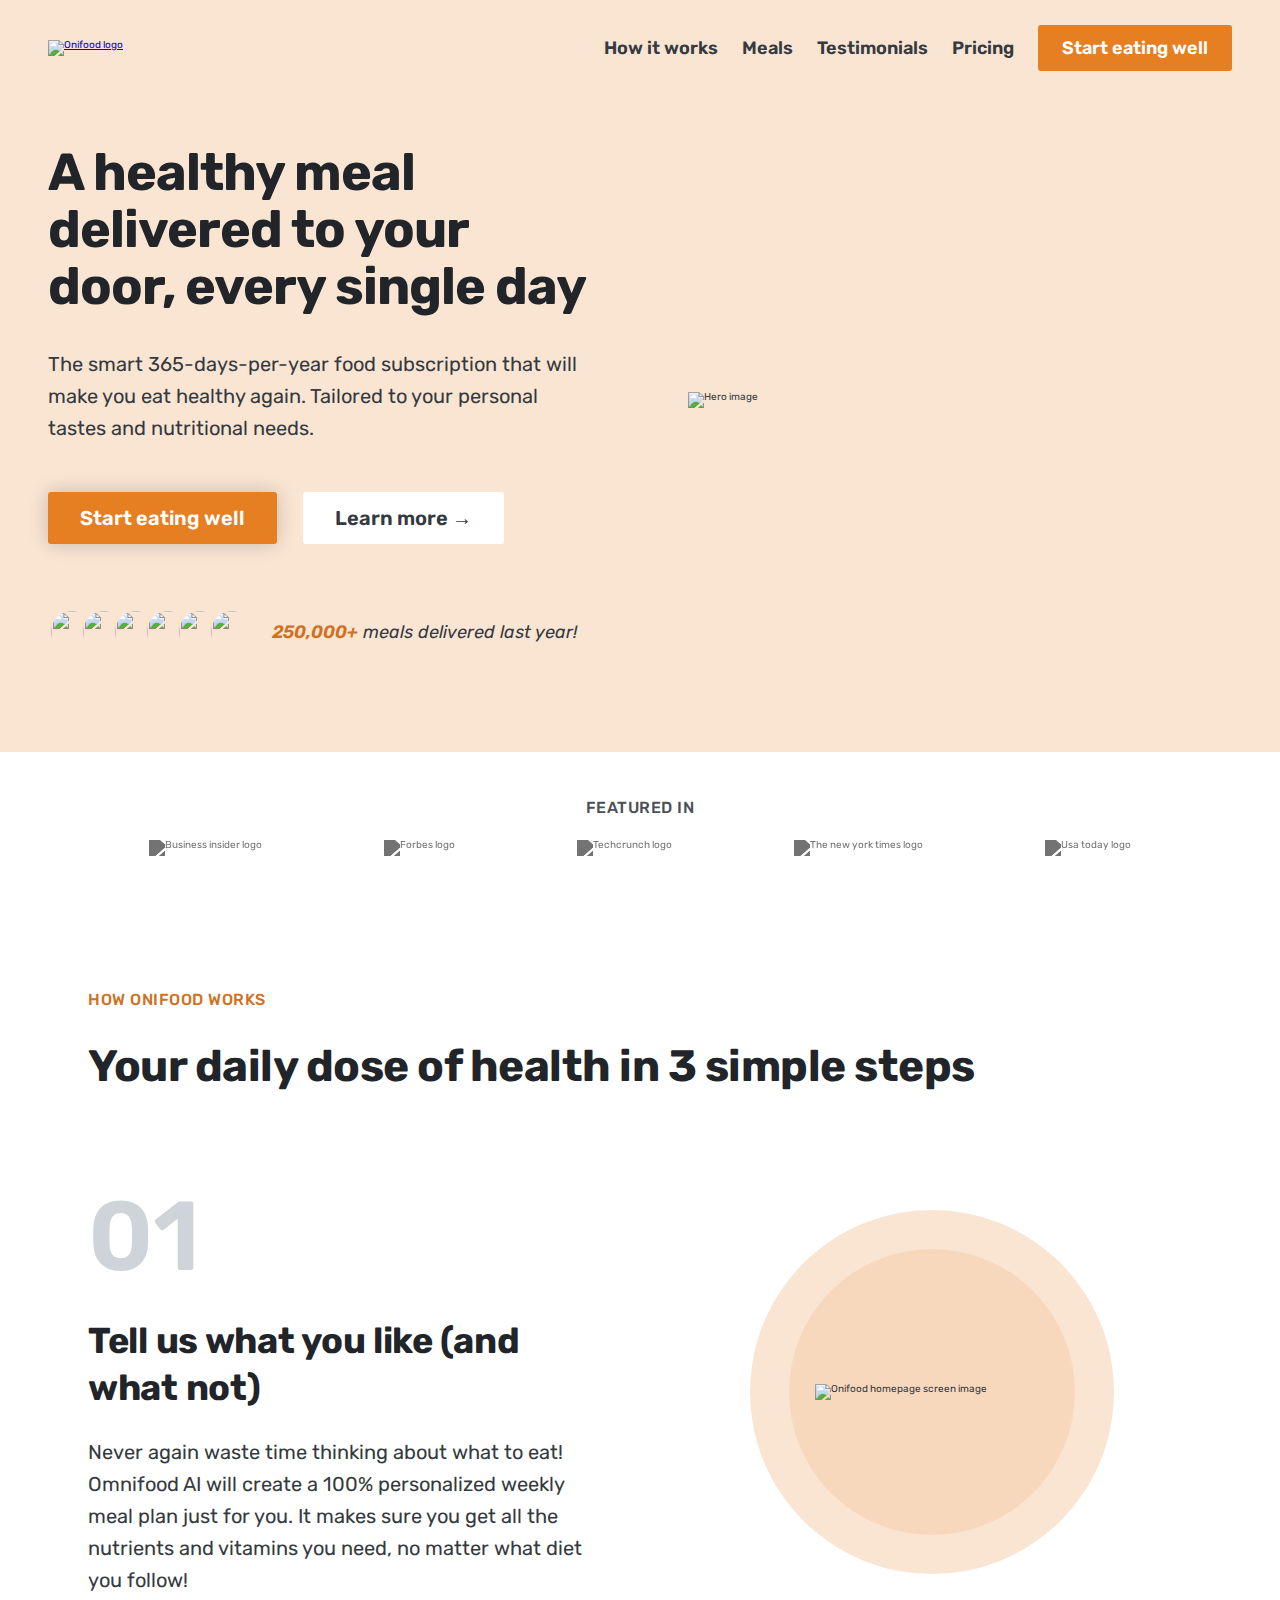
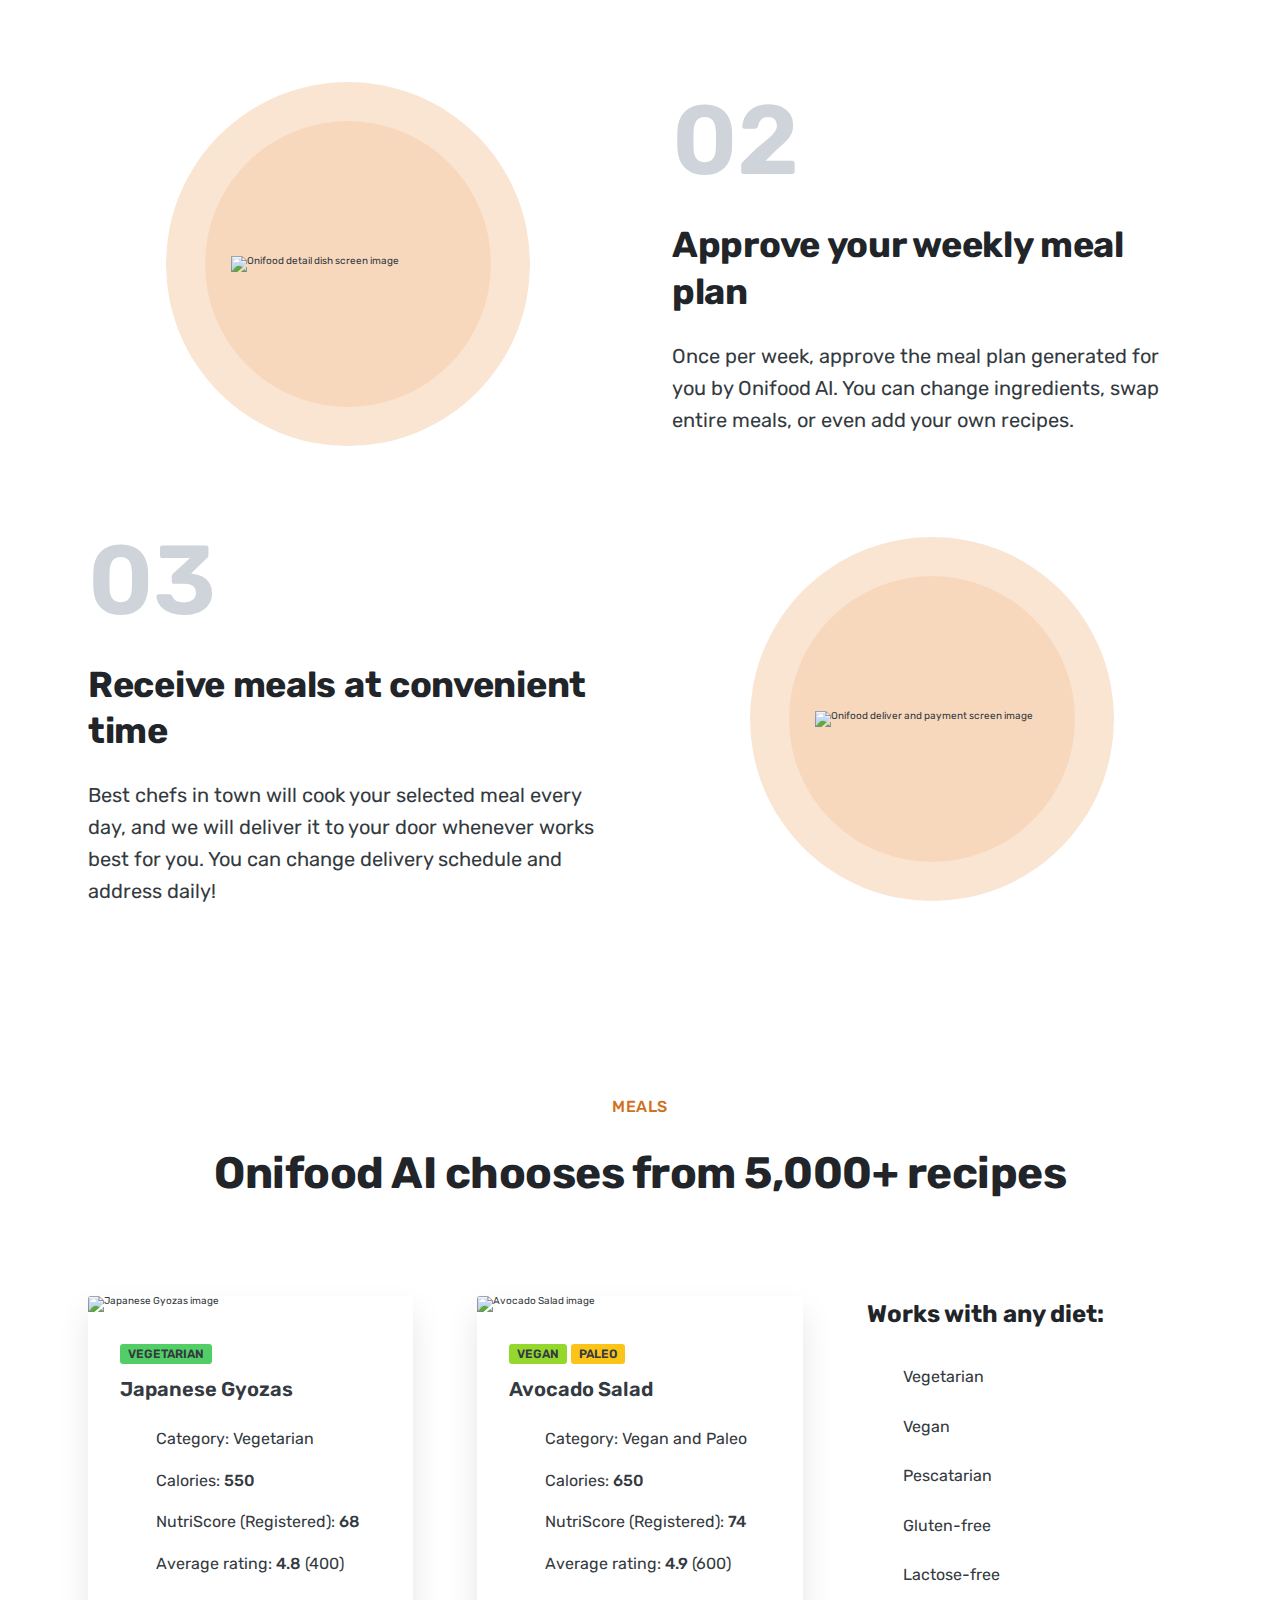
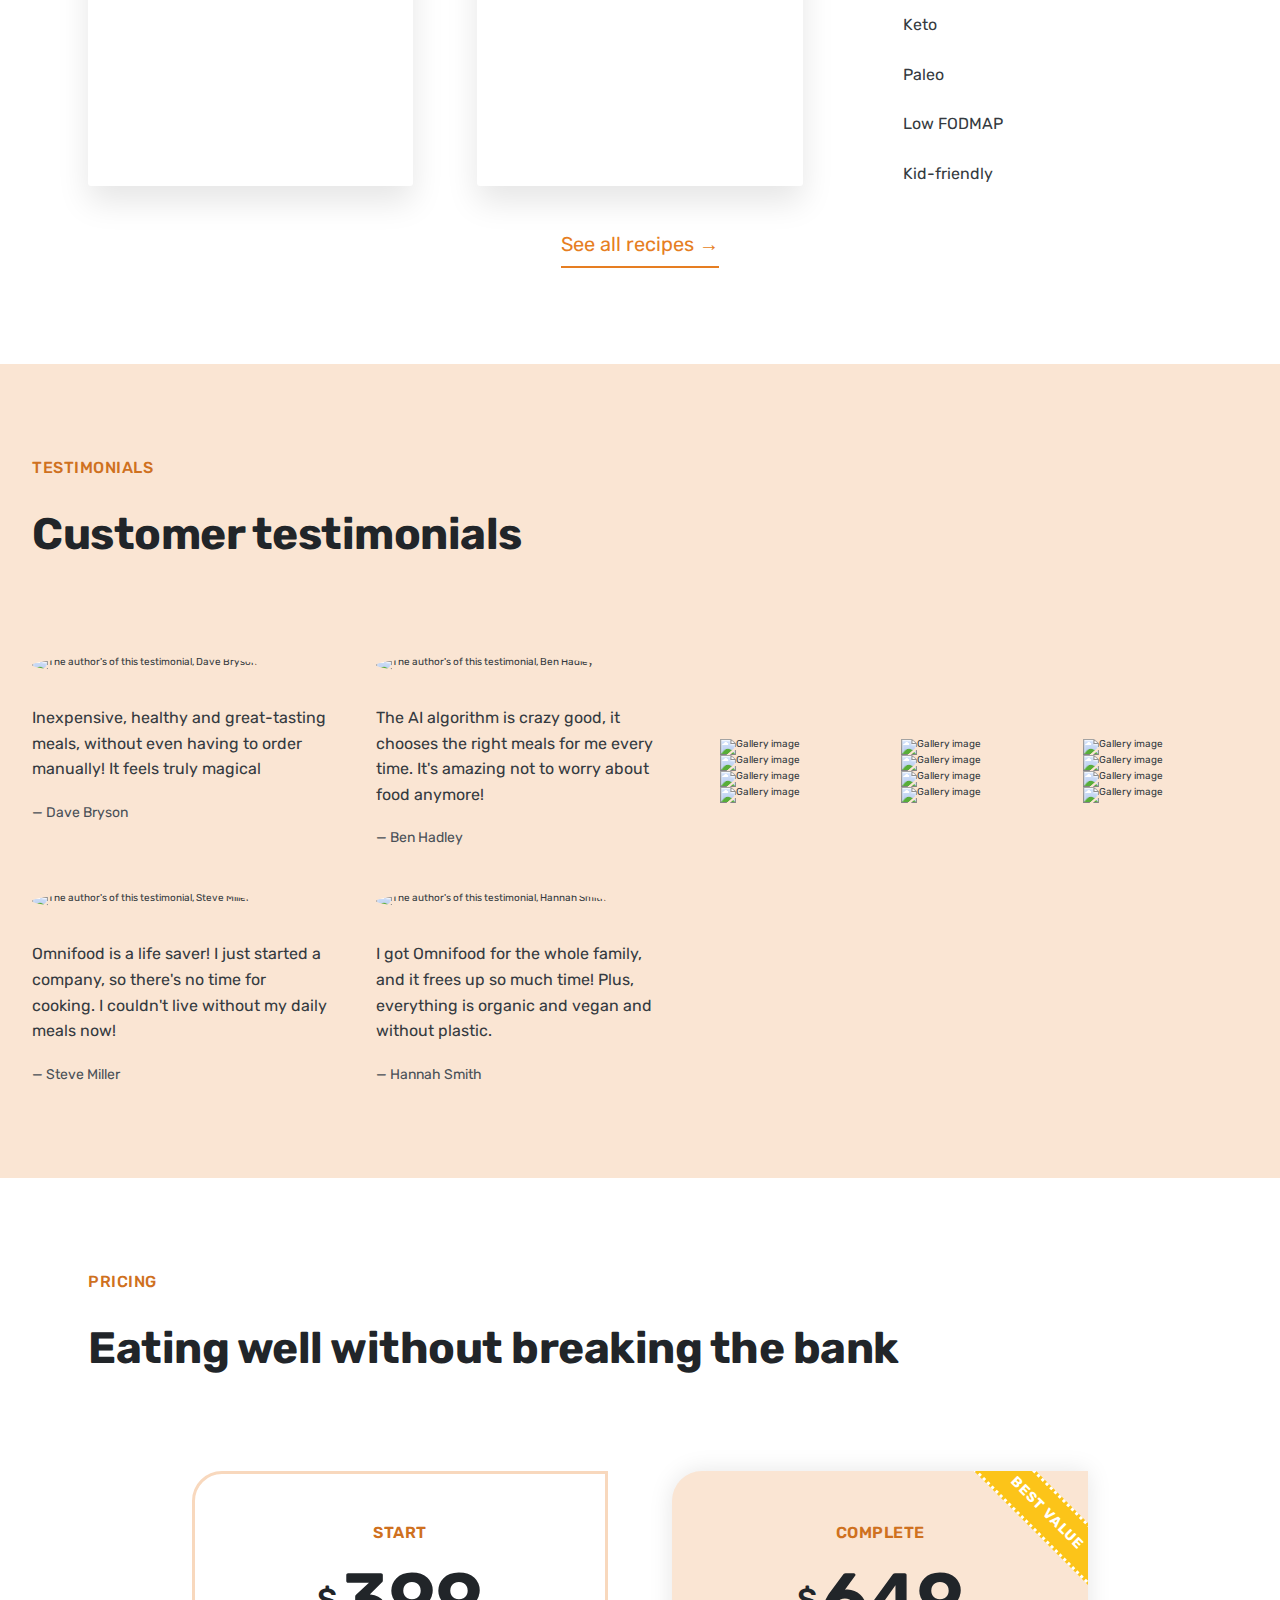
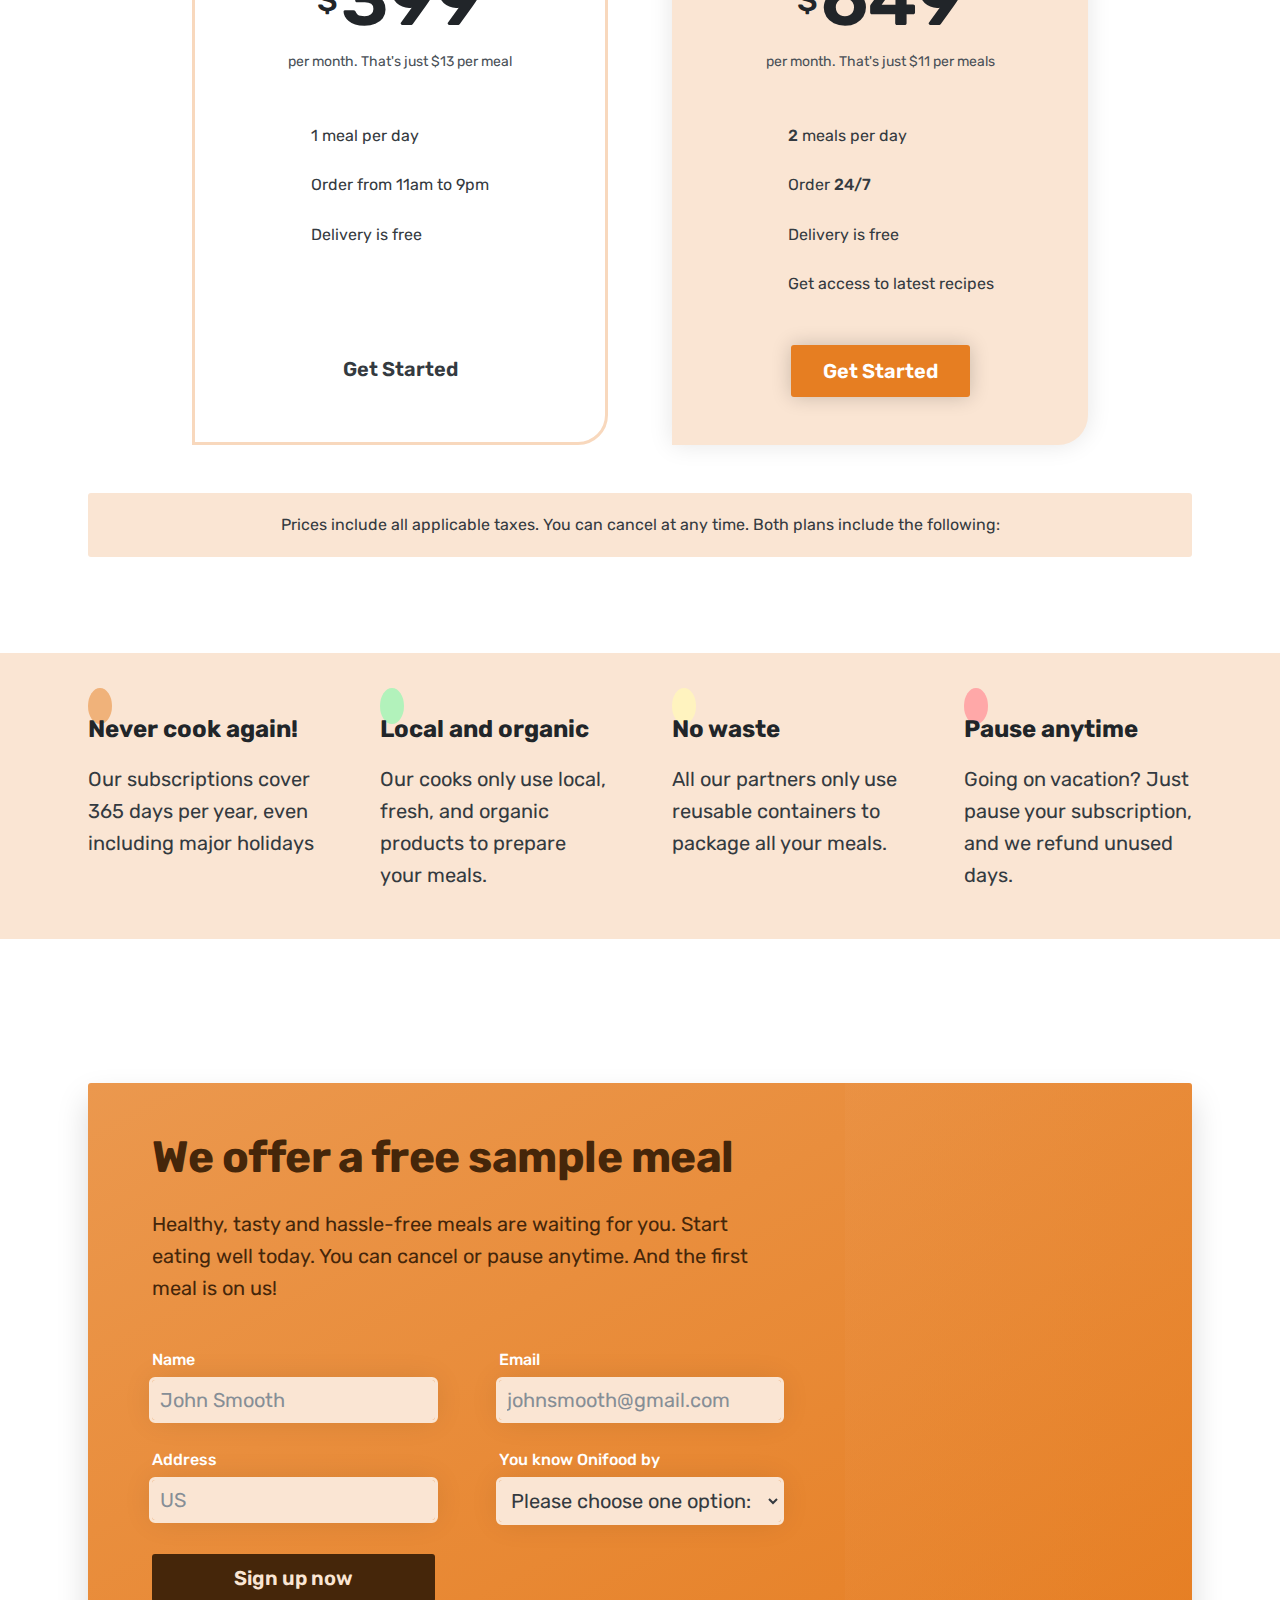
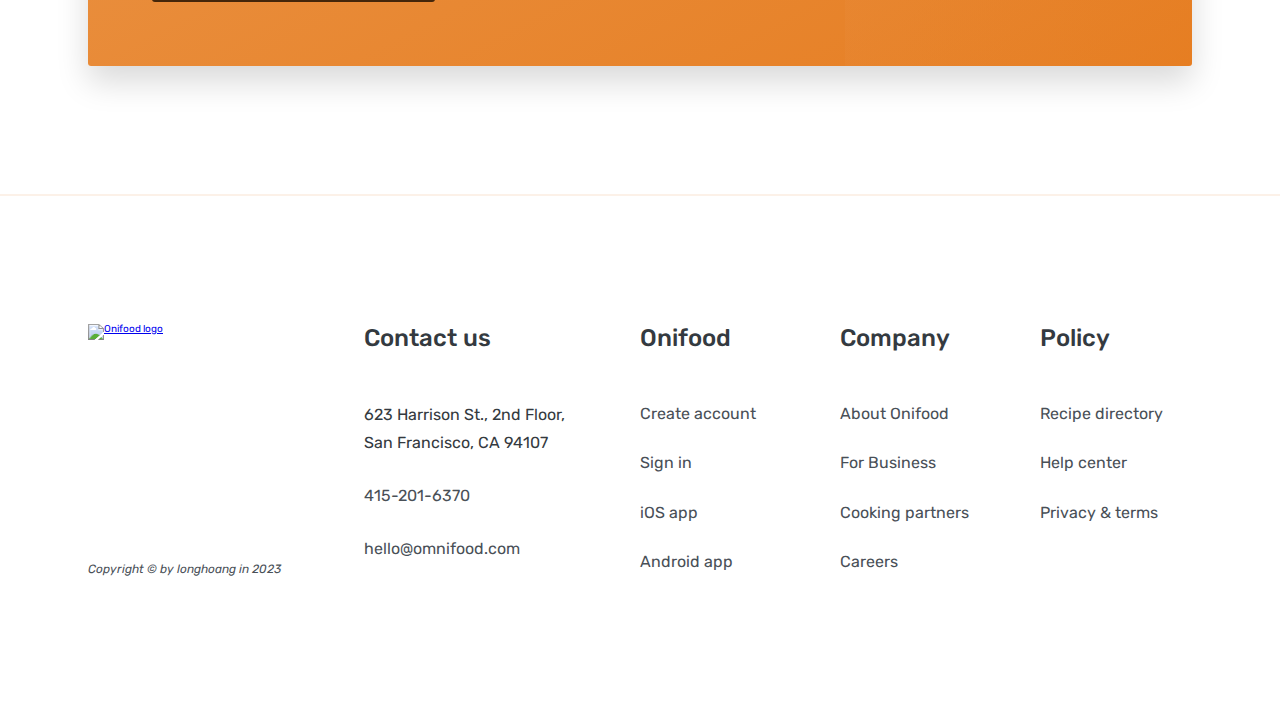
==== html-css-projects/08/index.html @ b8daf2ab "Init 08 responsive learn" ====
<!DOCTYPE html>
<html lang="en">
  <head>
    <meta charset="UTF-8" />
    <meta name="viewport" content="width=device-width, initial-scale=1.0" />
    <link rel="preconnect" href="https://fonts.googleapis.com" />
    <link rel="preconnect" href="https://fonts.gstatic.com" crossorigin />
    <link
      href="https://fonts.googleapis.com/css2?family=Rubik:wght@400;500;600;700&display=swap"
      rel="stylesheet"
    />
    <link rel="stylesheet" href="css/general.css" />
    <link rel="stylesheet" href="css/style.css" />
    <title>Hero Section</title>
  </head>
  <body>
    <!-- *Header 
    ! we should always named classes selector for all elements but except in case this element don't have any child element so we can use descendant selector cuz named classes in this case not make sense
    ! <header> element can be use for start the page, or for header of certain components, sections-->
    <header class="header">
      <!-- <div class="logo"> -->
      <a href="#">
        <img
          class="logo"
          src="content/img/omnifood-logo.png"
          alt="Onifood logo"
        />
      </a>
      <!-- </div> -->
      <!-- !<nav> element is used for major navigation blocks that we have on our page so not all collections of links need to wrapped elements
        * we should named for it: main-nav class cuz in some part of website like footer is also have nav element to navigation related parts right-->
      <!-- <nav class="navigation"> -->
      <nav class="main-nav">
        <!-- * Usually we add a bunch of anchor element inside <nav> element but it's not best semantic way because navigation should be a list of links grouped together
          * what we do here is create unordered list and inside that list we will add all the links: main-nav-list and it's many developers used -->
        <ul class="main-nav-list">
          <li><a class="main-nav-link" href="#">How it works</a></li>
          <li><a class="main-nav-link" href="#">Meals</a></li>
          <li><a class="main-nav-link" href="#">Testimonials</a></li>
          <li><a class="main-nav-link" href="#">Pricing</a></li>
          <!-- ! usually in navigation like this we usually have  a call to action as the very last item in the navigation
          * something like call to action on hero section start eating well button remember that
          * and two this call to action buttons will lead in the same places -->
          <li>
            <a class="main-nav-link nav-cta" href="#">Start eating well</a>
          </li>
        </ul>
      </nav>
    </header>
    <!-- * So let wrap these content inside <main> element: is HTML5 element which means basically that it contains the main content or main area of certain webpage so of a certain web document
      * now what it does not include is content that is repeated across multiple pages like <header>, <footer>, sidebar, <aside> related info...
      * so if we have multiple page we can use in the same header, footer, sidebar, aside... or other content which not change so these parts are not a part of the <main> element 
      ! and we even might not styling <main> element, just for readers and search engine know that well this is exactly this is the main part of our page -->
    <main>
      <!-- ! We should named section class is: section-name because we have many section with the part of the page right, not like <article> which have more semantic usually block so we can do not specify name for it   
      ! div: is no semantic box so we should always named classes if we want select them-->
      <!-- <section class="hero"> 
      * now we can choose this section-hero is container but if we do it we cant create fixed sized container like we want to
       * Therefore we will create new container element -->
      <section class="section-hero">
        <!-- <div class="hero-description"> -->
        <div class="hero">
          <div class="hero-text-box">
            <!-- <h1 class="hero-headline">
          ! we should name this heading is heading-primary cuz it's <h1> element and then we can have classes secondary-heading<h2>, tertiary-heading<h3>
          ! we should use classes selector not use id and element selector cuz it'll create the consistence for our CSS code -->
            <h1 class="heading-primary">
              A healthy meal delivered to your door, every single day
            </h1>
            <!-- <p class="hero-content"> -->
            <p class="hero-description">
              The smart 365-days-per-year food subscription that will make you
              eat healthy again. Tailored to your personal tastes and
              nutritional needs.
            </p>
            <!-- <button class="hero-btn">Start</button>
        <button class="hero-btn hero-btn--highlight">Start</button> 
      ! we should use anchor(link) element here cuz link element to link somewhere in current page, other page, outside website page
      !while button is only use for actions, usually something happen not related to  navigation
     * and the content in this a element is small text usually called MICRO COPY and we need to think about this small content when we design
    * now this button here is main call to action button of this page, and it's basically the action which we want the user do  when go to website
    * so in this case we want user subscribe to Onifood subscription right therefore we should write something related to that like: Subscribe now
     ! but since the goal of company is also want the user eat the heathy food so we can write: Start eating well, because it's little bit rude if we call signup, subscribe now in the first time right-->
            <!-- <a href="" class="hero-link"></a> 
        ! we should named this link is btn it's basically a link but also fake button right, class btn because we have some button in website so we can reuse and if the button have special or some thing different we only add the second class(modified class) btn--highlight, btn--full(cuz it's full color, btn--cta(call to action))
      * another button we can create the modified class and called btn-outline-->
            <a class="btn btn--full margin-right-sm" href="#"
              >Start eating well</a
            >
            <!-- * the second button is basically the secondary button and usually it's related to our info website like about us, read more, learn more... 
          -->
            <a class="btn btn--outline" href="#">Learn more &rarr;</a>
            <div class="delivered-meals">
              <div class="delivered-imgs">
                <img
                  class="customer-img"
                  src="content/img/customers/customer-1.jpg"
                  alt=""
                />
                <img
                  class="customer-img"
                  src="content/img/customers/customer-2.jpg"
                  alt=""
                />
                <img
                  class="customer-img"
                  src="content/img/customers/customer-3.jpg"
                  alt=""
                />
                <img
                  class="customer-img"
                  src="content/img/customers/customer-4.jpg"
                  alt=""
                />
                <img
                  class="customer-img"
                  src="content/img/customers/customer-5.jpg"
                  alt=""
                />
                <img
                  class="customer-img"
                  src="content/img/customers/customer-6.jpg"
                  alt=""
                />
              </div>
              <p class="delivered-text">
                <span>250,000+</span> meals delivered last year!
              </p>
              <!-- <div class="customer-logos">
              <img
                class="customer-logo"
                src="content/img/logos/business-insider.png"
                alt=""
              />
              <img
                class="customer-logo"
                src="content/img/logos/forbes.png"
                alt=""
              />
              <img
                class="customer-logo"
                src="content/img/logos/techcrunch.png"
                alt=""
              />
              <img
                class="customer-logo"
                src="content/img/logos/usa-today.png"
                alt=""
              />
              <img
                class="customer-logo"
                src="content/img/logos/the-new-york-times.png"
                alt=""
              />
            </div> -->
            </div>
          </div>
          <div class="hero-img-box">
            <img class="hero-img" src="content/img/hero.png" alt="Hero image" />
          </div>
        </div>
      </section>

      <section class="section-featured-in">
        <div class="container">
          <!-- ! notice that in here we start section and this heading is main heading of this section so we can use <h2> for it
          ! but in here we don't use heading-secondary class for it why? because we need the smaller text not too highlight
          * the important here that's semantic not how it display on our page -->
          <h2 class="featured-in-heading margin-bottom-sm">Featured In</h2>
          <div class="featured-in-box flex flex--center-v">
            <!-- <div class="featured-img-box"> -->
            <img
              class="featured-logo"
              src="content/img/logos/business-insider.png"
              alt="Business insider logo"
            />
            <!-- </div>
            <div class="featured-img-box"> -->
            <img
              class="featured-logo"
              src="content/img/logos/forbes.png"
              alt="Forbes logo"
            />
            <!-- </div>
            <div class="featured-img-box"> -->
            <img
              class="featured-logo"
              src="content/img/logos/techcrunch.png"
              alt="Techcrunch logo"
            />
            <!-- </div>
            <div class="featured-img-box"> -->
            <img
              class="featured-logo"
              src="content/img/logos/the-new-york-times.png"
              alt="The new york times logo"
            />
            <!-- </div>
            <div class="featured-img-box"> -->
            <img
              class="featured-logo"
              src="content/img/logos/usa-today.png"
              alt="Usa today logo"
            />
            <!-- </div> -->
          </div>
        </div>
      </section>

      <section class="section-how">
        <div class="step-heading container">
          <!-- !Notice that don't use h3 for heading of new section only use it for new part of section not for section 
            * use h2 for heading of new section-->
          <!-- <h2>How Onifood works</h2> -->
          <span class="subheading">How Onifood works</span>
          <h2 class="heading-secondary">
            Your daily dose of health in 3 simple steps
          </h2>
        </div>

        <div class="container grid grid--2-cols grid--center-v">
          <!-- <div class="how-text-box"> -->
          <div class="step-text-box">
            <p class="step-number">01</p>
            <!-- * now we can use h3 element to create heading start new part of section -->
            <h3 class="heading-tertiary margin-bottom-sm">
              Tell us what you like (and what not)
            </h3>
            <p class="step-description">
              Never again waste time thinking about what to eat! Omnifood AI
              will create a 100% personalized weekly meal plan just for you. It
              makes sure you get all the nutrients and vitamins you need, no
              matter what diet you follow!
            </p>
          </div>
          <div class="step-img-box">
            <img
              class="step-img"
              src="content/img/app/app-screen-1.png"
              alt="Onifood homepage screen image"
            />
          </div>

          <div class="step-img-box">
            <img
              class="step-img"
              src="content/img/app/app-screen-2.png"
              alt="Onifood detail dish screen image"
            />
          </div>
          <div class="step-text-box">
            <p class="step-number">02</p>
            <h3 class="heading-tertiary margin-bottom-sm">
              Approve your weekly meal plan
            </h3>
            <p class="step-description">
              Once per week, approve the meal plan generated for you by Onifood
              AI. You can change ingredients, swap entire meals, or even add
              your own recipes.
            </p>
          </div>

          <div class="step-text-box">
            <p class="step-number">03</p>
            <h3 class="heading-tertiary margin-bottom-sm">
              Receive meals at convenient time
            </h3>
            <p class="step-description">
              Best chefs in town will cook your selected meal every day, and we
              will deliver it to your door whenever works best for you. You can
              change delivery schedule and address daily!
            </p>
          </div>
          <div class="step-img-box">
            <img
              class="step-img"
              src="content/img/app/app-screen-3.png"
              alt="Onifood deliver and payment screen image"
            />
          </div>
        </div>
      </section>

      <section class="section-meals">
        <div class="container margin-bottom-hg center-text">
          <span class="subheading">Meals</span>
          <h2 class="heading-secondary">
            Onifood AI chooses from 5,000+ recipes
          </h2>
        </div>
        <div class="container grid grid--3-cols margin-bottom-md">
          <!-- * so we should use margin-bottom-md reuse class in this case because we don't want create new class cuz it'll populate our classes -->
          <div class="meal-card">
            <img
              class="meal-img"
              src="content/img/meals/meal-1.jpg"
              alt="Japanese Gyozas image"
            />
            <div class="meal-details">
              <div class="meal-details-tags">
                <span class="tag tag-vegetarian">Vegetarian</span>
              </div>
              <!-- ! so in here we don't need to use h3 element cuz this is only paragraph and use p element is better -->
              <!-- <h3 class="meal-details-heading">Meal 1: Japanese Gyozas</h3> -->
              <p class="meal-details-title">Japanese Gyozas</p>
              <ul class="meal-details-list flex flex--direct-col">
                <li class="meal-details-item">
                  <ion-icon
                    class="meal-details-icon"
                    name="pricetag-outline"
                  ></ion-icon>
                  <span>Category: Vegetarian</span>
                </li>
                <li class="meal-details-item">
                  <ion-icon
                    class="meal-details-icon"
                    name="flame-outline"
                  ></ion-icon>
                  <span>Calories: <strong>550</strong></span>
                </li>
                <li class="meal-details-item flex">
                  <ion-icon
                    class="meal-details-icon"
                    name="nutrition-outline"
                  ></ion-icon>
                  <span>NutriScore (Registered): <strong>68</strong></span>
                </li>
                <li class="meal-details-item">
                  <ion-icon
                    class="meal-details-icon"
                    name="star-outline"
                  ></ion-icon>
                  <span>Average rating: <strong>4.8</strong> (400)</span>
                </li>
              </ul>
            </div>
          </div>

          <div class="meal-card">
            <img
              class="meal-img"
              src="content/img/meals/meal-2.jpg"
              alt="Avocado Salad image"
            />
            <div class="meal-details">
              <div class="meal-details-tags flex">
                <span class="tag tag--vegan">Vegan</span>
                <span class="tag tag--paleo"> Paleo</span>
              </div>
              <p class="meal-details-title">Avocado Salad</p>
              <ul class="meal-details-list flex flex--direct-col">
                <li class="meal-details-item">
                  <ion-icon
                    class="meal-details-icon"
                    name="pricetag-outline"
                  ></ion-icon>
                  <span>Category: Vegan and Paleo</span>
                </li>
                <li class="meal-details-item">
                  <ion-icon
                    class="meal-details-icon"
                    name="flame-outline"
                  ></ion-icon>
                  <!-- ! we can use <strong> element to highlight the value like 650, 74 ... value of field and it's important and we want the user pay attention for it -->
                  <span>Calories: <strong>650</strong></span>
                </li>
                <li class="meal-details-item">
                  <ion-icon
                    class="meal-details-icon"
                    name="nutrition-outline"
                  ></ion-icon>
                  <span>NutriScore (Registered): <strong>74</strong></span>
                </li>
                <li class="meal-details-item">
                  <ion-icon
                    class="meal-details-icon"
                    name="star-outline"
                  ></ion-icon>
                  <span>Average rating: <strong>4.9</strong> (600)</span>
                </li>
              </ul>
            </div>
          </div>
          <div class="diets-box">
            <h3 class="diets-title">Works with any diet:</h3>
            <ul class="list flex flex--direct-col">
              <li class="list-item">
                <ion-icon class="list-icon" name="checkmark-outline"></ion-icon>
                <span>Vegetarian</span>
              </li>
              <li class="list-item">
                <ion-icon class="list-icon" name="checkmark-outline"></ion-icon
                ><span>Vegan</span>
              </li>
              <li class="list-item">
                <ion-icon class="list-icon" name="checkmark-outline"></ion-icon
                ><span>Pescatarian</span>
              </li>
              <li class="list-item">
                <ion-icon class="list-icon" name="checkmark-outline"></ion-icon
                ><span>Gluten-free</span>
              </li>
              <li class="list-item">
                <ion-icon class="list-icon" name="checkmark-outline"></ion-icon
                ><span>Lactose-free</span>
              </li>
              <li class="list-item">
                <ion-icon class="list-icon" name="checkmark-outline"></ion-icon
                ><span>Keto</span>
              </li>
              <li class="list-item">
                <ion-icon class="list-icon" name="checkmark-outline"></ion-icon
                ><span>Paleo</span>
              </li>
              <li class="list-item">
                <ion-icon class="list-icon" name="checkmark-outline"></ion-icon
                ><span>Low FODMAP</span>
              </li>
              <li class="list-item">
                <ion-icon class="list-icon" name="checkmark-outline"></ion-icon
                ><span>Kid-friendly</span>
              </li>
            </ul>
          </div>
        </div>
        <!-- * so bellow this section we can add the link to lead to other section like shop, card....
            * because in this case the user watch the meal and diets list then they might want to see the link which link to subscribe, buy, watch other meals.... -->
        <div class="container all-recipes">
          <a class="link" href="#">See all recipes &rarr; </a>
        </div>
      </section>
      <!-- ! in this case we shouldn't use reuse grid why? because we need not the same column
      * so there we need to custom this grid for this section -->
      <!-- <section class="section-testimonials grid grid--2-cols grid--gap-0"> -->
      <section class="section-testimonials">
        <div class="testimonials-container">
          <div class="testimonials-heading">
            <span class="subheading">Testimonials</span>
            <h2 class="heading-secondary">Customer testimonials</h2>
          </div>
          <div class="testimonials grid grid--2-cols grid--gap-md">
            <!-- ! so we can use the <figure> element for these testimonial cuz figure is use for represent some self-contained content and which sometime have caption and it perfect for things like diagrams, photos or code listings or really anything that can have a caption and that is self-contained
            * and the testimonial we write here is also good to use <figure> element -->
            <figure class="testimonial">
              <img
                class="testimonial-img"
                src="content/img/customers/dave.jpg"
                alt="The author's of this testimonial, Dave Bryson"
              />
              <!-- ! so now here about testimonial text we can use <blockquote> element, and blockquote represent for quote text like things that someone else said
              ! and testimonial is exactly that, and it's also true with product reviews, quote of someone, context of an article or block post 
              * and blockquote element is very perfect for this case right-->
              <blockquote class="testimonial-text">
                Inexpensive, healthy and great-tasting meals, without even
                having to order manually! It feels truly magical
              </blockquote>
              <span class="testimonial-author">&mdash; Dave Bryson</span>
            </figure>
            <figure class="testimonial">
              <img
                class="testimonial-img"
                src="content/img/customers/ben.jpg"
                alt="The author's of this testimonial, Ben Hadley"
              />
              <blockquote class="testimonial-text">
                The AI algorithm is crazy good, it chooses the right meals for
                me every time. It's amazing not to worry about food anymore!
              </blockquote>
              <span class="testimonial-author">&mdash; Ben Hadley</span>
            </figure>
            <figure class="testimonial">
              <img
                class="testimonial-img"
                src="content/img/customers/steve.jpg"
                alt="The author's of this testimonial, Steve Miller"
              />
              <blockquote class="testimonial-text">
                Omnifood is a life saver! I just started a company, so there's
                no time for cooking. I couldn't live without my daily meals now!
              </blockquote>
              <span class="testimonial-author">&mdash; Steve Miller</span>
            </figure>
            <figure class="testimonial">
              <img
                class="testimonial-img"
                src="content/img/customers/hannah.jpg"
                alt="The author's of this testimonial, Hannah Smith"
              />
              <blockquote class="testimonial-text">
                I got Omnifood for the whole family, and it frees up so much
                time! Plus, everything is organic and vegan and without plastic.
              </blockquote>
              <span class="testimonial-author">&mdash; Hannah Smith</span>
            </figure>
          </div>
        </div>
        <div class="gallery grid grid--3-cols grid--gap-0">
          <!-- ! we also use the figure element for here cuz it's gallery right
            ! usually in blog post we have <figure> and with image and then we have caption we can use <figcaption> element to write caption
            * so it quite common when we always use <figure> element to contain image, and then if have caption we can also write caption
            * but now for this case we only want image and the reason we want container for it that because we will create some animation -->
          <figure class="gallery-item">
            <img
              class="gallery-img"
              src="content/img/gallery/gallery-1.jpg"
              alt="Gallery image"
            />
          </figure>
          <figure class="gallery-item">
            <img
              class="gallery-img"
              src="content/img/gallery/gallery-2.jpg"
              alt="Gallery image"
            />
          </figure>
          <figure class="gallery-item">
            <img
              class="gallery-img"
              src="content/img/gallery/gallery-3.jpg"
              alt="Gallery image"
            />
          </figure>
          <figure class="gallery-item">
            <img
              class="gallery-img"
              src="content/img/gallery/gallery-4.jpg"
              alt="Gallery image"
            />
          </figure>
          <figure class="gallery-item">
            <img
              class="gallery-img"
              src="content/img/gallery/gallery-5.jpg"
              alt="Gallery image"
            />
          </figure>
          <figure class="gallery-item">
            <img
              class="gallery-img"
              src="content/img/gallery/gallery-6.jpg"
              alt="Gallery image"
            />
          </figure>
          <figure class="gallery-item">
            <img
              class="gallery-img"
              src="content/img/gallery/gallery-7.jpg"
              alt="Gallery image"
            />
          </figure>
          <figure class="gallery-item">
            <img
              class="gallery-img"
              src="content/img/gallery/gallery-8.jpg"
              alt="Gallery image"
            />
          </figure>
          <figure class="gallery-item">
            <img
              class="gallery-img"
              src="content/img/gallery/gallery-9.jpg"
              alt="Gallery image"
            />
          </figure>
          <figure class="gallery-item">
            <img
              class="gallery-img"
              src="content/img/gallery/gallery-10.jpg"
              alt="Gallery image"
            />
          </figure>
          <figure class="gallery-item">
            <img
              class="gallery-img"
              src="content/img/gallery/gallery-11.jpg"
              alt="Gallery image"
            />
          </figure>
          <figure class="gallery-item">
            <img
              class="gallery-img"
              src="content/img/gallery/gallery-12.jpg"
              alt="Gallery image"
            />
          </figure>
        </div>
      </section>

      <section class="section-pricing">
        <div class="container margin-bottom-hg">
          <span class="subheading">Pricing</span>
          <h2 class="heading-secondary">
            Eating well without breaking the bank
          </h2>
        </div>
        <div class="container grid grid--2-cols margin-bottom-md">
          <div class="pricing-plan pricing-plan--starter">
            <p class="plan-name">Start</p>
            <!-- ! With plan price we have $ and number so we can style this $ notation and create a good visual style
            * we can put the price and text separate and highlight the price -->
            <p class="plan-price"><span>&dollar;</span>399</p>
            <p class="plan-text">per month. That's just $13 per meal</p>
            <ul
              class="plan-details list flex flex--direct-col margin-bottom-md"
            >
              <li class="list-item">
                <ion-icon class="list-icon" name="checkmark-outline"></ion-icon>
                <span>1 meal per day</span>
              </li>
              <li class="list-item">
                <ion-icon class="list-icon" name="checkmark-outline"></ion-icon>
                <span>Order from 11am to 9pm</span>
              </li>
              <li class="list-item">
                <ion-icon class="list-icon" name="checkmark-outline"></ion-icon>
                <span>Delivery is free</span>
              </li>
              <!-- ! so we have an issue in here that the button of both card is not align cuz start card we have 3 details but with complete card we have 4 details 
              * so to fix it we can simply add more one detail to start card and add the close icon to create good style -->
              <li class="list-item">
                <ion-icon class="list-icon" name="close-outline"></ion-icon>
                <span></span>
              </li>
            </ul>
            <a class="btn btn--outline" href="#">Get Started</a>
          </div>
          <div class="pricing-plan pricing-plan--complete">
            <span class="plan-name">Complete</span>
            <p class="plan-price"><span>&dollar;</span>649</p>
            <p class="plan-text">per month. That's just $11 per meals</p>
            <ul
              class="plan-details list flex flex--direct-col margin-bottom-md"
            >
              <li class="list-item">
                <ion-icon class="list-icon" name="checkmark-outline"></ion-icon>
                <span><strong>2</strong> meals per day</span>
              </li>
              <li class="list-item">
                <ion-icon class="list-icon" name="checkmark-outline"></ion-icon>
                <span>Order <strong>24/7</strong></span>
              </li>
              <li class="list-item">
                <ion-icon class="list-icon" name="checkmark-outline"></ion-icon>
                <span>Delivery is free</span>
              </li>
              <li class="list-item">
                <ion-icon class="list-icon" name="checkmark-outline"></ion-icon>
                <span>Get access to latest recipes</span>
              </li>
            </ul>
            <a class="btn btn--full" href="#">Get Started</a>
          </div>
        </div>

        <div class="container center-text margin-bottom-hg">
          <!-- ! we can use the <aside> in here, why? well usually we use the <aside> element for sidebar cuz the side related to many additional resources 
          * but the <aside> also can use for the additional info even it's only have one content 
          * in this case we want some additional info for the use to help user can truth and buy product -->
          <aside class="plan-sub-info">
            Prices include all applicable taxes. You can cancel at any time.
            Both plans include the following:
          </aside>
        </div>

        <div class="features">
          <div class="container grid grid--4-cols">
            <div class="feature">
              <ion-icon
                class="feature-icon feature-icon--cook"
                name="infinite-outline"
              ></ion-icon>
              <span class="feature-title">Never cook again!</span>
              <p class="feature-description">
                Our subscriptions cover 365 days per year, even including major
                holidays
              </p>
            </div>
            <div class="feature">
              <ion-icon
                class="feature-icon feature-icon--local"
                name="nutrition-outline"
              ></ion-icon>
              <span class="feature-title">Local and organic</span>
              <p class="feature-description">
                Our cooks only use local, fresh, and organic products to prepare
                your meals.
              </p>
            </div>
            <div class="feature">
              <ion-icon
                class="feature-icon feature-icon--time"
                name="leaf-outline"
              ></ion-icon>
              <span class="feature-title">No waste</span>
              <p class="feature-description">
                All our partners only use reusable containers to package all
                your meals.
              </p>
            </div>
            <div class="feature">
              <ion-icon
                class="feature-icon feature-icon--pause"
                name="pause-circle-outline"
              ></ion-icon>
              <span class="feature-title">Pause anytime</span>
              <p class="feature-description">
                Going on vacation? Just pause your subscription, and we refund
                unused days.
              </p>
            </div>
          </div>
        </div>
      </section>

      <section class="section-cta">
        <!-- <div class="container cta-container"> -->
        <div class="container">
          <div class="cta">
            <div class="cta-text-box">
              <div class="cta-header margin-bottom-md">
                <!-- <span class="subheading">Call to action</span> -->
                <h2 class="heading-secondary margin-bottom-sm">
                  We offer a free sample meal
                </h2>
                <p class="cta-text">
                  Healthy, tasty and hassle-free meals are waiting for you.
                  Start eating well today. You can cancel or pause anytime. And
                  the first meal is on us!
                </p>
              </div>
              <!-- *The <form> element simply it's block and contain input element
                * to send data with form we need to define the action property: action="value" value here is the place where we want send data to like link of file -->
              <form class="cta-form" action="#">
                <div class="form-item">
                  <!-- * remember when we use the website from somewhere when we click to the label text it'll give us go to fill the input so how can we do that in our code?
                  * we will use for property to link label and input, to link that we need give input ID(not class) and use this id is value of for property -->
                  <label for="name">Name</label>
                  <!-- * required is not have value property we only need to write required and do not something -->
                  <input
                    id="name"
                    type="text"
                    name="name"
                    placeholder="John Smooth"
                    required
                  />
                </div>
                <!-- * usually we have <div> element to wrap this <label> and <input> to easy to style them and layout -->
                <div class="form-item">
                  <label for="email">Email</label>
                  <input
                    id="email"
                    type="email"
                    name="email"
                    placeholder="johnsmooth@gmail.com"
                    required
                  />
                </div>
                <div class="form-item">
                  <label for="address">Address</label>
                  <input
                    id="address"
                    type="text"
                    name="address"
                    placeholder="US"
                    required
                  />
                </div>
                <!--
                  * We have many type of input can useful in some certain situation
                  <input type="checkbox" />
                <input type="number" /> -->
                <div class="form-item">
                  <label for="select-where">You know Onifood by</label>
                  <select name="select-where" id="select-where" required>
                    <!-- * with <input> element the value we write to input send to backend if we submit but with <select> <option> element we need define the value property if we send value when we submit
                    * the first one usually is empty value and guide users-->
                    <option value="">Please choose one option:</option>
                    <option value="ads">Ads</option>
                    <option value="social">Social network</option>
                    <option value="friends">Friends or family</option>
                    <option value="youtube">Youtube</option>
                    <option value="other" disabled>From other</option>
                  </select>
                </div>

                <!-- ! notice that we don't use type="button" in this case because the button in form is special and if we set type button for it it'll back the normal button and not effect to this form -->
                <button class="btn btn--form">Sign up now</button>
              </form>
            </div>
            <!-- * so now this element here not clear cuz it doesn't have any content, so we want the reader knows this is image element and write some description for reader can understand so how can we do that
          * well we will use the role and aria-label properties
          * role is define the element, aria-label is define the description for this element-->
            <div
              class="cta-img-box"
              role="img"
              aria-label="Woman is enjoy when she's having meal"
            >
              <!-- ! so we don't add the image here instead we will use background image cuz it's easy for us do some things creative like add some color over on background-img -->
              <!-- <img
              class="cta-img"
              src="content/img/eating.jpg"
              alt="The customer is having meal image"
            /> -->
            </div>
          </div>
        </div>
      </section>
    </main>
    <!-- <hr /> -->
    <footer class="footer">
      <div class="container grid grid--footer">
        <div class="logos-col">
          <!-- <h3 class="heading-tertiary margin-bottom-sm">Logo</h3> -->
          <a href="#">
            <img
              class="logo margin-bottom-md"
              src="content/img/omnifood-logo.png"
              alt="Onifood logo"
            />
          </a>
          <ul class="social-links flex flex--gap-sm margin-bottom-sm">
            <li>
              <a href="#" class="footer-link"
                ><ion-icon class="social-icon" name="logo-facebook"></ion-icon
              ></a>
            </li>
            <li>
              <a href="#" class="footer-link"
                ><ion-icon class="social-icon" name="logo-instagram"></ion-icon
              ></a>
            </li>
            <li>
              <a href="#" class="footer-link"
                ><ion-icon class="social-icon" name="logo-twitter"></ion-icon
              ></a>
            </li>
          </ul>
          <p class="copyright">Copyright &copy; by longhoang in 2023</p>
        </div>

        <div class="address-col">
          <p class="footer-heading">Contact us</p>
          <address class="contacts">
            <p class="contact-item">
              623 Harrison St., 2nd Floor, San Francisco, CA 94107
            </p>
            <!-- *We can use special link href for the phone number(tel:phoneNumber), email(mailto:email)
            * it'll open your app when you click to this link with phone it'll open your phone number app
            * with mail it'll open your email app 
            ! so it might good in some situation -->
            <p class="contact-item">
              <a class="footer-link" href="tel:415-201-6370">415-201-6370</a>
            </p>
            <p class="contact-item">
              <a class="footer-link" href="mailto:hello@omnifood.com"
                >hello@omnifood.com</a
              >
            </p>
            <!-- <p class="contact-item">Instagram, facebook, twitter</p> -->
          </address>
        </div>
        <!-- * we need to use <nav> element here cuz all the links in here always link to a part of the website so it's also navigation but in footer right -->
        <nav class="nav-col">
          <p class="footer-heading">Onifood</p>
          <ul class="footer-nav">
            <li>
              <a class="footer-link" href="#">Create account</a>
            </li>
            <li><a class="footer-link" href="#">Sign in</a></li>
            <li><a class="footer-link" href="#">iOS app</a></li>
            <li>
              <a class="footer-link" href="#">Android app</a>
            </li>
          </ul>
        </nav>
        <nav class="nav-col">
          <p class="footer-heading">Company</p>
          <ul class="footer-nav">
            <li><a class="footer-link" href="#">About Onifood</a></li>
            <li><a class="footer-link" href="#">For Business</a></li>
            <li><a class="footer-link" href="#">Cooking partners</a></li>
            <li><a class="footer-link" href="#">Careers</a></li>
          </ul>
        </nav>
        <nav class="nav-col">
          <p class="footer-heading">Policy</p>
          <ul class="footer-nav">
            <li><a class="footer-link" href="#">Recipe directory</a></li>
            <li><a class="footer-link" href="#">Help center</a></li>
            <li><a class="footer-link" href="#">Privacy & terms</a></li>
          </ul>
        </nav>
        <!-- <div class="copyright">
          <p>Copyright &copy; by longhoang</p>
        </div> -->
      </div>
    </footer>

    <!-- *ICON PACKAGE: ION ICONS PACKAGE -->
    <script
      type="module"
      src="https://unpkg.com/ionicons@7.1.0/dist/ionicons/ionicons.esm.js"
    ></script>
    <script
      nomodule
      src="https://unpkg.com/ionicons@7.1.0/dist/ionicons/ionicons.js"
    ></script>
  </body>
</html>
---- html-css-projects/08/css/general.css ----
/* ! we divided the code and structure your css file but when the our css code grow up it's too hard to maintain and read, fix code
* Therefore we need to divide many files with per part: general.css, hero.css, how-it-work.css... */

/* *-------------01 TYPOGRAPHY - FONT-SIZE SYSTEM----------------------------
10 / 12 / 14 / 16 / 18 / 20 / 24 / 30 / 36 / 44 / 52 / 62 / 74 / 86 / 98
paragraph: default 20
*---------------------------------------------------------------------------/
*-------------02 SPACE - WHITESPACE SYSTEM----------------------------
2 / 4 / 8 / 12 / 16 / 24 / 32 / 48 / 64 / 80 / 96 / 128 
*-------------03 FONT-WEIGHT----------------------------
Default: 400
 500(medium) / 600(semi-bold) / 700(bold)
*---------------------------------------------------------------------------/
*-------------04 LINE-HEIGHT----------------------------
Default: 1
1.1 / 1.2 / 1.3 / 1.4 / 1.5 / 1.6 / 1.7 / 1.8 / 1.9
paragraph: default 1.6
*---------------------------------------------------------------------------/
*-------------05 COLORS----------------------------
Primary: #e67e22
Tints: #fae5d3, #ced4da, #f8d8bd, #eb984e
Shades:#cf711f,#495057, #51cf66, #45260a
Accent:
Greys: #343a40, #212529

*-------------07 BORDER RADIUS---------------------------
Default: 3px(0.3rem)
*---------------------------------------------------------------------------/
*-------------08 LETTERS SPACING---------------------------
Default:
-0.03rem, -0.05rem, -0.1rem, 0.05rem
*---------------------------------------------------------------------------/
SHADOW:
0 1.6rem 3.2rem 0 rgba(0, 0, 0, 0.1);
0 3.2rem 6.4rem 0 rgba(0, 0, 0, 0.07);
0 0 2.4rem 0 rgba(0, 0, 0, 0.1);
*/
* {
  padding: 0;
  margin: 0;
  box-sizing: border-box;
}

/* * we can set for all of elements with custom outline because when the users press tab keyword it will display the outline but by default and it look bad
* so we need custom everry element with other outline when we are in focus state
* of course we can also have another outline focus state like in input form... */
*:focus {
  outline: 0.3rem dotted #e67e22;
  /* * to set the outline padding like padding with normal element */
  /* outline-offset: 0.6rem; */
  /* * we also use shadow to style it beautiful */
  /* box-shadow: 0 0 0 0.9rem rgba(230, 125, 34, 0.5); */
}

html {
  /* * Format rem unit: 62.5% = 10px/16px (16px is default and we want 1 rem = 10px to easy to calc) */
  font-size: 62.5%;
}

body {
  line-height: 1;
  font-weight: 400;
  /* * now we need to choose the typeface: inter is perfect for startup but now we also want mix with calm personality so we need the quite round typeface
  * so in this case we do not choose inter 
  ! with the typeface we need experiment many time till end project we also test typeface tp watch the change of layout and choose the best fit typeface*/
  /* font-family: "Inter", sans-serif; */
  font-family: "Rubik", sans-serif;
  color: #343a40;
}
/* !We should divide the structure of our files: GENERAL COMPONENT, HEADER, SECTIONS, FOOTER.... */
/* >>>>>>>>>>>>>>>>>>>>>>>>>>>>>>>>>>>>>>>>>>>>>>>>>>> 
  **************** GENERAL REUSE COMPONENTS****************
  * General reuse: basically is generic selector classes
<<<<<<<<<<<<<<<<<<<<<<<<<<<<<<<<<<<<<<<<<<<<<<<<<<<<<<*/
/* ! we should put grid, container reuse classes on top cuz it might use the most on our page */
/* ? CONTAINER CENTER REUSE CLASS */
.container {
  /* * max-width to do it nice and fluid 
  * 120rem is 1200px which the value we might reuse in this project
  another value can be use: 1140px
  * with this we will put all content to container with 1200px width */
  max-width: 120rem;
  /* * margin: auto value will figure out the same value of left and right side to container(in this case is viewport) and so it's do this container look like center right */
  margin: 0 auto;
  padding: 0 4.8rem;
  /* padding-right: 4.8rem;
  padding-left: 4.8rem; */
  /* * we can set the padding to create space on right and left side cuz we don't want the content don't stick to left and right side, why don't we do padding for top and bottom?
  * because the space between sections can be different right, and so we don't do it */
}

/* ? GRID REUSE CLASS 2x2 */
.grid {
  display: grid;
  column-gap: 6.4rem;
  row-gap: 9.6rem;
  /* grid-template-columns: 1fr 1fr; 
  ! we can use repeat() function as well */
  /* grid-template-columns: repeat(2, 1fr); */
}
/* ! but now this is not really is reuse class, so if we have the section design with 3 columns so it can't be apply 
* we will create the second class is called grid--3-cols
* cols stand for columns
* With technique we can export different styles with different classes to make them can be reusable across our page*/

.grid--gap-0 {
  gap: 0 !important;
}

.grid--gap-sm {
  gap: 2.4rem;
}

.grid--gap-md {
  gap: 4.8rem;
}

.grid--2-cols {
  grid-template-columns: repeat(2, 1fr);
}

.grid--3-cols {
  grid-template-columns: repeat(3, 1fr);
}

.grid--4-cols {
  grid-template-columns: repeat(4, 1fr);
}

.grid--5-cols {
  grid-template-columns: repeat(5, 1fr);
}
/* ! when we have 2 or 3 selectors have in the same style property values we can use list selector to select the common styles
* but if the the numbers is more than 3 selectors like 6, 10.... So that's time we should create reuse class and reuse because that's time use list selectors will do the code become complex  
* in this case we have 3 selector heading-primary, heading-secondary, heading-tertiary and all three have common and we can use list selector
! but if we have 6 8 or more we should create reuse classes*/

.grid--center-v {
  align-items: center;
}

.grid--center-h {
  justify-items: center;
}

/* ! in the case we have many grid containers in one section so how we can manage the space between sections?
* well we will do it like we did with the list <li> element before when we set margin-bottom to all li element then set the last element not have margin-bottom
* so in this case we will set margin bottom to all grid, and if grid last child we can remove this margin-bottom 
* but now we can do it shortcut with :not pseudo class which get the element if it's not element in expression
* in this case it's not last child element*/

/* .grid:not(:last-child) {
  margin-bottom: 9.6rem;
} */

.flex {
  display: flex;
  /* gap: 4.8rem; */
}

.flex--center-v {
  align-items: center;
}

.flex--direct-col {
  flex-direction: column;
}

.flex--gap-sm {
  gap: 1.6rem;
}

.heading-primary,
.heading-secondary,
.heading-tertiary {
  color: #212529;
  font-weight: 700;
}

.heading-primary {
  /* * we should use the rem property everywhere in website */
  font-size: 5.2rem;
  /* * we can also use px unit cuz this value is very small */
  letter-spacing: -0.1rem;
  margin-bottom: 3.2rem;
  line-height: 1.1;
}

.heading-secondary {
  font-size: 4.4rem;
  letter-spacing: -0.05rem;
  line-height: 1.2;
}

.heading-tertiary {
  font-size: 3.6rem;
  letter-spacing: -0.03rem;
  line-height: 1.3;
}

.subheading {
  /* ! notice: if we set this to inline-block now the heading after this element will side by side
  ! in this case we don't see it side by side because the h3 element is block element
  * but to ready we should give it block element instead use inline-block  */
  /* display: inline-block; */
  display: block;
  font-size: 1.6rem;
  color: #cf711f;
  font-weight: 500;
  margin-bottom: 3.2rem;
  text-transform: uppercase;
  letter-spacing: 0.05rem;
}

/* * so now we need style the <button> not have link(href element) so we need fix it in here by add .btn selector */
.btn,
.btn:link,
.btn:visited {
  text-decoration: none;
  border-radius: 0.3rem;
  color: #343a40;
  display: inline-block;
  padding: 1.6rem 3.2rem;
  font-size: 2rem;
  font-weight: 600;

  /* ! for .btn (<button> element) */
  border: none;
  cursor: pointer;
  /* margin-left: 24px; */
  /* box-shadow: 0 0 30px 0 rgba(0, 0, 0, 0.1); */
  /* *transition property: allows us to do just what it says so to transition between two values using animation
  * transition: we can have multiple values but at least we need two things to it works
  *  =we need property which we want to animate
  *  =we need to say how much the animation happen
  * in this case we need background and color are animate: so we can use all keyword(all properties will be animate, and in this case we only background-color property change so we use background-color
  * time have two unit: s, ms(1s = 1000ms)
   ! animation means basically what we mean is to change the value of a certain or multiple properties from one to another one
   * in this case from  background-color: #e67e22; to background-color: #cf711f;
   ! remember we only put this transition property on the original state in this case before we hover
   */
  /* ! because we need the box-shadow in learn more button also animation not only back-ground 
   * so we can use all keyword to do all properties hover will animation
   * usually we always use all keyword cuz it's shortcut and easy to look */
  transition: all 0.5s;
  /* transition: background-color 0.5s; */
}

.btn--form {
  font-family: inherit;
  background-color: #45260a;
  color: #fae5d3;
  align-self: end;
  padding: 1.2rem;
}
.btn--form:hover {
  background-color: #fae5d3;
  color: #45260a;
}

/* .hero-btn--highlight { */
.btn--full:link,
.btn--full:visited {
  background-color: #e67e22;
  color: #fff;
  box-shadow: 0 0 20px 0 rgba(0, 0, 0, 0.2);
  /* ! now one thing to do is space between two these button elements 
    * so we can add margin-right to this button but it's not best way
    * and we also need to reuse this class btn--full right so we don't do that
    ? so we can add another container and use flexbox or CSS grid but which only two elements and it's also not best choose
    * and we will add the modified class and in this case it's helper class: margin-right-sm which we will reuse*/
}

.btn--full:hover,
.btn--full:active {
  background-color: #cf711f;
  /* ! now in real website when we hover to button the button will have animation maybe slow and create beautiful animation but in here we simply change the color from this to other so it's not good
  * we can use just CSS to add some animation, but we need to add the state before we hover  
  */
}

.btn--outline:link,
.btn--outline:visited {
  background-color: #fff;
  color: #343a40;
}

.btn--outline:hover,
.btn--outline:active {
  background-color: #fae5d3;
  /* border: 0.3rem solid #fff; */
  /* ! when we add the border like this when we hover border is created the outside space right therefore it'll change the dimension of the content, container... so it's not what we want
  * we will use nice trick: ADD BORDER INSIDE ELEMENT WITH BOX-SHADOW PROPERTY */
  box-shadow: inset 0 0 0 3px #fff;
  /* * with this value set for box-shadow it'll scale 3px with color #fff */
}

.margin-right-sm {
  /* * so now it works and very easy to achieve 
    when we create helper classes we really want to apply this style
    >>> we can use important keyword to ensure that happen cuz it'll do this style is highest priority right
      ! with experience we will know when we should use helper classes and usually it related to margin which we want reuse in multiple places but we do not want to add to specific elements because then when we want to reuse them somewhere else it might create some conflict
      * and of course we don't use link and visited pseudo element here cuz we want use this to all element not only buttons*/

  margin-right: 2.4rem !important;
}

.margin-bottom-sm {
  margin-bottom: 2.4rem !important;
}

/* * md: medium */
.margin-bottom-md {
  margin-bottom: 4.8rem !important;
}

.margin-bottom-hg {
  margin-bottom: 9.6rem !important;
}

/* * so we should custom <strong> element when we use it, cuz by default it looks not good(too bold) 
*<strong> element which we will use the most time so we also put it in general*/
strong {
  font-weight: 500;
  /* font-size: 1.4rem; */
}

/* * Usually the tag is can be use many time so we should put it in general */
.tag {
  /* !Which smaller text component we always style like this  */
  display: inline-block;
  cursor: pointer;
  font-size: 1.2rem;
  padding: 0.4rem 0.8rem;
  text-transform: uppercase;
  /* *Border radius usually go with tag element */
  border-radius: 0.3rem;
  font-weight: 600;
  /* margin-bottom: 1.2rem; */
}

/* ! in food website like this we have few categories and each of them we can style different color by create many reuse class for per background color*/
.tag-vegetarian {
  background-color: #51cf66;
}
.tag--vegan {
  background-color: #94d82d;
}
.tag--paleo {
  background-color: #fcc419;
}

/* !LINK WITH ANIMATION 1 */
/* * the link is element we will use many time in our website on many pages and so we can create reuse class and reuse over over again */
.link:link,
.link:visited {
  /* * so because this is link not button so we can create style different with button */
  display: inline-block;
  padding-bottom: 1.2rem;
  /* background-color: #e67e22; */
  color: #e67e22;
  text-decoration: none;
  /* * remember when we use border radius to hover we need to set by the border radius for the original otherwise the animation created look not good */
  border-bottom: 0.3rem solid #fff;
  transition: all 0.3s;
}

.link:hover,
.link:active {
  /* *Usually when we hover to a link it will display the underline but we don't use text-decoration to set it to underline
  * so instead we will use border radius to to it */
  border-bottom: 0.3rem solid #cf711f;
  color: #cf711f;
}

/* !LINK WITH ANIMATION 2 */
.link:link,
.link:visited {
  display: inline-block;
  padding-bottom: 1.2rem;
  color: #e67e22;
  text-decoration: none;
  /* * we can use currentColor keyword to get the current text color */
  border-bottom: 0.2rem solid currentColor;
  transition: all 0.3s;
}

.link:hover,
.link:active {
  color: #cf711f;
  /* * notice now when we hover to link if we set border-bottom: none so now the size of border-bottom is lost and all size of layout will change and it's not good right */
  /* border-bottom: 0.2rem solid #fff; 
  * so instead we use the fixed color we can use the transparent keyword to get the background color of the parent container*/
  border-bottom: 0.2rem solid transparent;
}

.center-text {
  text-align: center;
}

/* !List is really good to reuse and in website we usually have the same list with not too much different style
* so therefore it's candidate for reuse classes
! if in our website we have the selector can use many time we should create the reuse class */
.list {
  font-size: 1.6rem;
  gap: 2.4rem;
  list-style: none;
  line-height: 1.6;
}

.list-item {
  display: flex;
  align-items: center;
  gap: 1.2rem;
}

.list-icon {
  width: 2.4rem;
  height: 2.4rem;
  color: #cf711f;
}
---- html-css-projects/08/css/style.css ----
/* >>>>>>>>>>>>>>>>>>>>>>>>>>>>>>>>>
         ******* NOTE ********
  !We should divide the structure of our files: GENERAL REUSE COMPONENT, HEADER, SECTIONS, FOOTER....
  = 01: usually we will set dimension for height cuz it's easy to control
  = 02: with the small value and we don't to change when scale layout we can use px instead use rem unit like border-radius: this value here might not change anymore
  = 03: keep add the new values to system size above because then when our CSS file grown we can easy to know all the values we use and create consistent
  !we should put grid, container reuse classes on top GENERAL STYLE cuz it might use the most on our page
  = 04  padding-bottom: 70%;
    ! remember that's in here 70% is the 70% of width parent element not height(only height property is % of height parent element)
    ! and it's even true despite you manipulate with padding-bottom 
    <<<<<<<<<<<<<<<<<<<<<<<<<<<<<<<<<<<<*/
/* >>>>>>>>>>>>>>>>>>>>>>>>>>>>>>>>>>>>>>>>>>>>>>>>>>> 
  **************** HEADER*****************
<<<<<<<<<<<<<<<<<<<<<<<<<<<<<<<<<<<<<<<<<<<<<<<<<<<<<<*/

.header {
  display: flex;
  justify-content: space-between;
  align-items: center;
  background-color: #fae5d3;
  /* * so we will add the fixed height for this header
     ? why do we do that? usually we allow the content to define the height and then adding some padding right
     * the reason for that we actually want this navigation sticky a bit later, so sticky meaning that as we scroll down page it should stay at the same position and for this to work it's easier when the height is actually fixed
     * of course can use padding but this way is easier and better 
      padding: 2.4rem 4.8rem;*/
  height: 9.6rem;
  padding: 0 4.8rem;
}

.logo {
  /* * usually we will set dimension for height cuz it's easy to control
  * in this case if we use width => width: 12.8rem so it's big right but with height it's 2.4rem */
  height: 2.4rem;
}
/* .header-logo {
} */

/* >>>>>>>>>>>>>>>>>>>>>>>>>>>>>>>>>>>>>>>>>>>>>>>>>>> 
  **************** NAVIGATION*****************
<<<<<<<<<<<<<<<<<<<<<<<<<<<<<<<<<<<<<<<<<<<<<<<<<<<<<<*/
.main-nav {
}

.main-nav-list {
  display: flex;
  gap: 2.4rem;
  list-style: none;
}

.main-nav-link:link,
.main-nav-link:visited {
  text-decoration: none;
  color: #343a40;
  font-weight: 600;
  transition: all 0.5s;
  /* * we don't use 2rem because it's for paragraph, we can down this value to 1.8rem */
  font-size: 1.8rem;
}

.main-nav-link:hover,
.main-nav-link:active {
  color: #cf711f;
  /* text-decoration: underline; */
  /* background-color: #fae5d3; */
}

/* * we want this class always apply for this main-nav-link so we can use the end selector, or even we can use !important keyword but it's the last case we use
! and notice that we don't to add the transition property why? because we had it in .main-nav-link selector right we don't do it */
.main-nav-link.nav-cta:link,
.main-nav-link.nav-cta:visited {
  background-color: #e67e22;
  color: #fff;
  padding: 1.2rem 2.4rem;
  border-radius: 0.3rem;
}

.main-nav-link.nav-cta:hover,
.main-nav-link.nav-cta:active {
  background-color: #cf711f;
}

/* >>>>>>>>>>>>>>>>>>>>>>>>>>>>>>>>>>>>>>>>>>>>>>>>>>> 
  **************** HERO SECTION*****************
  *Usually we have hero section with special because it’s hero section which very close with the top page and contain important content we want user pay attention for it right 
  ! so it might not can be change so we might not use the reuse classes 
<<<<<<<<<<<<<<<<<<<<<<<<<<<<<<<<<<<<<<<<<<<<<<<<<<<<<<*/
/* .hero{} */
.section-hero {
  background-color: #fae5d3;
  /* * we also want some big space between top and bottom cuz remember that the image is fulfill the hero container and this space is also space between section
  * we want space inside so we use padding
  ! if we use margin we will create space outside hero section create whitespace */
  padding: 4.8rem 0 9.6rem 0;
}

.hero {
  /* * Now we can add some padding to do the content have space when the viewport is smaller */
  padding: 0 4.8rem;

  /* * remember in startup we also have some section have grey background color but because this website is combine between startup and calm personality so we can add the very light background color, very light of the primary color */
  /* background-color: #fae5d3;
  ! but we want this background-color entire section hero not only hero, if we do it it look strange because only hero container is color
  * this is also another reason why we should create hero container in hero section  */

  /* display: flex; */
  /* ? now we want the text-box and image is side by side 
  *so we can use flexbox and CSS grid 
  !but we should use CSS grid to easy to edit the columns and we can use the same tool(CSS grid) for layout so it's create consistent */
  display: grid;
  grid-template-columns: 1fr 1fr;
  /* column-gap: 64px; */
  /* * we also need space between element in hero so we also use 9.6em to create consistent */
  gap: 9.6em;
  align-items: center;
  margin-top: 60px;

  /* !SO NOW THE REASON WE CREATE NEW CONTAINER HERO IS CREATE FIXED WIDTH container */
  /* width: 900px; */
  /* * but remember that we should use rem unit instead use pixel unit, and it's also the ingredient in responsive web design right
  * but before that we should custom this rem unit */
  /* width: 120rem; */
  /* ! again remember that if we use width property when the we pull and smaller the tab size and it's smaller than  so the width property will not change right, but what we want here the width of this element must to adapt the viewport smaller
  * so therefore we will use: max-width property  */
  max-width: 130rem;
  margin: 0 auto;
  /* background-color: #e67e22; */
  /* margin-bottom: 4.8rem; */
}
/* .hero-description {
} */

.hero-text-box {
}

/* .hero-headline { */

/* .hero-content { */
.hero-description {
  /* * this description is describe the headline right so two this is related so the space of between them is smaller than space between buttons */
  font-size: 2rem;
  line-height: 1.6;
  margin-bottom: 4.8rem;
}

.hero-img-box {
}
.hero-img {
  /* width: 400px;
  * we want this image is flexible image so we need set for it with max-width property 
  ! but now we don't need the width fixed for this image because it's based on the container element so therefore we will use %
  * and flexible is one of ingredients of web design right and we also working with this technique*/
  /* max-width: 400px; */
  width: 100%;
}

/* .hero-btn {
  cursor: pointer;
  border: 0;
  background-color: #fff;
  padding: 16px 48px;
  margin-left: 32px;
   border-radius: 3px; 
  box-shadow: 0 0 30px 0 rgba(0, 0, 0, 0.1);
  font-weight: bold;
} */

/* .hero-link:link,
.hero-link:visited { */

/* .features-in { */
.delivered-meals {
  margin-top: 6.4rem;
  /* * in this case we use flex because we don't care about the size of the columns, we simply let the content decided the size */
  display: flex;
  /* justify-content: space-between; */
  gap: 1.6rem;
  align-items: center;
  /* gap: 15rem; */
  /* display: grid;
  row-gap: 1.6rem; */
}
.delivered-imgs {
  display: flex;
  /* justify-content: flex-start; */
  /* gap: -0.5rem
  ! set gap property to negative value is not working */
}

.customer-img {
  /* ! with the images overlap like this we can set some border to create visible to distinguish them, and the color here usually in them same with the background color of the container  */
  border: 0.3em solid #fae5d3;
  margin-left: -1.6rem;
  /* * because in the sarafy browser we have some bugs related flex image item, so we need to set both with and height(usually we only need set one of them)
  * in all our users might come from sarafy browser right we need to config for all users can use website  */
  width: 4.8rem;
  height: 4.8rem;
  border-radius: 50%;
}

.customer-img:first-child {
  margin-left: 0;
}

/* .delivered-content { */
.delivered-text {
  font-size: 1.8rem;
  font-style: italic;
}

.delivered-text span {
  /* * we can emphasize the text we want the user see by use color and bold
  ! notice when we use the text color and the background color are in the same with the root color we should test the contrast between two color use coloors tool
  * in here we have color and background-color are from the #e67e22 color right so we need to test the colors contrast  */
  color: #cf711f;
  font-weight: 600;
}

.customer-logos {
  /* display: flex;
  align-items: center;
  gap: 24px; */
  /* width: 60rem; */
  /* display: grid;
  grid-template-columns: 1fr 1fr 1fr;
  column-gap: 3.2rem;
  row-gap: 3.2rem;
  align-items: center; */
}

.customer-logo {
  width: 9rem;
  height: auto;
}

/* >>>>>>>>>>>>>>>>>>>>>>>>>>>>>>>>>>>>>>>>>>>>>>>>>>> 
  **************** FEATURED IN SECTION*****************
<<<<<<<<<<<<<<<<<<<<<<<<<<<<<<<<<<<<<<<<<<<<<<<<<<<<<<*/
.section-featured-in {
  /* background-color: aquamarine; 
  ! so this is small section so we do not need many space between other section right*/
  /* padding: 9.6rem 0; */
  padding: 4.8rem 0 2.4rem 0;
}

.featured-logo {
  /*
  !Remember that the logo is not like image because it needs to set a certain width otherwise it’ll grow when it can so it not good when we use % and logo always have a small size right we can use rem unit and set it
  * notice when we manipulate with the element have the width big we can use height to set value and auto figure out width
  * and this way is more natural */
  height: 3.2rem;
  /* background-image: linear-gradient(
    rgba(52, 58, 64, 0.8),
    rgba(52, 58, 64, 0.1)
  ); */
  /* * so with this logo images we need to do it become gay to decrease the attention because it's has many color and these colors not what we want 
  * so we should do it become gray color to less attention, so how can we do that?
  * well we will use filter property: and filter can do many many things and one of them is grayscale() which we need */
  /* filter: grayscale(100%); */
  /* ! but we need the problem here that because the logo have many color will convert to two colors is black and gray but we need it's only one color
  * so how we solve this issue? we will use another function is called brightness
  * and we can use the property combine with brightness with called contrast to edit the contrast of these logo cuz it's too black*/
  /* filter: brightness(0) contrast(40%); */
  /* * we also have other way to do it become gray that use opacity property
  * values: 1 to 100%: visible, -n percent it'll invisible  */
  /* filter: brightness(0);
  opacity: 100%; */
  filter: brightness(0) contrast(10%);
  /* * So in this case the colors contrast is not good but one time again we break rule because this content is not important 
  * the important here is a logo and it's still look good because it has the quite big size right */
}

.featured-in-box {
  /* padding: 0 4.8rem; */
  justify-content: space-around;
}

.featured-in-heading {
  text-align: center;
  font-size: 1.6rem;
  text-transform: uppercase;
  color: #495057;
  letter-spacing: 0.05rem;
  font-weight: 500;
}

/* >>>>>>>>>>>>>>>>>>>>>>>>>>>>>>>>>>>>>>>>>>>>>>>>>>> 
  **************** HOW IT WORKS SECTION*****************
<<<<<<<<<<<<<<<<<<<<<<<<<<<<<<<<<<<<<<<<<<<<<<<<<<<<<<*/

.section-how {
  padding: 9.6rem 0;
  /* background-color: #fae5d3; */
}

/* .section-how div {
  align-items: center;
} */

/* .how-description {
  grid-column: 1/-1;
} */

.step-heading {
  /* * we should use the big space here because it's different part of the section and we can use the mid of the space between section in this case we have 192px so we can choose the number near 96px */
  margin-bottom: 9.6rem;
}

.step-text-box {
  /* align-self: center; 
* so we can do it to center the grid element itself vertically
! we have many way to do it and we should choose the best way and here we should put it in parent container, because it'll not repeat our code and easy to maintain
* and doing that we will create new reuse class to can reuse over again right*/
}

.step-description {
  font-size: 2rem;
  line-height: 1.6;
}

.step-number {
  font-size: 9.8rem;
  /* * because the font-size is big we need to down the font-weight and in this case 600 is good */
  font-weight: 600;
  /* * we also need the light color for this
  ! but now the issue here that the very light color is not good for the visible possible
  ! however we can break rules in logical situations like in this case the number is not really important so we can do it*/
  color: #ced4da;
  margin-bottom: 3.2rem;
}

.step-img-box {
  /* justify-self: center; */
  align-self: center;
  display: flex;
  justify-content: center;
  align-items: center;
  position: relative;
}

/* * Remember that when we have properties common value we can use list selector if it has 2 3 element right */
.step-img-box::before,
.step-img-box::after {
  content: "";
  display: block;
  border-radius: 50%;
  position: absolute;
  z-index: -1;
}

.step-img-box::before {
  /* position: absolute; */
  /* * keep in mind that's to this after or before element display we need set it the content, if not content we can set it empty string */
  /* display: block; */
  /* content: ""; */
  /* padding: 18rem;
  !remember like image we also need this element is also flexible  */
  width: 70%;
  /* height: 70%; */
  /* ! now we have an issue if we don't use position absolute in this case the height not apply with percent % unit
  * and therefore we can use nice trick for it */
  padding-bottom: 70%;
  /* ! remember that's in here 70% is the 70% of width parent element not height(only height property is % of height parent element) 
  * so it'll be create an element with the height is 0 but since we had padding-bottom: 70% now it'll be create square and we can use 50% set for border-radius to make it circle*/
  /* border-radius: 50%; */
  background-color: #fae5d3;
  /* margin-left: -50%; */
  /* 
  ! because the parent element here is position relative but it's also flexbox container so the align-items, and justify-content will also apply so we do not need to use this technique bellow
  top:50%;
  left:50%;
  transform: translate(-50%, -50%); */
  /* * Now we have an issue that this element here is on top image but we want it behind image right so how can we do that? 
  * well we will use z-index: we can put z-index to set the z direction to -1 to smaller than default of image is 1 and it'll behind
  * or we can set the z-index to .step-img to 2 to > 1 cuz by default image and this element is 1 so we need image higher to on top right*/
  /* z-index: -1; */
}

/* ? We can't use ::before pseudo element many times so we need use ::after if we want add the second pseudo element */
.step-img-box::after {
  /* content: "";
  display: block; */
  width: 55%;
  padding-bottom: 55%;
  background-color: #f8d8bd;
  /* border-radius: 50%;
  position: absolute;
  z-index: -1; */
}

.step-img {
  /* z-index: 2; */
  /* width: 24rem; 
  * width: 24rem it's fixed and then when the viewport change and smaller it'also still keep 24rem and it's not good
  ! the reason why we use div element to contain this img element to set image to value with unit % and become flexible image
  * and the image is the first we style because it's not automatically scale up or down like text and we need to do it become flexible*/
  width: 45%;
}
/* .step-img-box:nth-child(odd) {
  background-color: #e67e22;
}
.step-text-box:nth-child(even) {
  background-color: #e67e22;
} */

/* .how-text-box:nth-child(odd) {
  grid-column: 2/3;
  grid-row: 2/3;
} */

/* >>>>>>>>>>>>>>>>>>>>>>>>>>>>>>>>>>>>>>>>>>>>>>>>>>> 
  **************** THE MEALS SECTION *****************
<<<<<<<<<<<<<<<<<<<<<<<<<<<<<<<<<<<<<<<<<<<<<<<<<<<<<<*/
.section-meals {
  padding: 9.6rem 0;
}
/* 
.meals-heading-box {
  grid-column: 1/-1;
} */
.meals-heading {
}
.meals-description {
}
.meal-card {
  /* background-color: aquamarine; */
  /* padding: 3.2rem; */
  box-shadow: 0 1.6rem 3.2rem 0 rgba(0, 0, 0, 0.1);
  border-radius: 0.3rem;
  /* * use overflow to hidden the part of image outside card */
  overflow: hidden;
  transition: all 0.3s;
}

.meal-card:hover {
  /* width: 101%; */
  /* * so when we hover to meal card we can move up this card little bit create nice animation */
  /* transform: translate(0, -1%); */
  /* * if we only use for Y vertically we can also use translateY() */
  transform: translateY(-1%);
  /* * but now we can also do better with do the shadow little bit dark, like when we move up the card like from the source to the light so it'll decrease shadow because it nears light right and when we end hover it'll back to shadow */
  box-shadow: 0 3.2rem 6.4rem 0 rgba(0, 0, 0, 0.07);
}

.meal-img {
  width: 100%;
  /* margin-bottom: 3.2rem; */
  /* border-radius: 0.3rem;
  border-bottom-left-radius: 0;
  border-bottom-right-radius: 0;
  ! so we use these properties to fix the image round with the container right but we also have another way to do it
  * that we will use overflow property and set to hidden */
}
.meal-details {
  padding: 3.2rem;
}

.meal-details-tags {
  margin-bottom: 1.2rem;
  gap: 0.4rem;
}

.meal-details-tag {
  /* !Which smaller text component we always style like this  */
  font-size: 1.2rem;
  display: inline-block;
  padding: 0.4rem 0.8rem;
  text-transform: uppercase;
  background-color: #51cf66;
  /* *Border radius usually go with tag element */
  border-radius: 0.3rem;
  font-weight: 600;
  /* margin-bottom: 1.2rem; */
}

.meal-details-title {
  font-size: 2rem;
  margin-bottom: 2.4rem;
  color: #343a40;
  font-weight: 600;
  line-height: 1.3;
  /* letter-spacing: 1rem; */
}
.meal-details-list {
  /* display: flex;
  flex-direction: column;
  gap: 1.6rem; */
  gap: 1.6rem;
  list-style: none;
  font-size: 1.6rem;
  line-height: 1.6;
}
.meal-details-item {
  display: flex;
  align-items: center;
  gap: 1.2rem;
}
.meal-details-icon {
  width: 2.4rem;
  height: 2.4rem;
  color: #cf711f;
}

.diets-box {
  /* justify-self: center; */
  /* align-self: center; */
  /* padding: 3.2rem; */
  /* background-color: #fae5d3; */
  border-radius: 0.3rem;
}
.diets-title {
  font-size: 2.4rem;
  font-weight: 700;
  line-height: 1.5;
  margin-bottom: 3.2rem;
  color: #212529;
}

.all-recipes {
  text-align: center;
  /* * we don't put font-size in link selector because when we reuse it we also have many different size not only one
  * and the link inside this container will inherit this font-size right  */
  font-size: 2rem;
}

/* >>>>>>>>>>>>>>>>>>>>>>>>>>>>>>>>>>>>>>>>>>>>>>>>>>> 
  **************** THE TESTIMONIALS SECTION *****************
<<<<<<<<<<<<<<<<<<<<<<<<<<<<<<<<<<<<<<<<<<<<<<<<<<<<<<*/

.section-testimonials {
  display: grid;
  /* *We can use 100fr to edit size of per part in grid, then we can divide 55fr 45fr(sum 100fr) right and it's easy to edit
  ! it's not rule, so do with 100fr is easy to edit we can also do it like 1 1.5.... So then choose the best*/
  grid-template-columns: 55fr 45fr;
  background-color: #fae5d3;
  /* align-items: center; */
}

.testimonials-heading {
  margin-bottom: 9.6rem;
}

.testimonials-container {
  /* padding: 0 0 0 4.8rem; */
  /* padding: 9.6rem 0; */
  padding: 9.6rem 3.2rem;
}

.testimonials {
}

.testimonial {
}

.testimonial-img {
  /* width: 40%; */
  width: 6.4rem;
  /* height: 30%; */
  border-radius: 50%;
  margin-bottom: 3.2rem;
}
.testimonial-text {
  font-size: 1.6rem;
  line-height: 1.6;
  margin-bottom: 2.4rem;
}
.testimonial-author {
  font-size: 1.4rem;
  /* font-weight: 500; */
  color: #495057;
}

.gallery {
  /* padding: 1.6rem;
  background-color: #fae5d3;
  gap: 1.6rem; */
  padding: 1.6rem;
  gap: 1.6rem;
  align-self: center;
}

.gallery-item {
  /* * we can use overflow hidden to hide the part of image scale and by that it will create the beautiful animation */
  overflow: hidden;
}

/* ! notice that with small image like photo of customer like this we don't want it become flexible because it's too big and flexible is only fix with the big images
* therefore we will do it fixed images */
.gallery-img {
  display: block;
  /* !by default the image is inline element so it has some space by default we can see it right 
  * So to remove this space we can use set it to block element*/
  width: 100%;
  transition: all 0.5s;
}

.gallery-img:hover {
  /* transform: scale(1.2, 1.2); 
  * if the values in the same we can use shortcut*/
  transform: scale(1.2);
  /* * rotate function will change the element with 50deg, it'll turn to 50deg, and it might good if we want create more creative animation
  ! deg is unit in CSS which stand for degree */
  /* transform: rotate(50deg); */
}

/* >>>>>>>>>>>>>>>>>>>>>>>>>>>>>>>>>>>>>>>>>>>>>>>>>>> 
  **************** THE PRICING SECTION *****************
<<<<<<<<<<<<<<<<<<<<<<<<<<<<<<<<<<<<<<<<<<<<<<<<<<<<<<*/

.section-pricing {
  padding: 9.6rem 0;
}
.pricing-plan {
  /* justify-self: center; */
  display: flex;
  flex-direction: column;
  align-items: center;
  background-color: #fff;
  border-radius: 3rem;
  border-top-right-radius: 0;
  border-bottom-left-radius: 0;
  /* ! We can set the width of these cards by use width and set value, cuz the default value is too big */
  width: 80%;
}

.pricing-plan--starter {
  border: 0.3rem solid #f8d8bd;
  justify-self: end;
  padding: 4.5rem 0;
}

.plan-name {
  /* text-align: center; */
  font-size: 1.6rem;
  margin-bottom: 1.6rem;
  line-height: 1.8;
  text-transform: uppercase;
  font-weight: 600;
  letter-spacing: 0.05rem;
  color: #cf711f;
}
/* ! WE SHOULD CAREFUL WITH THE LINE HEIGHT CUZ THEN WHEN WE USE MEDIA TO CREATE RESPONSE WEBSITE WE WILL DECREASE THE FONT-SIZE AND IT'S ALSO EFFECT TO SPACE BETWEEN TEXT 
* THEREFORE WE NEED USE LINE HEIGHT WITH CONSISTENT WAY WITH CERTAIN FONT-SIZE */
.plan-price {
  display: flex;
  align-items: center;
  gap: 0.3rem;
  font-size: 7.4rem;
  margin-bottom: 1.2rem;
  /* text-align: center; */
  font-weight: 600;
  color: #212529;
}
.plan-text {
  font-size: 1.4rem;
  line-height: 1.8;
  color: #495057;
  margin-bottom: 4.8rem;
  /* font-weight: 500; */
}
.plan-price span {
  font-size: 3.2rem;
  font-weight: 500;
  /* color: #495057; */
}
.plan-details {
  align-self: flex-start;
  padding: 0 8rem;
}

.pricing-plan--complete {
  padding: 4.8rem 0;
  background-color: #fae5d3;
  position: relative;
  box-shadow: 0 0 2.4rem 0 rgba(0, 0, 0, 0.1);
  overflow: hidden;
}

.pricing-plan--complete::before {
  content: "Best Value";
  position: absolute;
  top: 3.5%;
  right: -10%;
  font-size: 1.4rem;
  padding: 1.2rem 3.2rem;
  background-color: #fcc419;
  border: 0.3rem dotted currentColor;
  text-transform: uppercase;
  color: #fff;
  letter-spacing: 0.1rem;
  font-weight: 700;
  transform: rotate(45deg);
}

/* .plan-details-list {
  display: flex;
  flex-direction: column;
  gap: 2.4rem;
  list-style: none;
  font-size: 2rem;
  line-height: 1.6;
  margin-bottom: 3.2rem;
}
.pricing-item {
  display: flex;
  align-items: center;
  gap: 1.2rem;
}
! so we don't use this code cuz we will use the list and the flex reuse classes
*/
.pricing-icon {
  width: 2.4rem;
  height: 2.4rem;
  color: #e67e22;
}

.plan-sub-info {
  font-size: 1.6rem;
  background-color: #fae5d3;
  color: #343a40;
  padding: 2.4rem 0;
  border-radius: 0.3rem;
}

.features {
  padding: 4.8rem 0;
  background-color: #fae5d3;
}

.feature {
}

.feature-icon {
  width: 2.4rem;
  height: 2.4rem;
  padding: 1.2rem;
  border-radius: 50%;
  margin-bottom: 3.2rem;
}
.feature-icon--cook {
  background-color: #f0b27a;
  color: #cf711f;
}
.feature-icon--local {
  background-color: #b2f2bb;
  color: #2f9e44;
}
.feature-icon--time {
  background-color: #fff3bf;
  color: #fcc419;
}
.feature-icon--pause {
  background-color: #ffa8a8;
  color: #f03e3e;
}

.feature-title {
  display: block;
  font-size: 2.4rem;
  line-height: 1.5;
  font-weight: 700;
  margin-bottom: 1.6rem;
  color: #212529;
}
.feature-description {
  font-size: 2rem;
  line-height: 1.6;
}

/* >>>>>>>>>>>>>>>>>>>>>>>>>>>>>>>>>>>>>>>>>>>>>>>>>>> 
  **************** THE CTA SECTION *****************
<<<<<<<<<<<<<<<<<<<<<<<<<<<<<<<<<<<<<<<<<<<<<<<<<<<<<<*/

.section-cta {
  padding: 4.8rem 0 12.8rem;
}
.cta {
  display: grid;
  grid-template-columns: 2fr 1fr;
  gap: 6.4rem;
  /* align-items: end; */
  /* background-color: #e67e22; */
  /* ! notice when we manipulate with the dark color background and we want add the box-shadow to this background 
  * so the color is darker => the box-shadow also darker otherwise it'll not work as things you want*/
  box-shadow: 0 1.6rem 3.2rem 0 rgba(0, 0, 0, 0.15);
  border-radius: 0.3rem;
  /* ! now we want to set the background on left side is lighter than on the right side(darker)
  * we want use light color #e67e22 on left and dark color #e67e22 for right  
  * so we will use linear-gradient
  * we don't have image here but now the gradient will treated as thought it was an image 
  * default the direction from top to bottom but we also can change by use the first value of linear-gradient() 
  ? use to keyword: to right,left, bottom, top
    -> we can use corner: to right bottom, left top
  ? use degree unit: 90deg, 180deg, 360deg...with degree we can edit many direction with degree(flexible)*/
  background-image: linear-gradient(to right bottom, #eb984e, #e67e22);
  overflow: hidden;
}
.cta-text-box {
  padding: 4.8rem 0 6.4rem 6.4rem;
}

.cta-text {
  font-size: 2rem;
  line-height: 1.6;
  color: #45260a;
}

.cta-header .heading-secondary {
  color: #45260a;
}
.cta-form {
  display: grid;
  grid-template-columns: repeat(2, 1fr);
  row-gap: 3.2rem;
  column-gap: 6.4rem;
  /* justify-items: center; */
}

.cta-form label {
  display: block;
  font-size: 1.6rem;
  font-weight: 500;
  color: #fff;
  margin-bottom: 1.2rem;
}

/* *When we manipulate with form element we should use descendent selector cuz if we add class in <input> <label> element which had few properties and if we add more it'll confused right */
.cta-form input,
.cta-form select {
  display: block;
  width: 100%;
  font-size: 2rem;
  padding: 0.8rem;
  /* * to force the text in form element we can use inherit value which inherit the value from parent container(in this case it's body)
  ! inherit keyword not only use for font-family it's also use for other property like color... */
  font-family: inherit;
  border-radius: 0.3rem;
  outline: 0.3rem solid #fae5d3;
  border: 0;
  color: inherit;
  background-color: #fae5d3;
  /* * we can add some shadow in input element to do this looks good */
  box-shadow: 0 0 3rem 0 rgba(0, 0, 0, 0.1);
}

/* * We can use pseudo placeholder element to style the placeholder text */
.cta input::placeholder {
  color: #868e96;
}

.cta-form input:focus {
  /* outline: 0.3rem solid rgba(250, 229, 211, 0.5); */
  /* border: 0.3rem solid #e67e22;
  border-radius: 0.3rem; */
  outline: 0;
  box-shadow: 0 0 0 0.9rem rgba(250, 229, 211, 0.5);
}

.cta-form select:focus {
  /* outline: 0.3rem solid #fff; */
  outline: 0;
  box-shadow: 0 0 0 0.9rem rgba(250, 229, 211, 0.5);
}

.cta-form option {
  border: 0;
}

.cta-img-box {
  /* ! notice that in this case to specify the image we need write link by use ../ and .. here represent for the parent folder(level up) and . represent the current file 
  * so we use ../ to go to the parent folder right*/
  background-image: linear-gradient(
      to right bottom,
      rgba(235, 151, 78, 0.3),
      rgba(230, 125, 34, 0.3)
    ),
    url(../content/img/eating.jpg);
  background-repeat: none;
  /* * background-size: cover will do this image cover full image in background with any dimension */
  background-size: cover;
  /* * background-position will set the part of image display when the size is small
  * in case we have the size image small and then the image will display the center part of this image */
  background-position: center;
}

/* .cta-img{
  width: 100%;
} */

/*>>>>>>>>>>>>>>>>>>>>>>>>>>>>>>>>>>>>>>>>>>>>>>>>>>> 
  **************** FOOTER *****************
<<<<<<<<<<<<<<<<<<<<<<<<<<<<<<<<<<<<<<<<<<<<<<<<<<<<<<*/

.footer {
  /* * we can add the subtle line to distinguish between other section with footer */
  border-top: 0.2rem solid rgba(250, 228, 209, 0.5);
  padding: 12.8rem 0;
  /* * we also have the shortcut for value like here: we can write 3 value: top horizontally bottom: */
  /* padding: 9.6rem 0 12.8rem; */
  /* background-color: #fae5d3; */
}

.grid--footer {
  grid-template-columns: 1.5fr 1.5fr 1fr 1fr 1fr;
  column-gap: 4.8rem;
  row-gap: 3.2rem;
  /* align-items: start; */
}

.contacts {
  display: flex;
  flex-direction: column;
  gap: 2.4rem;
  font-size: 1.6rem;
  line-height: 1.8;
  font-style: normal;
}

.footer-heading {
  font-size: 2.4rem;
  font-weight: 500;
  line-height: 1.2;
  margin-bottom: 4.8rem;
}

.logos-col {
  display: flex;
  flex-direction: column;
}

.social-links {
  list-style: none;
}
.social-link {
}
.social-icon {
  width: 2.4rem;
  height: 2.4rem;
  color: #343a40;
}
.copyright {
  font-size: 1.2rem;
  color: #495057;
  font-style: italic;
  /* * So again we will use s trick to make this element in the end of this container by use margin-top auto
  ! notice that it's also depend the height of the parent container */
  margin-top: auto;
}

.nav-col {
}

.footer-nav {
  display: flex;
  flex-direction: column;
  gap: 2.4rem;
  list-style: none;
  font-size: 1.6rem;
  line-height: 1.6;
}

.footer li {
}

.footer-link:link,
.footer-link:visited {
  text-decoration: none;
  color: #495057;
  transition: all 0.3s;
}

.footer-link:hover,
.footer-link:active {
  color: #212529;
}
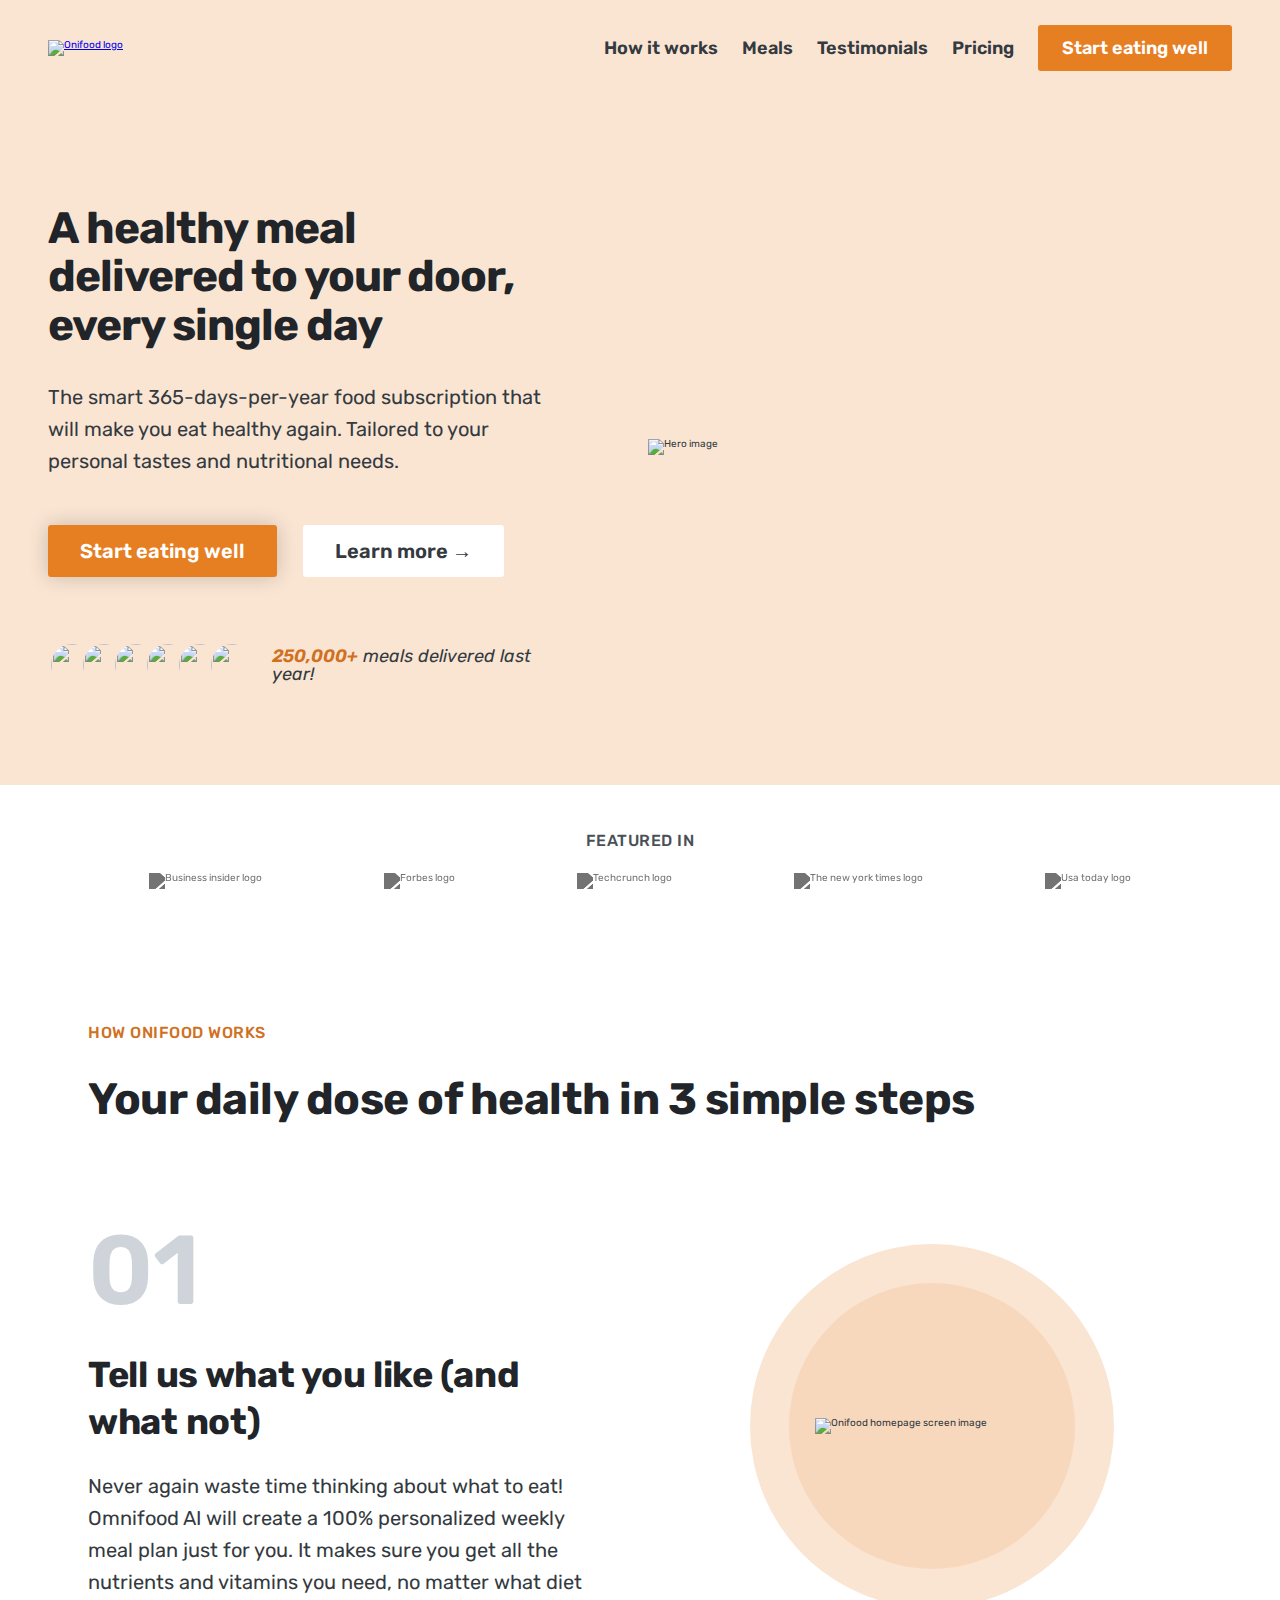
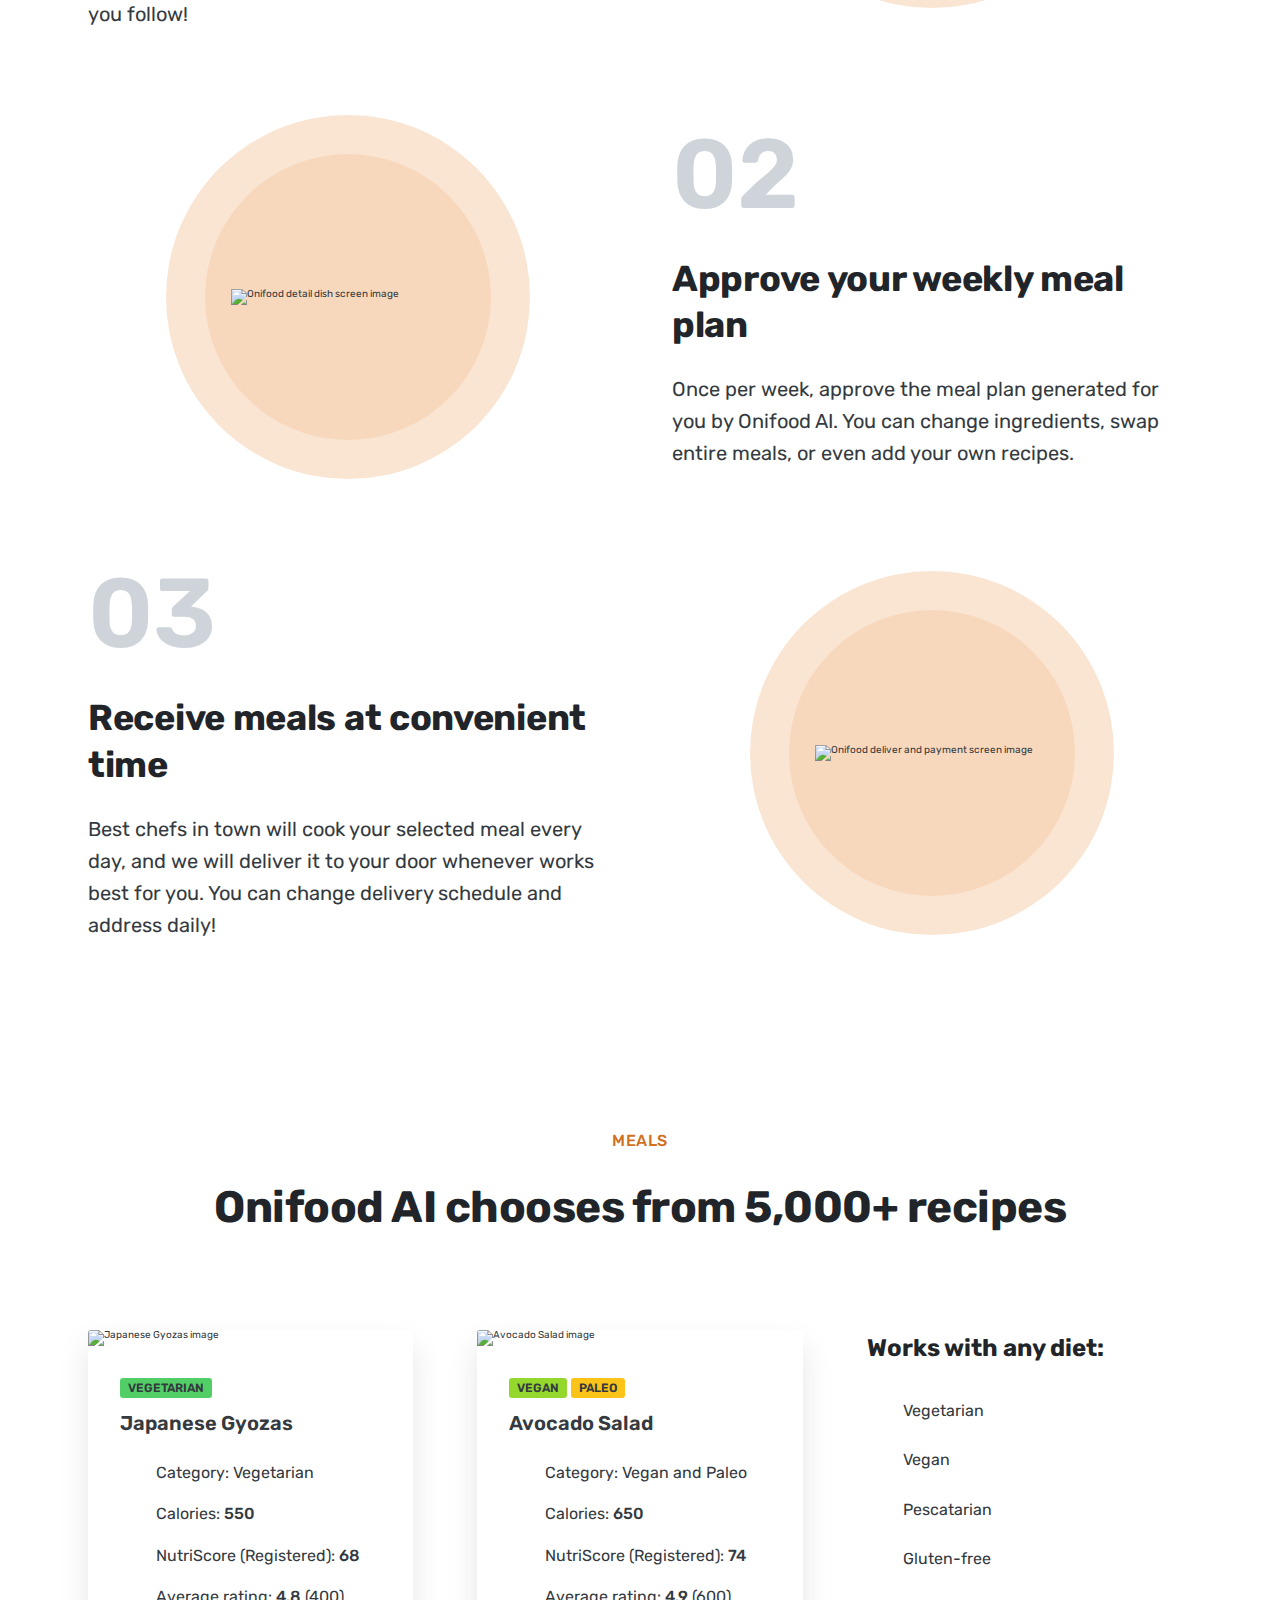
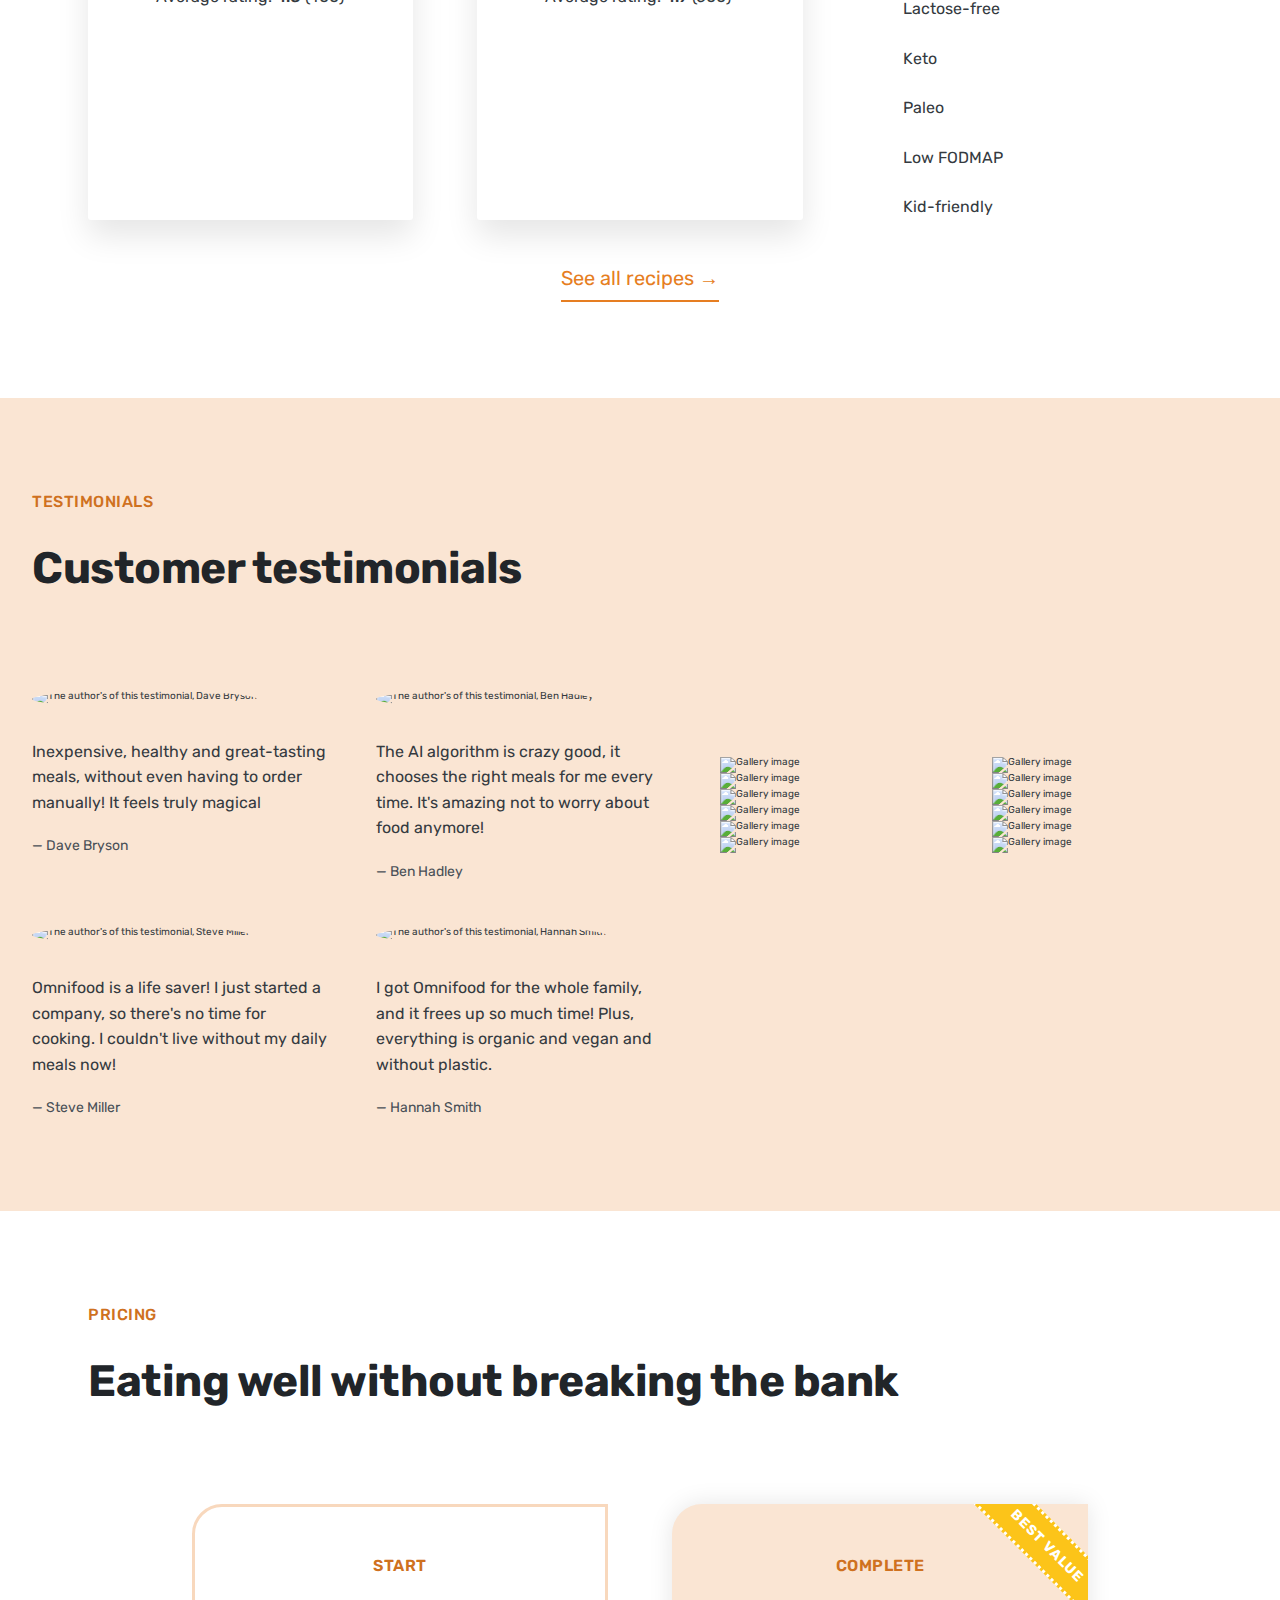
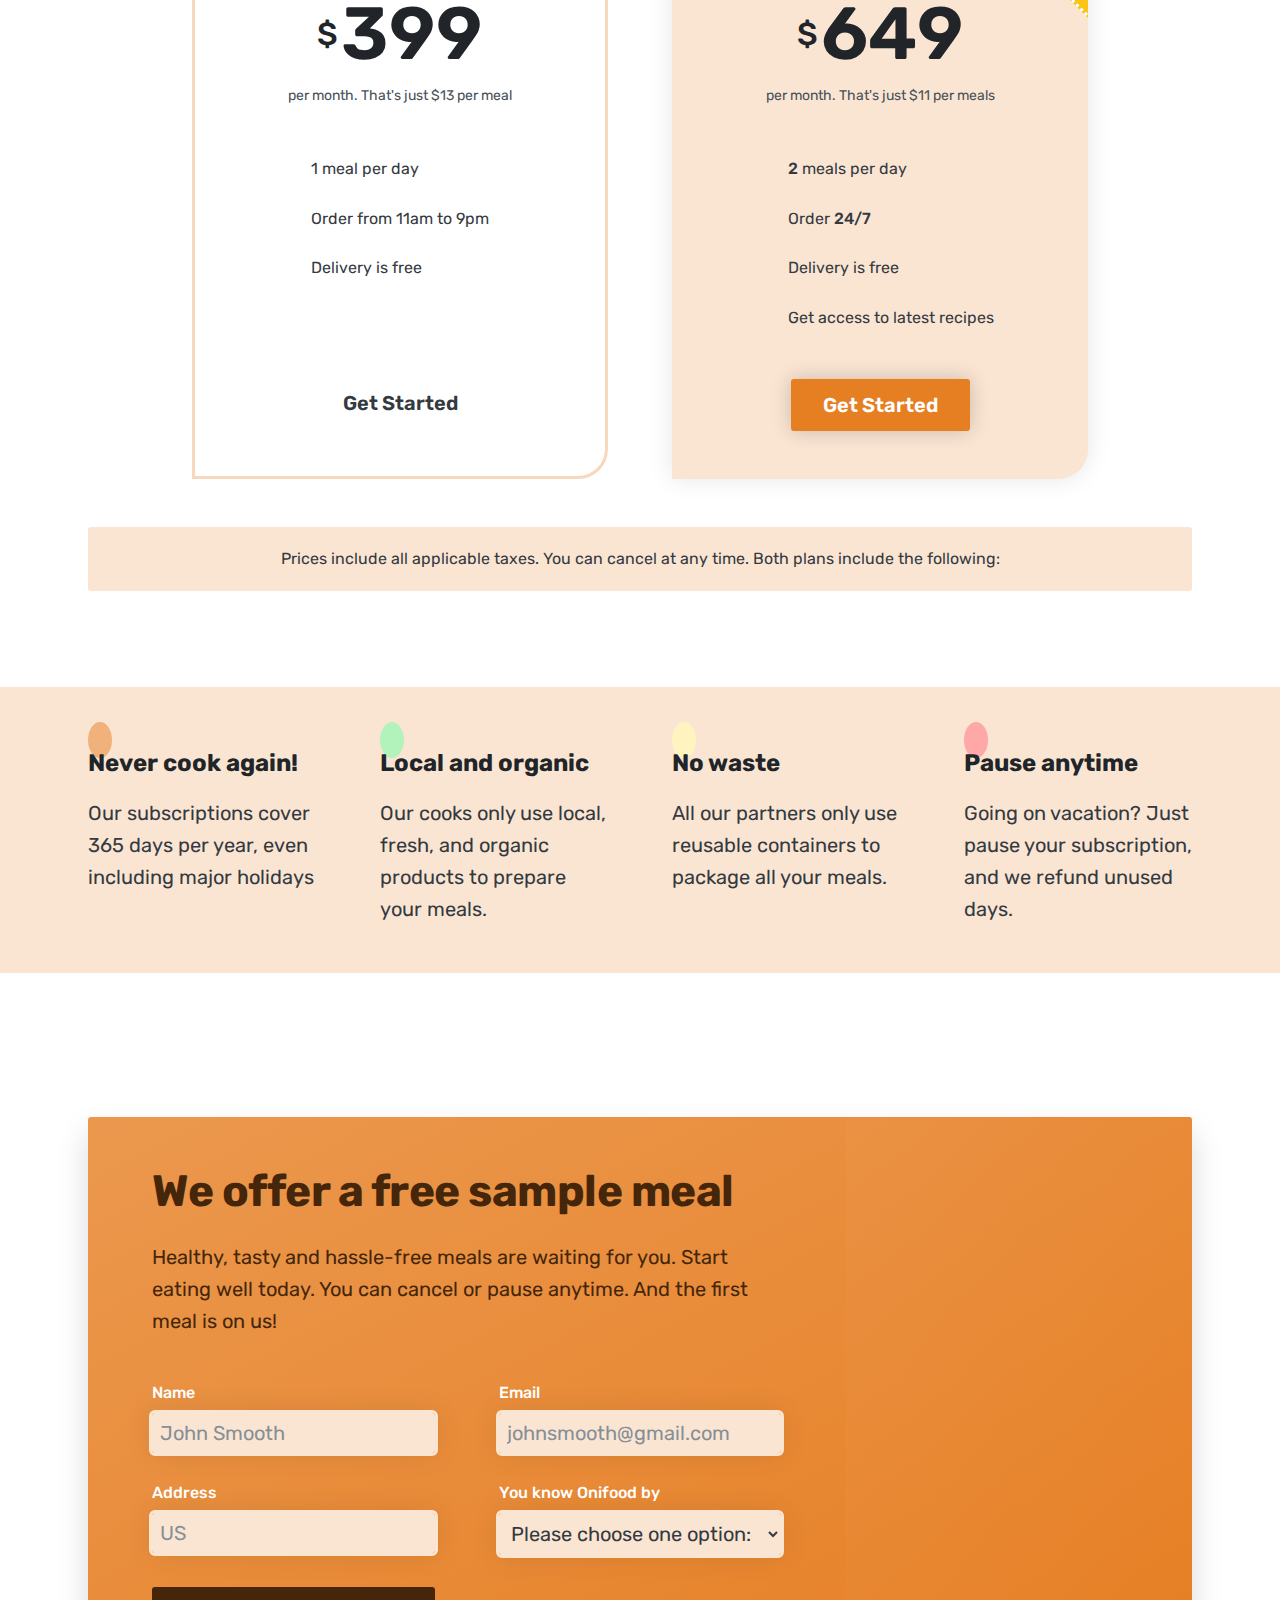
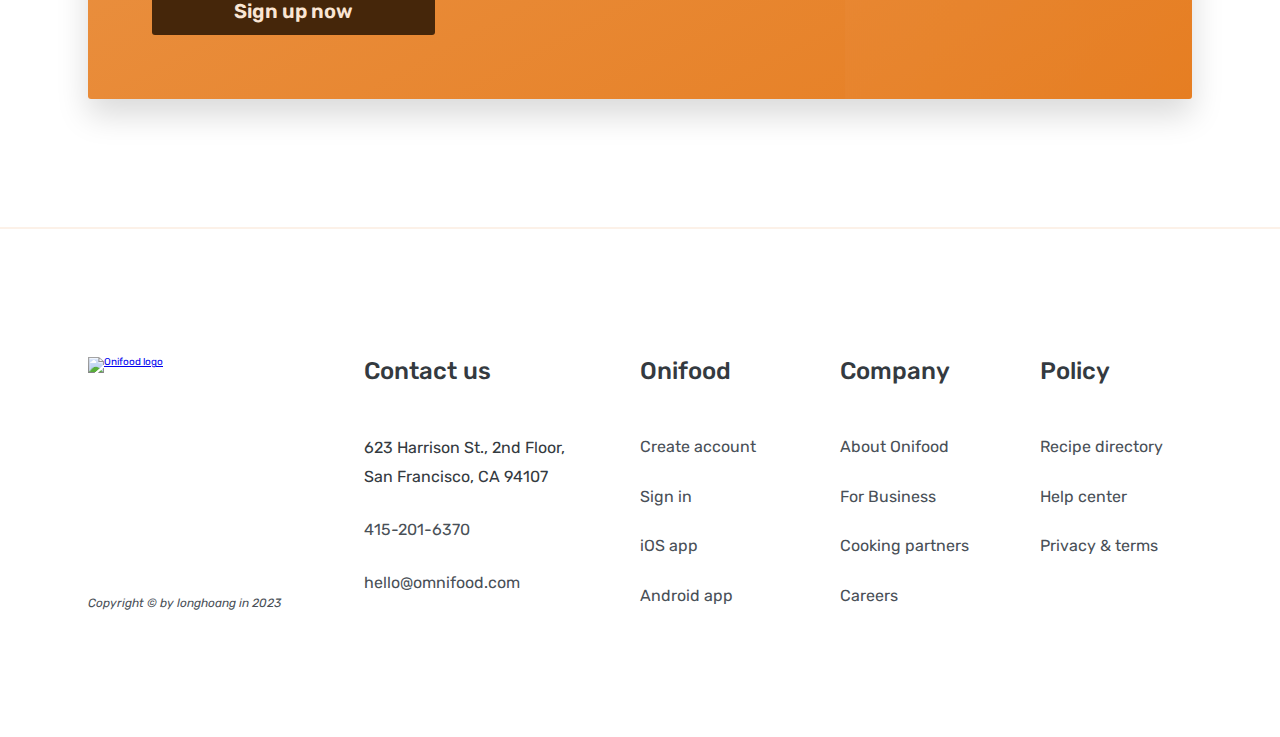
==== commit d26f3915: "Response for the small laptop" ====
--- a/html-css-projects/08/index.html
+++ b/html-css-projects/08/index.html
@@ -2,6 +2,12 @@
 <html lang="en">
   <head>
     <meta charset="UTF-8" />
+    <!-- !so before we write media query we need to ensure in our HTML file have this line code bellow 
+    * so it looks not crucial but with responsive web design it is absolutely crucial
+    ! and without this line code bellow the responsive web design will not work on physical mobile devices so not on phone and not on tablet
+    * and the reason for that is that browsers on mobile devices will basically zoom the page out by default until it fits the screen and so that's not what we want with media queries
+    * we simply want to make our entire layout so our entire design smaller so less wide and so therefore we need this line of code here  which will make it so that the page will actually match the screen width so the width will be equal to the  device width and the scale initially should be 100% so 1
+    * so it's mean the page will do not zoom out of the page to fit it on the screenS-->
     <meta name="viewport" content="width=device-width, initial-scale=1.0" />
     <link rel="preconnect" href="https://fonts.googleapis.com" />
     <link rel="preconnect" href="https://fonts.gstatic.com" crossorigin />
@@ -11,6 +17,9 @@
     />
     <link rel="stylesheet" href="css/general.css" />
     <link rel="stylesheet" href="css/style.css" />
+    <!-- * When we includes the media queries css file we need put it in the last one of css files
+    * so we only build when have all CSS of website right so therefore we must to put it in the last one  -->
+    <link rel="stylesheet" href="css/queries.css" />
     <title>Hero Section</title>
   </head>
   <body>
--- a/html-css-projects/08/css/style.css
+++ b/html-css-projects/08/css/style.css
@@ -87,47 +87,17 @@
 /* .hero{} */
 .section-hero {
   background-color: #fae5d3;
-  /* * we also want some big space between top and bottom cuz remember that the image is fulfill the hero container and this space is also space between section
-  * we want space inside so we use padding
-  ! if we use margin we will create space outside hero section create whitespace */
   padding: 4.8rem 0 9.6rem 0;
 }
 
 .hero {
-  /* * Now we can add some padding to do the content have space when the viewport is smaller */
   padding: 0 4.8rem;
-
-  /* * remember in startup we also have some section have grey background color but because this website is combine between startup and calm personality so we can add the very light background color, very light of the primary color */
-  /* background-color: #fae5d3;
-  ! but we want this background-color entire section hero not only hero, if we do it it look strange because only hero container is color
-  * this is also another reason why we should create hero container in hero section  */
-
-  /* display: flex; */
-  /* ? now we want the text-box and image is side by side 
-  *so we can use flexbox and CSS grid 
-  !but we should use CSS grid to easy to edit the columns and we can use the same tool(CSS grid) for layout so it's create consistent */
   display: grid;
   grid-template-columns: 1fr 1fr;
-  /* column-gap: 64px; */
-  /* * we also need space between element in hero so we also use 9.6em to create consistent */
   gap: 9.6em;
   align-items: center;
   margin-top: 60px;
-
-  /* !SO NOW THE REASON WE CREATE NEW CONTAINER HERO IS CREATE FIXED WIDTH container */
-  /* width: 900px; */
-  /* * but remember that we should use rem unit instead use pixel unit, and it's also the ingredient in responsive web design right
-  * but before that we should custom this rem unit */
-  /* width: 120rem; */
-  /* ! again remember that if we use width property when the we pull and smaller the tab size and it's smaller than  so the width property will not change right, but what we want here the width of this element must to adapt the viewport smaller
-  * so therefore we will use: max-width property  */
-  max-width: 130rem;
-  margin: 0 auto;
-  /* background-color: #e67e22; */
-  /* margin-bottom: 4.8rem; */
-}
-/* .hero-description {
-} */
+}
 
 .hero-text-box {
 }
--- a/html-css-projects/08/css/queries.css
+++ b/html-css-projects/08/css/queries.css
@@ -0,0 +1,33 @@
+/* *WE WILL WRITE THE MEDIA QUERIES IN THIS FILE */
+
+/* 
+  * to write media queries
+  * First we need to define breakpoints which basically the width we want to set for media queries so to do that we need to check the website with many different size and define where is breakpoint
+! one rem and em do NOT depend on html font-size in media queries, Instead 1rem = 1em = 16px(which is by default browser)
+? the different between em and rem
+* rem is the root font size
+* em is the current font size
+? so why we also need to use em? 
+* because rem unit has some bugs in some browsers when used in media queries and therefore we should not use rem unit in media queries but em unit
+* em is work exactly in the same like rem unit
+  */
+
+/* * so now we want set the first breakpoint is 1366px but we need to use em unit right so we will divide 16px
+* 1366px/16px = 85.375 but we will use the round number: 85em => 85em = 1360px */
+
+/* !FIRST BREAKPOINT: 1360px(85em) */
+@media (max-width: 85em) {
+  /* * now here we want decease the size of hero section to 1200px like the container we set for all section to create better look */
+  .hero {
+    /* * rem unit in here still use normal but we don't use it for media queries ok only use em */
+    max-width: 120rem;
+  }
+
+  .heading-primary {
+    font-size: 4.4rem;
+  }
+
+  .gallery {
+    grid-template-columns: repeat(2, 1fr);
+  }
+}
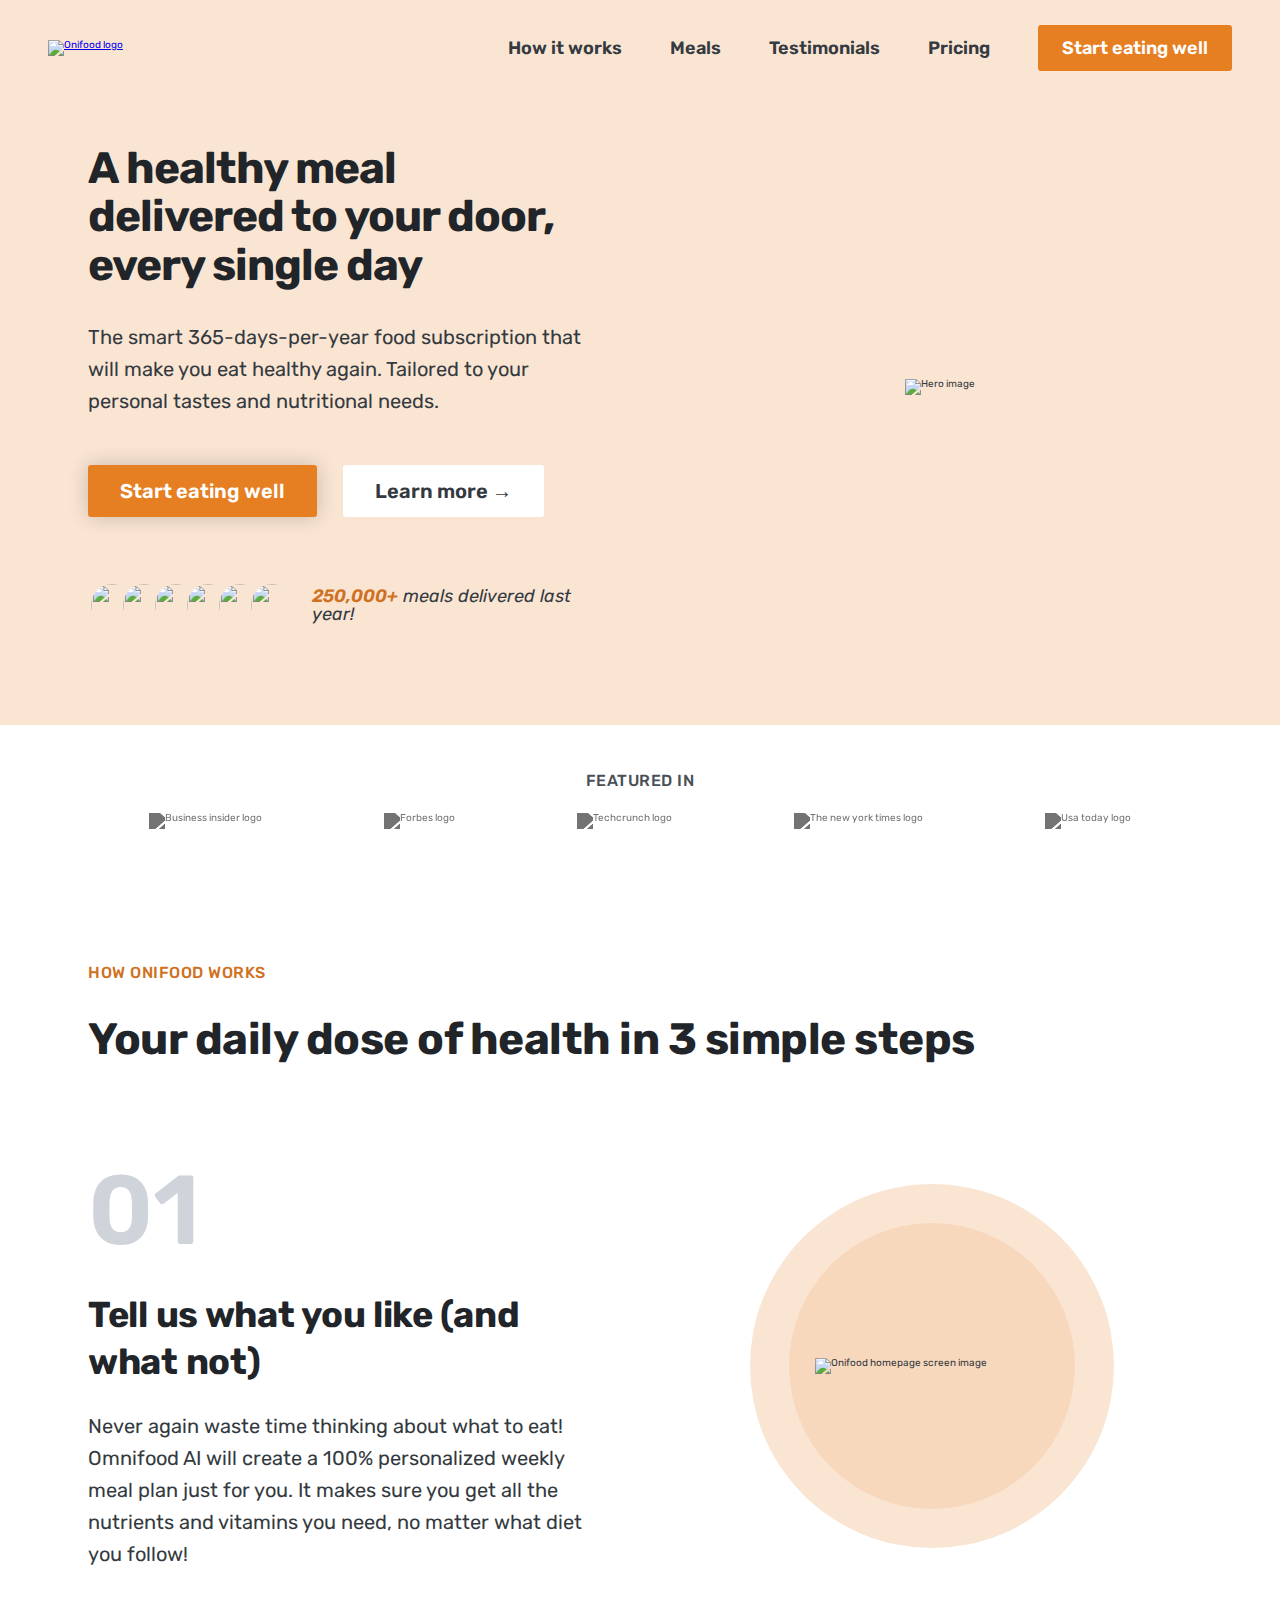
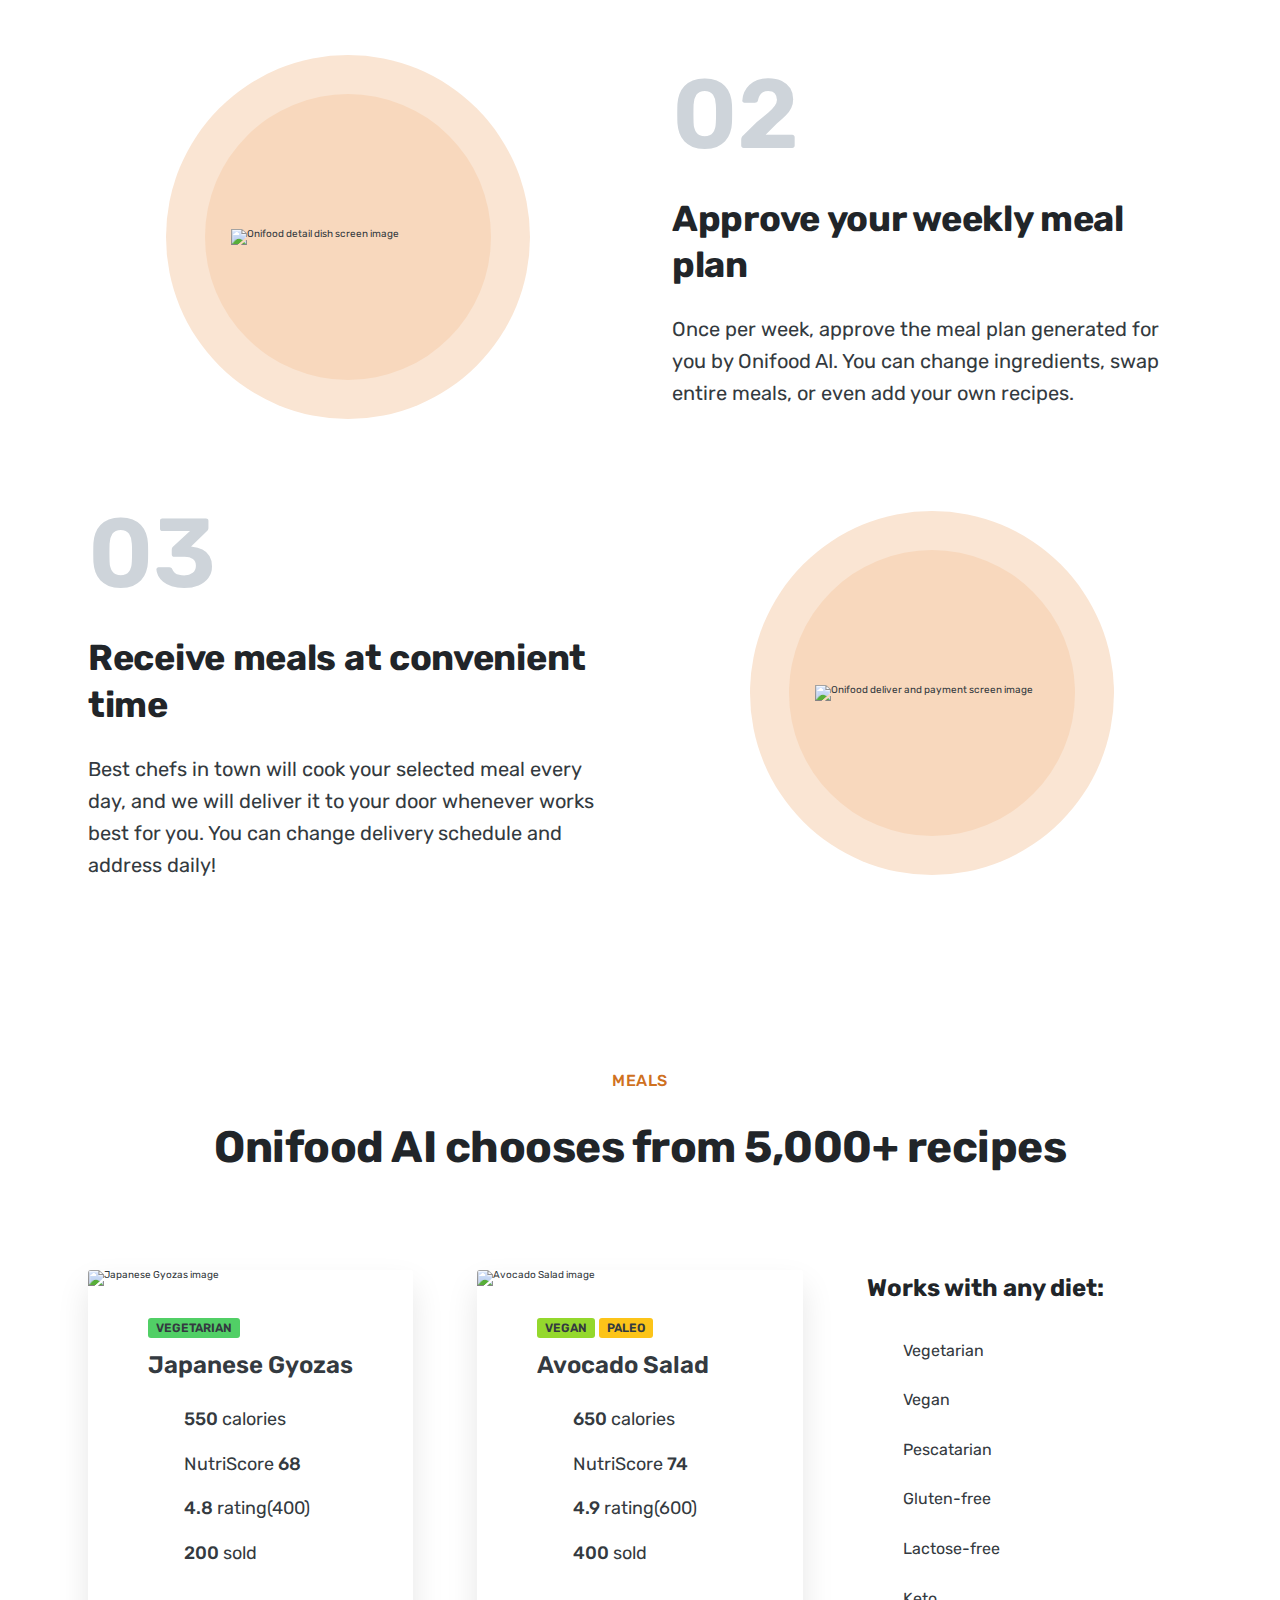
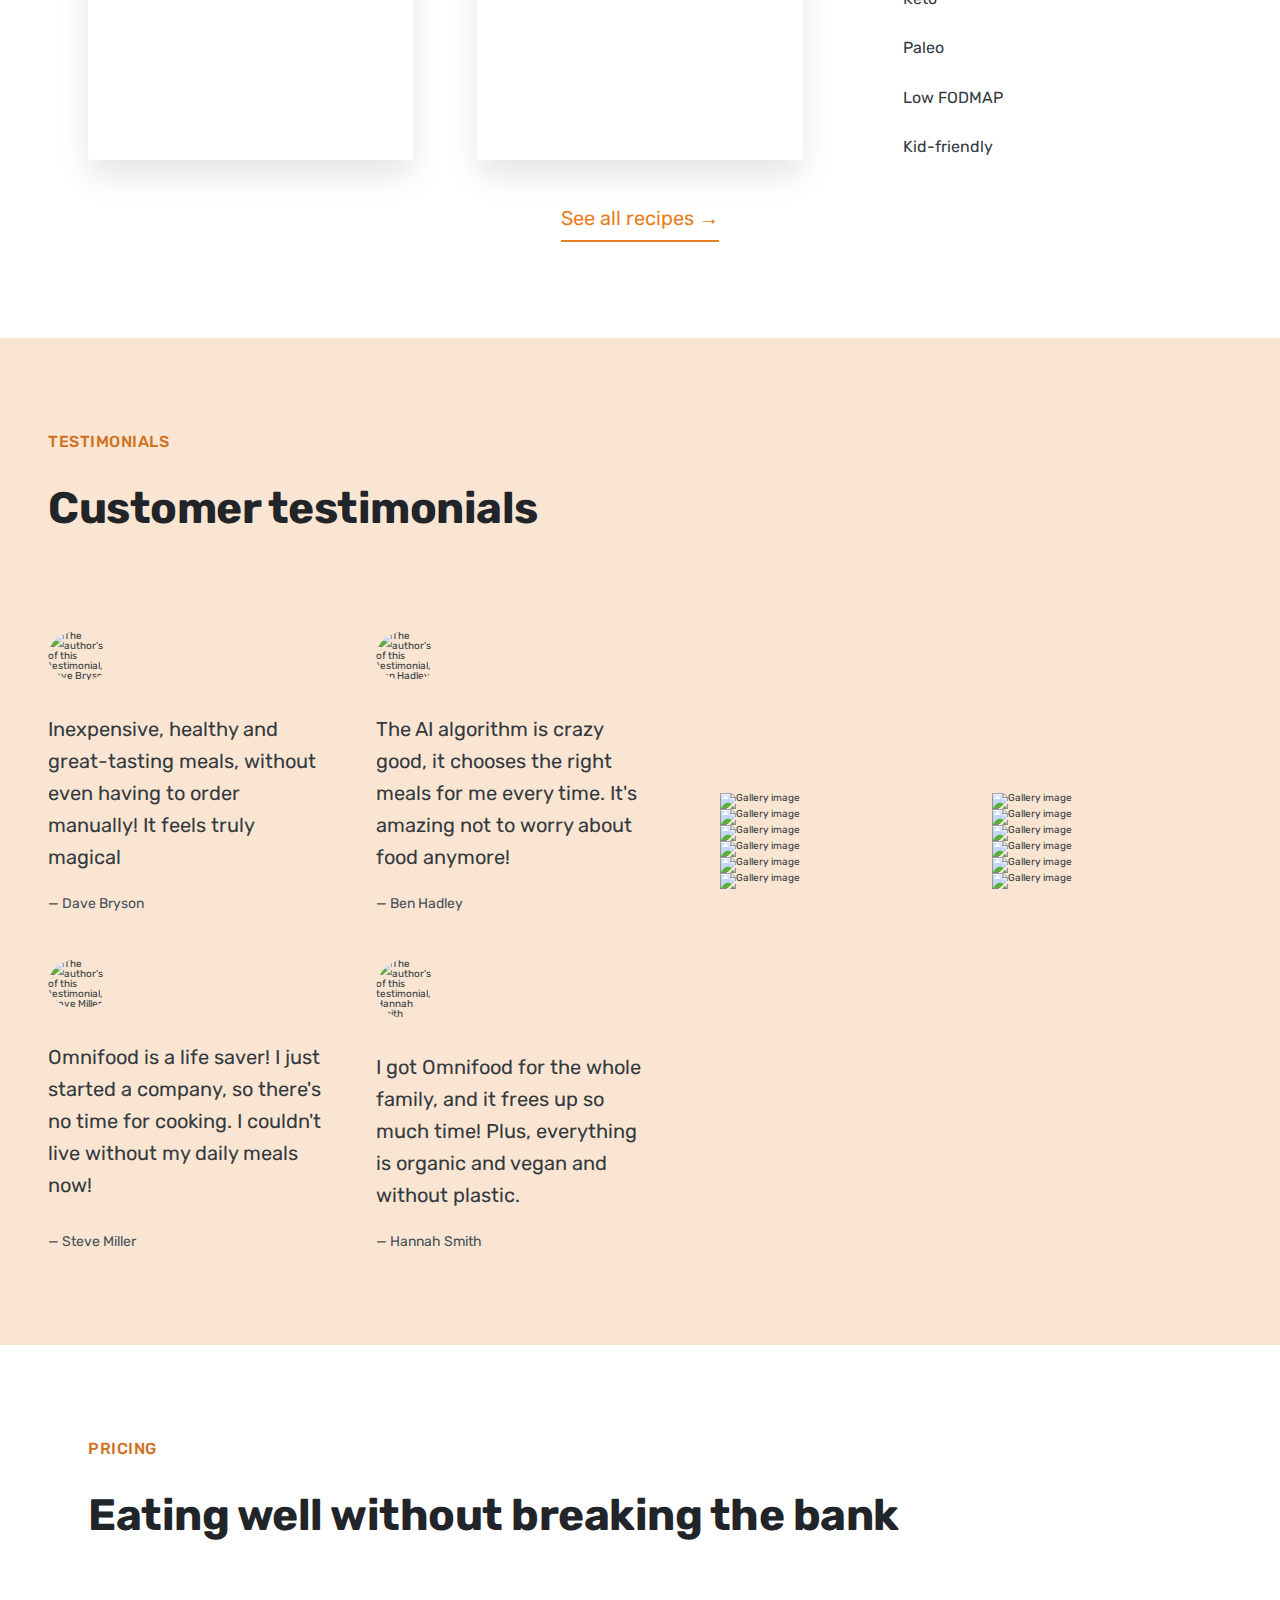
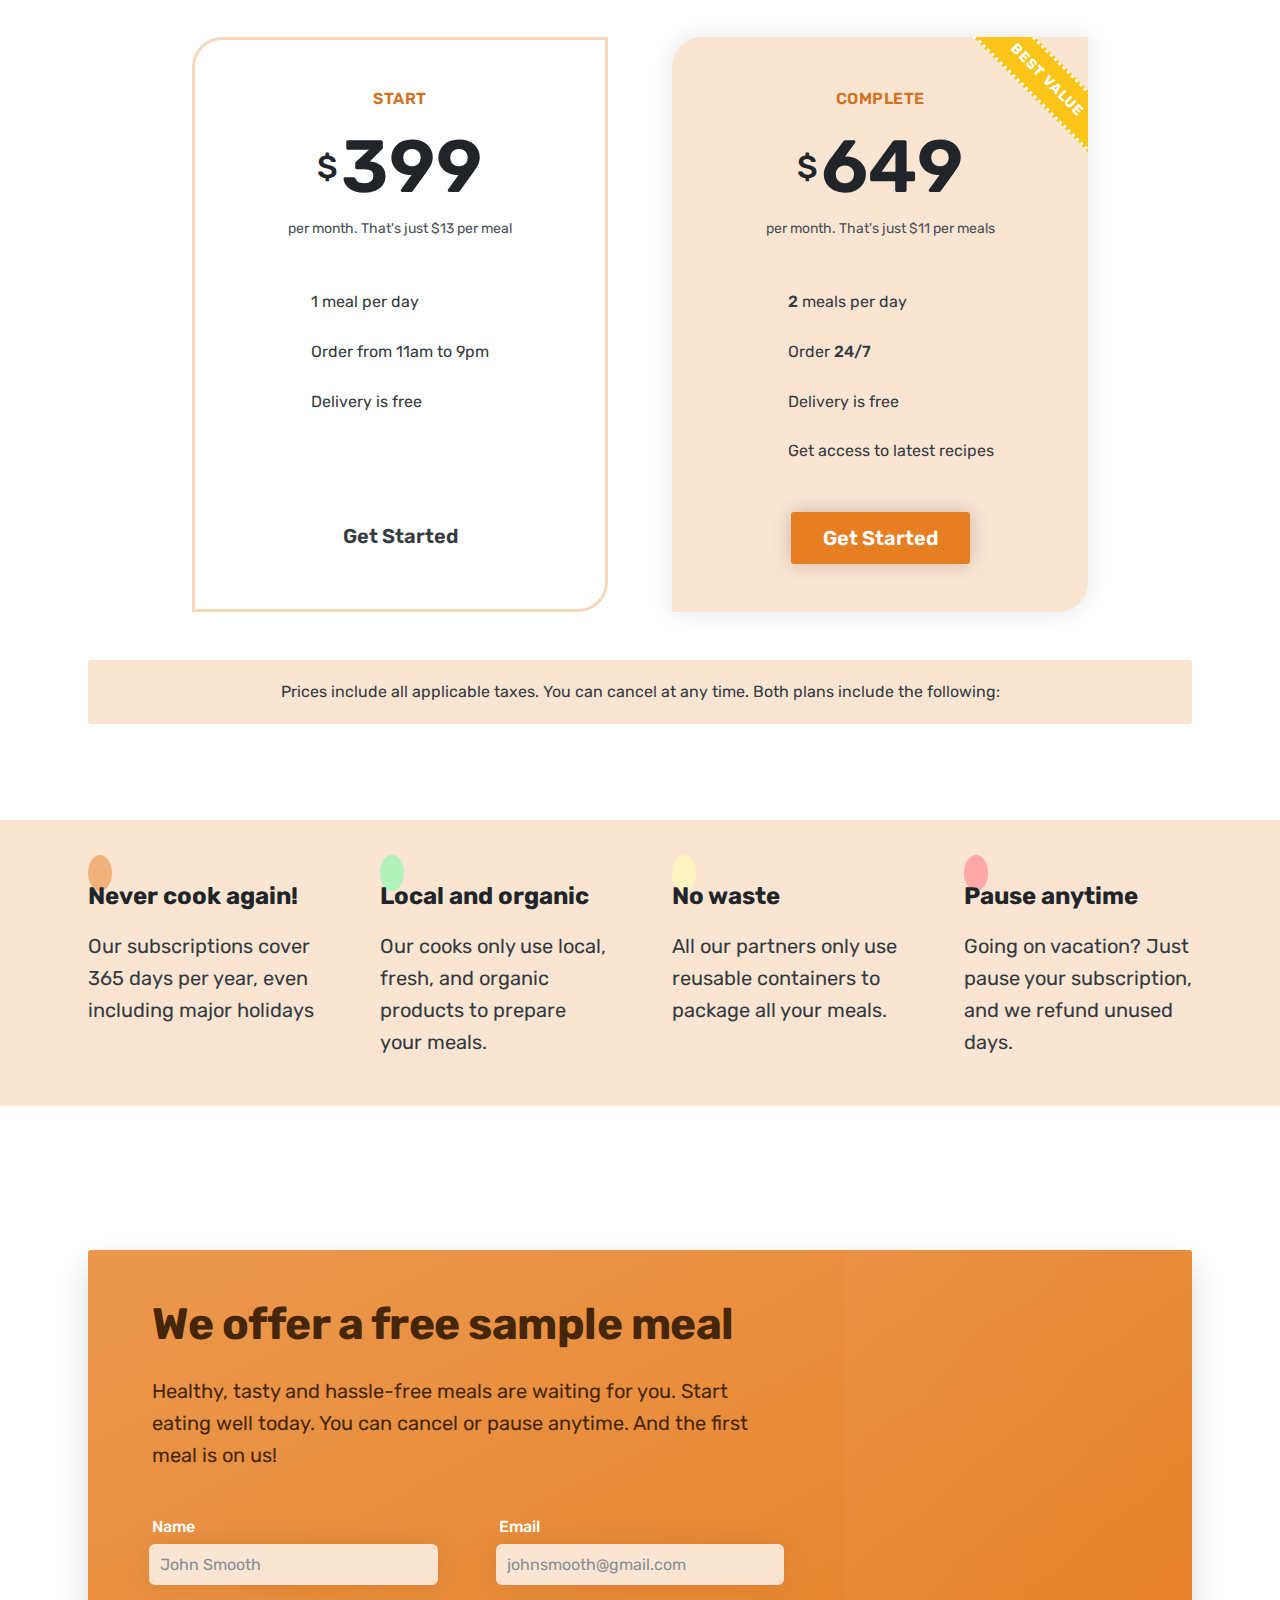
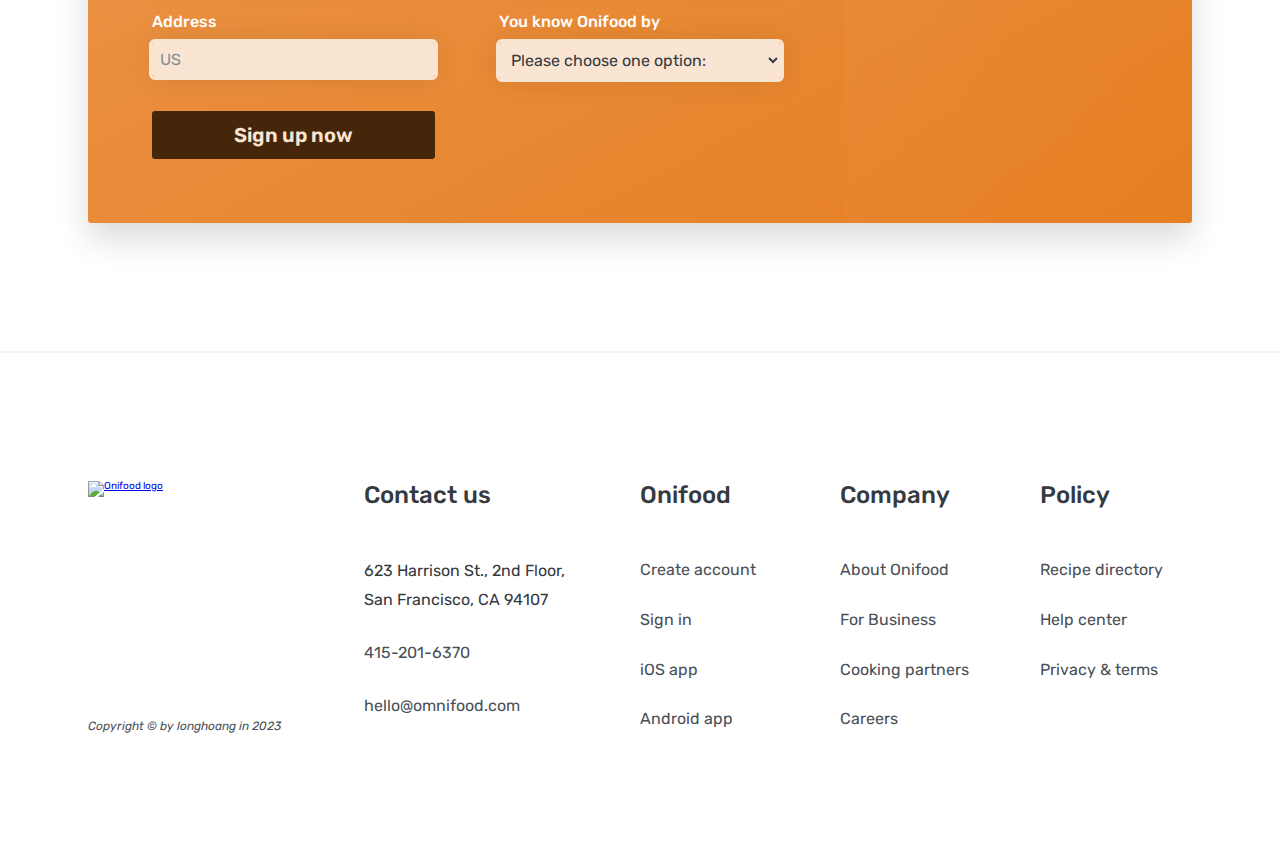
==== commit a59a7b11: "Responding to tablet" ====
--- a/html-css-projects/08/index.html
+++ b/html-css-projects/08/index.html
@@ -316,30 +316,30 @@
                 <li class="meal-details-item">
                   <ion-icon
                     class="meal-details-icon"
-                    name="pricetag-outline"
-                  ></ion-icon>
-                  <span>Category: Vegetarian</span>
-                </li>
-                <li class="meal-details-item">
-                  <ion-icon
-                    class="meal-details-icon"
                     name="flame-outline"
                   ></ion-icon>
-                  <span>Calories: <strong>550</strong></span>
+                  <span><strong>550</strong> calories</span>
                 </li>
                 <li class="meal-details-item flex">
                   <ion-icon
                     class="meal-details-icon"
                     name="nutrition-outline"
                   ></ion-icon>
-                  <span>NutriScore (Registered): <strong>68</strong></span>
+                  <span>NutriScore <strong>68</strong></span>
                 </li>
                 <li class="meal-details-item">
                   <ion-icon
                     class="meal-details-icon"
                     name="star-outline"
                   ></ion-icon>
-                  <span>Average rating: <strong>4.8</strong> (400)</span>
+                  <span><strong>4.8</strong> rating(400)</span>
+                </li>
+                <li class="meal-details-item">
+                  <ion-icon
+                    class="meal-details-icon"
+                    name="cart-outline"
+                  ></ion-icon>
+                  <span><strong>200</strong> sold</span>
                 </li>
               </ul>
             </div>
@@ -361,31 +361,31 @@
                 <li class="meal-details-item">
                   <ion-icon
                     class="meal-details-icon"
-                    name="pricetag-outline"
-                  ></ion-icon>
-                  <span>Category: Vegan and Paleo</span>
-                </li>
-                <li class="meal-details-item">
-                  <ion-icon
-                    class="meal-details-icon"
                     name="flame-outline"
                   ></ion-icon>
                   <!-- ! we can use <strong> element to highlight the value like 650, 74 ... value of field and it's important and we want the user pay attention for it -->
-                  <span>Calories: <strong>650</strong></span>
+                  <span><strong>650</strong> calories</span>
                 </li>
                 <li class="meal-details-item">
                   <ion-icon
                     class="meal-details-icon"
                     name="nutrition-outline"
                   ></ion-icon>
-                  <span>NutriScore (Registered): <strong>74</strong></span>
+                  <span>NutriScore <strong>74</strong></span>
                 </li>
                 <li class="meal-details-item">
                   <ion-icon
                     class="meal-details-icon"
                     name="star-outline"
                   ></ion-icon>
-                  <span>Average rating: <strong>4.9</strong> (600)</span>
+                  <span><strong>4.9</strong> rating(600)</span>
+                </li>
+                <li class="meal-details-item">
+                  <ion-icon
+                    class="meal-details-icon"
+                    name="cart-outline"
+                  ></ion-icon>
+                  <span><strong>400</strong> sold</span>
                 </li>
               </ul>
             </div>
--- a/html-css-projects/08/css/style.css
+++ b/html-css-projects/08/css/style.css
@@ -43,7 +43,8 @@
 
 .main-nav-list {
   display: flex;
-  gap: 2.4rem;
+  /* * we can set the value is big for the big size then if it though out breakpoint we will change it to 3.2rem */
+  gap: 4.8rem;
   list-style: none;
 }
 
@@ -113,6 +114,7 @@
 }
 
 .hero-img-box {
+  justify-self: center;
 }
 .hero-img {
   /* width: 400px;
@@ -421,7 +423,7 @@
   * that we will use overflow property and set to hidden */
 }
 .meal-details {
-  padding: 3.2rem;
+  padding: 3.2rem 4.8rem 3.2rem 6rem;
 }
 
 .meal-details-tags {
@@ -443,7 +445,7 @@
 }
 
 .meal-details-title {
-  font-size: 2rem;
+  font-size: 2.4rem;
   margin-bottom: 2.4rem;
   color: #343a40;
   font-weight: 600;
@@ -456,7 +458,7 @@
   gap: 1.6rem; */
   gap: 1.6rem;
   list-style: none;
-  font-size: 1.6rem;
+  font-size: 1.8rem;
   line-height: 1.6;
 }
 .meal-details-item {
@@ -512,13 +514,15 @@
 .testimonials-container {
   /* padding: 0 0 0 4.8rem; */
   /* padding: 9.6rem 0; */
-  padding: 9.6rem 3.2rem;
+  padding: 9.6rem 4.8rem;
 }
 
 .testimonials {
 }
 
 .testimonial {
+  display: flex;
+  flex-direction: column;
 }
 
 .testimonial-img {
@@ -529,11 +533,13 @@
   margin-bottom: 3.2rem;
 }
 .testimonial-text {
-  font-size: 1.6rem;
+  font-size: 2rem;
   line-height: 1.6;
   margin-bottom: 2.4rem;
 }
 .testimonial-author {
+  display: inline-block;
+  margin-top: auto;
   font-size: 1.4rem;
   /* font-weight: 500; */
   color: #495057;
@@ -798,7 +804,7 @@
 .cta-form select {
   display: block;
   width: 100%;
-  font-size: 2rem;
+  font-size: 1.6rem;
   padding: 0.8rem;
   /* * to force the text in form element we can use inherit value which inherit the value from parent container(in this case it's body)
   ! inherit keyword not only use for font-family it's also use for other property like color... */
--- a/html-css-projects/08/css/queries.css
+++ b/html-css-projects/08/css/queries.css
@@ -21,6 +21,7 @@
   .hero {
     /* * rem unit in here still use normal but we don't use it for media queries ok only use em */
     max-width: 120rem;
+    margin: 0 auto;
   }
 
   .heading-primary {
@@ -31,3 +32,139 @@
     grid-template-columns: repeat(2, 1fr);
   }
 }
+
+/* * so now we can see when we decrease the width to 1200px now so many element like text image in many section still big, it's not break our layout but it's not good to look and present 
+* therefore we also need the media for this breakpoint 1200px: 75em*/
+
+/* ! now in fact everything we're doing here only works because we already have the other three responsive web design ingredients already in place
+* so we already have a fluid grid and responsive images(flexible image) and responsive unit, otherwise none of this would work at all */
+
+/* !BELLOW 1200px: 75em LANDSCAPE TABLET */
+@media (max-width: 75em) {
+  /* * because we need to edit many elements like text, image, space down so it looks like general reset right 
+ * therefore we can use the responsive unit which we set when we start code CSS files, that's rem unit 
+ * everything length we did in every element is rem unit and rem unit we can set it in <html> element right 
+ * therefore we can do it by edit the size of rem unit in <html>  */
+  html {
+    /* * so if we change the font-size <=> we change 1rem = the value here
+    * so every single element will change
+    * and this is big trick using technique
+    * we only define 1 rem = how much to suite with our layout right, so it's very great we only do it in one step
+    * so now we will try 9px => 9px/16px = 56.25% */
+    font-size: 56.25%;
+  }
+  /* ! the change from the trick above very cool and it's solve a lot issues break layout in this range breakpoint but not at all
+  ! some element is still big and look not good therefore we will change it to small by write code here but not too much */
+  .heading-secondary {
+    font-size: 3.6rem;
+  }
+  .heading-tertiary {
+    font-size: 3rem;
+  }
+  .grid {
+    /* column-gap: 4.8rem;
+    row-gap: 8rem; */
+    gap: 6.4rem 4.8rem;
+  }
+
+  .hero {
+    gap: 4.8rem;
+  }
+
+  .main-nav-list {
+    gap: 3.2rem;
+  }
+  .section-meals .grid {
+    grid-template-columns: 1.2fr 1.2fr 1fr;
+  }
+
+  .meal-details {
+    padding: 3.2rem 4.8rem 3.2rem 6.4rem;
+  }
+  .meal-details-title {
+    font-size: 2.2rem;
+  }
+}
+
+/* * now we will responding to tablet devices
+! notice that: the range between breakpoint maybe 200 to 300px so we shouldn't do many media queries like per breakpoint 50px like 1200 1250 1300 not because it too much
+* always do with 200 to 300px because usually in this range the website will work right if we set media with logical way 
+
+! and so breakpoint we define here is 944px: 59em(tablet)
+* now in this tablet responsive design we can give hero section to one column and center all content then after that is image */
+
+@media (max-width: 59em) {
+  html {
+    /* * let change the font-size to 8px: 8/16px = 50% */
+    font-size: 50%;
+  }
+
+  .hero {
+    /* * the layout here is easy to change, and that's power of CSS Grid and it make easier to design layout responsive */
+    grid-template-columns: 1fr;
+    text-align: center;
+    /* * we need add padding here because the text is too wide */
+    padding: 0 8rem;
+    gap: 6.4rem;
+  }
+  .delivered-meals {
+    justify-content: center;
+    margin-top: 3.2rem;
+  }
+  .hero-description {
+    /* * because this content here to wide so we need to custom this with this breakpoint */
+    width: 80%;
+    margin: 0 auto 4.8rem;
+  }
+  .hero-img {
+    width: 60%;
+  }
+
+  /* * we also need to change the logo here because it's too big with this breakpoint layout */
+  .featured-logo {
+    height: 2.8rem;
+  }
+
+  .step-number {
+    font-size: 8.6rem;
+  }
+  .section-meals .grid {
+    gap: 6.4rem 3.2rem;
+    grid-template-columns: 1.3fr 1.3fr 1fr;
+  }
+  .meal-details-title {
+    font-size: 2.4rem;
+  }
+  .meal-details-list {
+    font-size: 2rem;
+  }
+  .meal-details {
+    padding: 3.2rem 2.4rem 3.2rem 4.8rem;
+  }
+
+  .section-testimonials {
+    grid-template-columns: 1fr;
+  }
+  .testimonials {
+    column-gap: 4.8rem;
+  }
+  /* ! we can see the power from CSS Grid it helps us do it easier */
+  .gallery {
+    grid-template-columns: repeat(6, 1fr);
+  }
+
+  .cta {
+    grid-template-columns: 1.2fr 1fr;
+    gap: 4.8rem;
+  }
+
+  .cta-header .heading-secondary {
+    font-size: 3rem;
+  }
+  .cta-text {
+    font-size: 1.6rem;
+  }
+  .cta-form {
+    grid-template-columns: 1fr;
+  }
+}
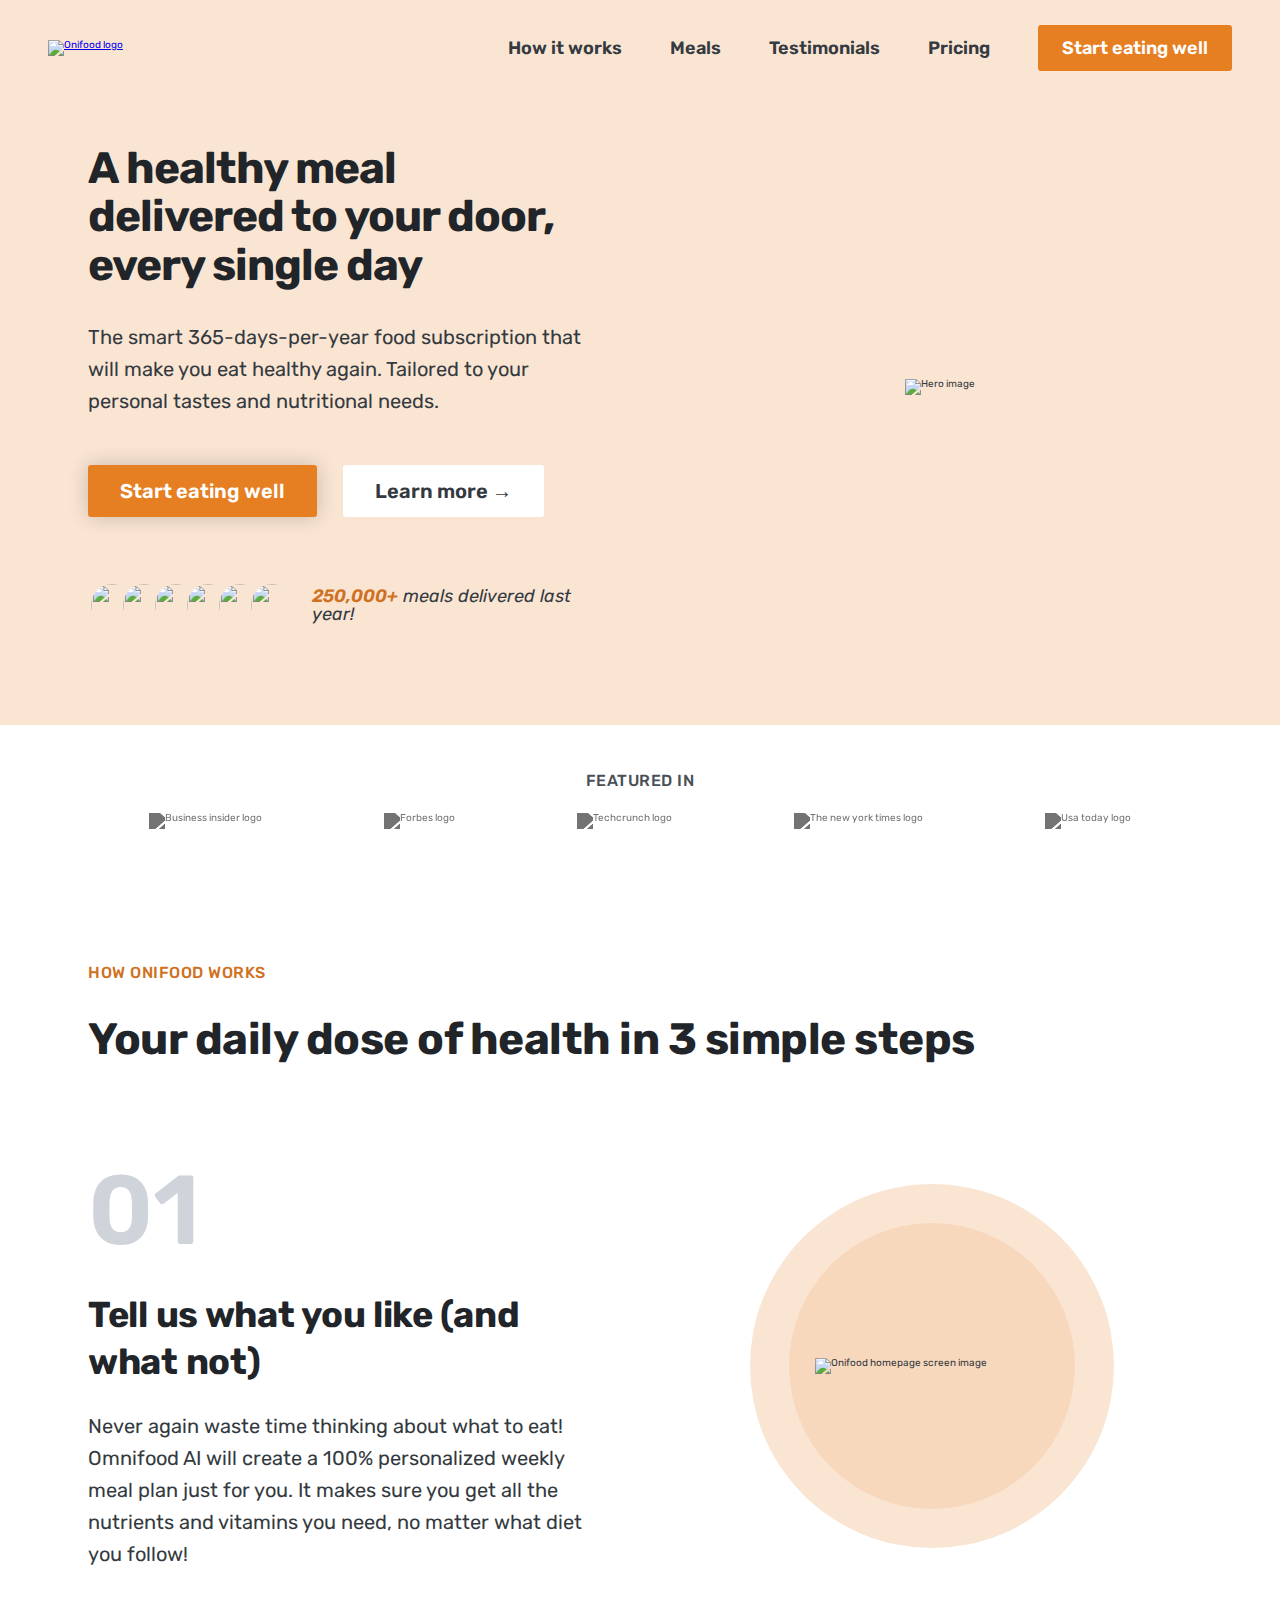
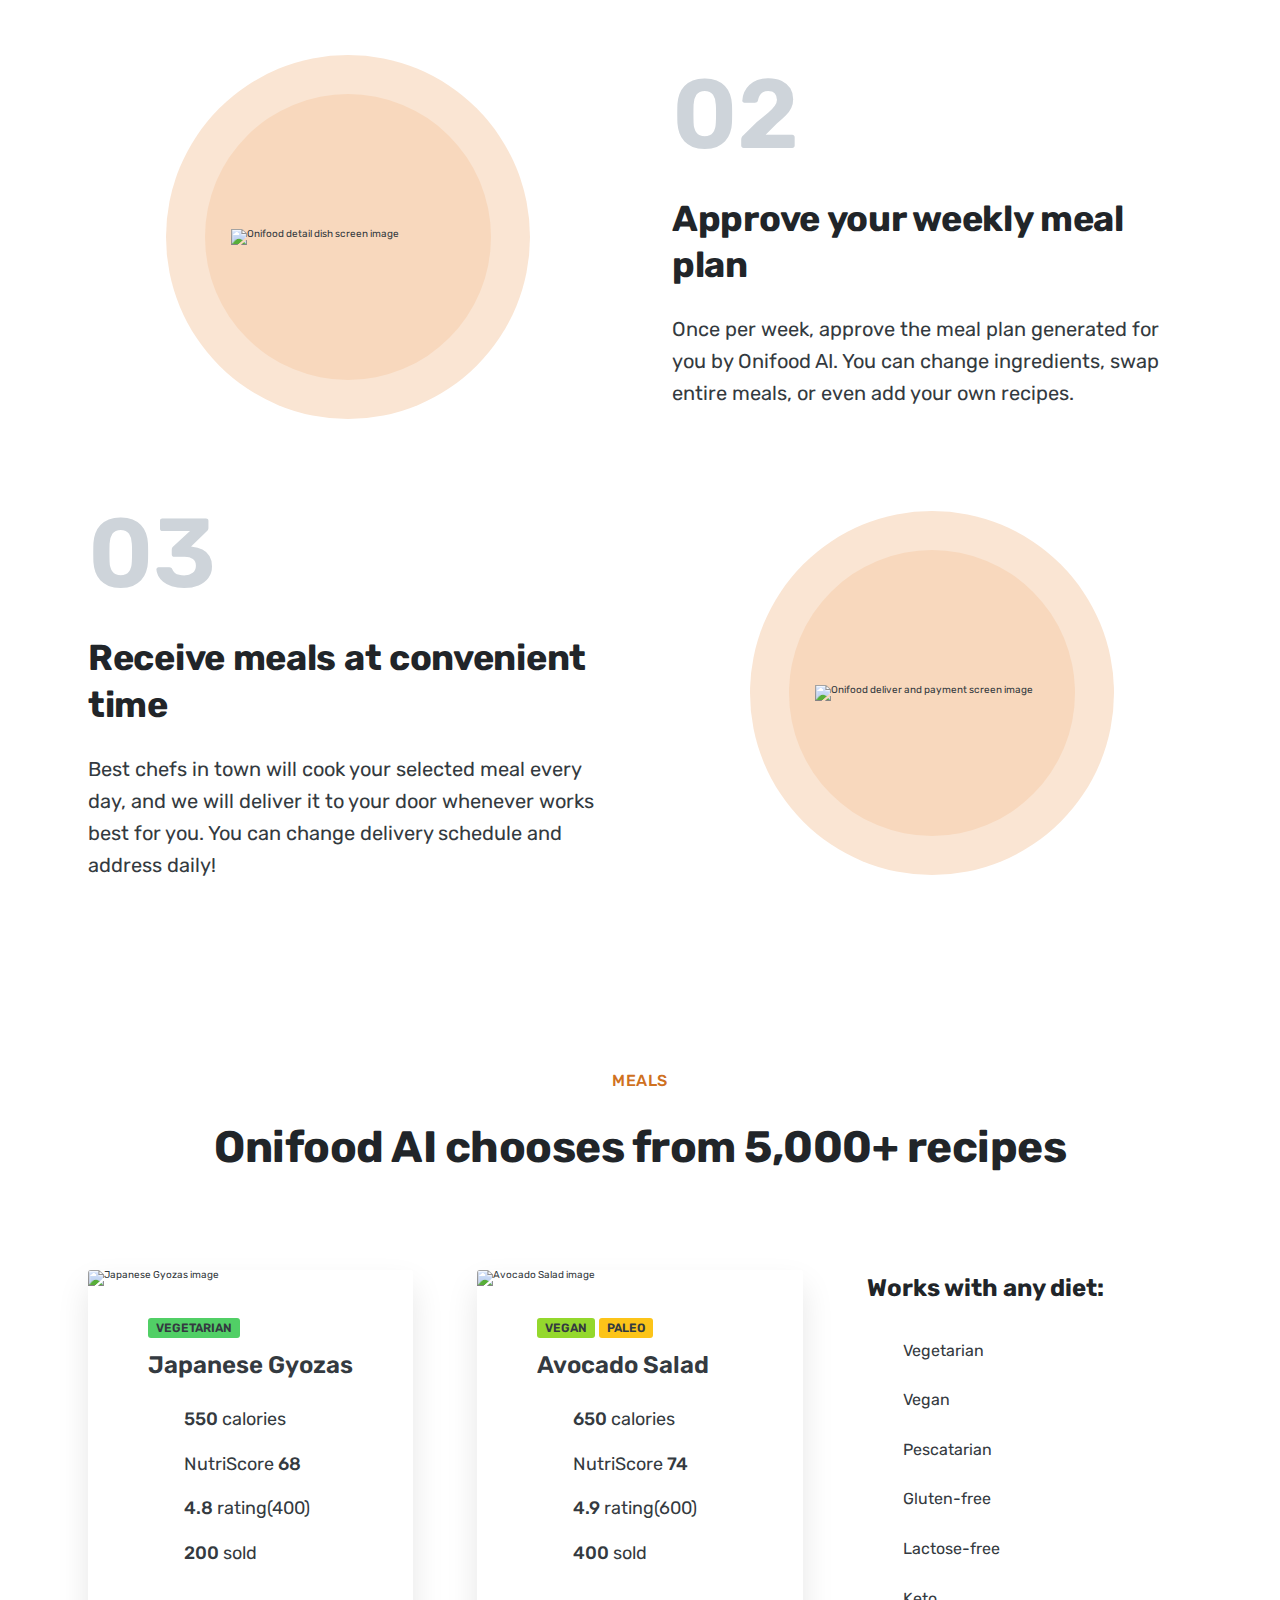
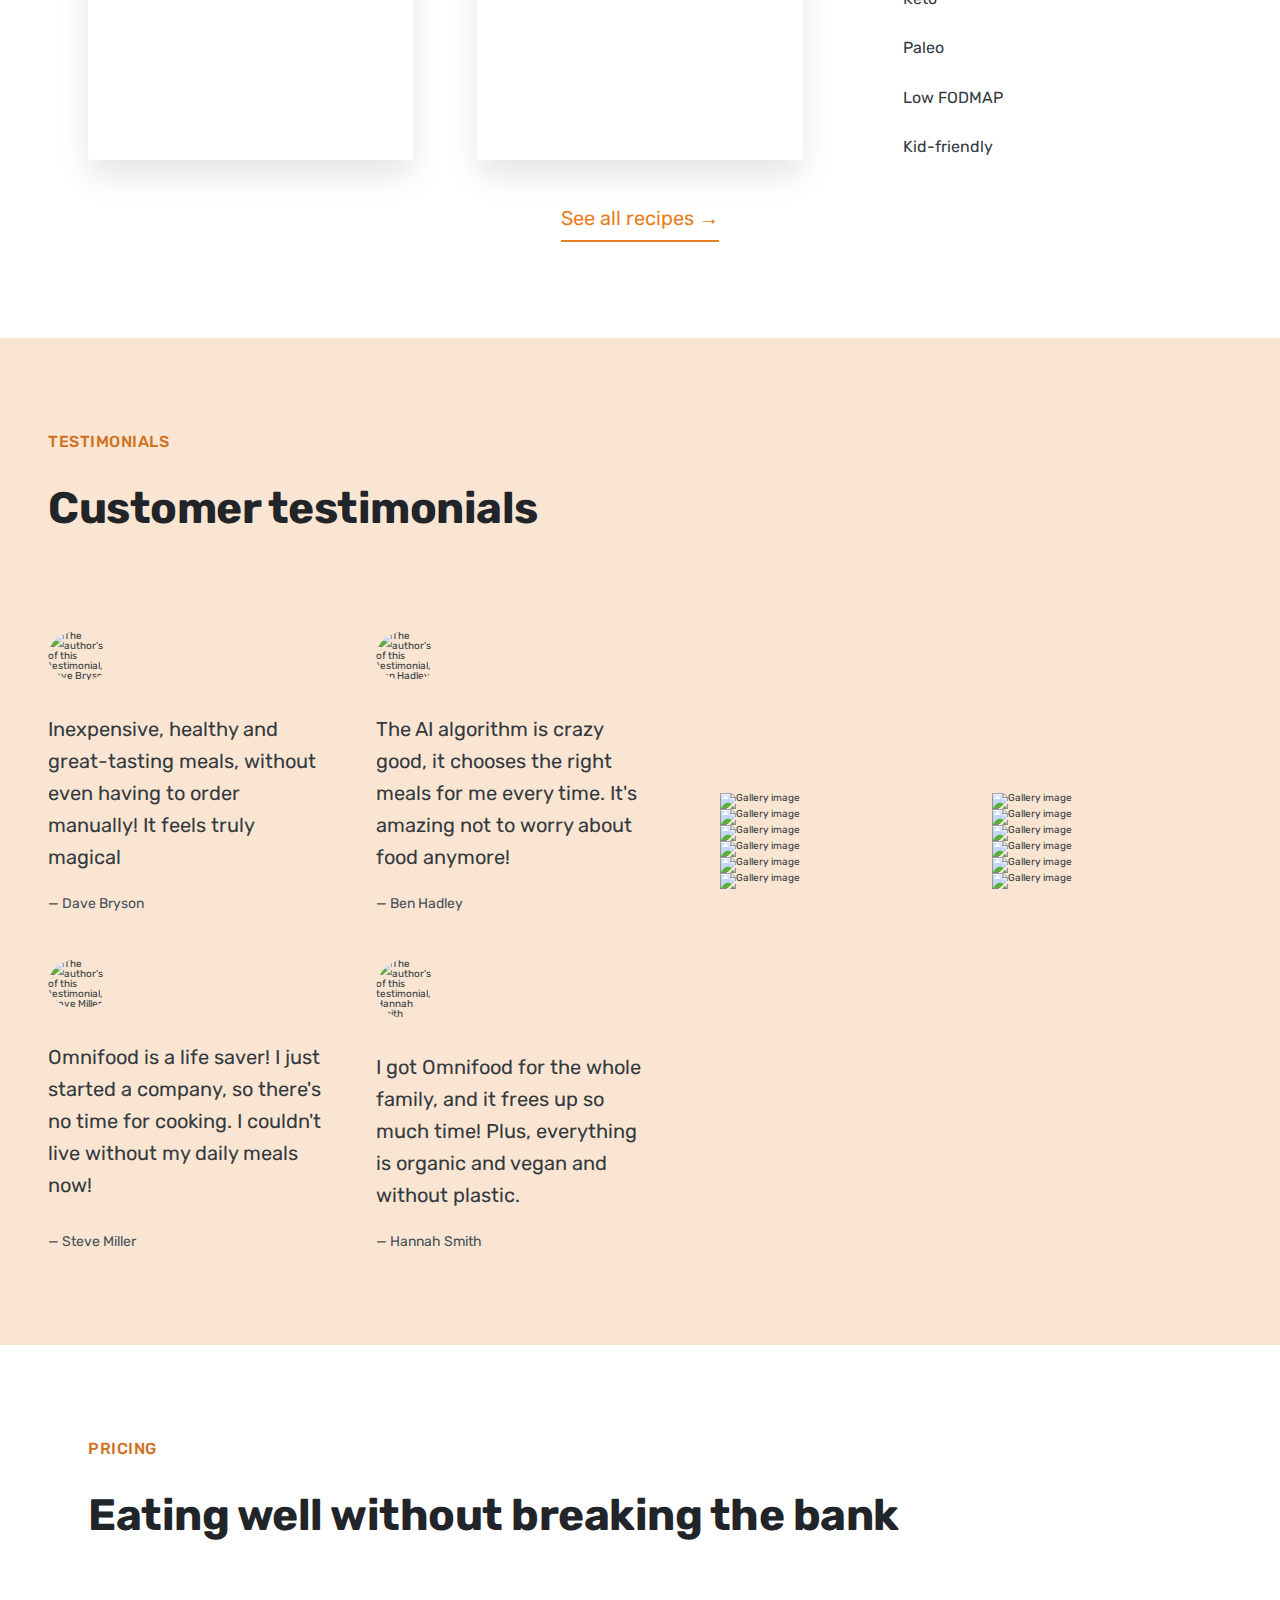
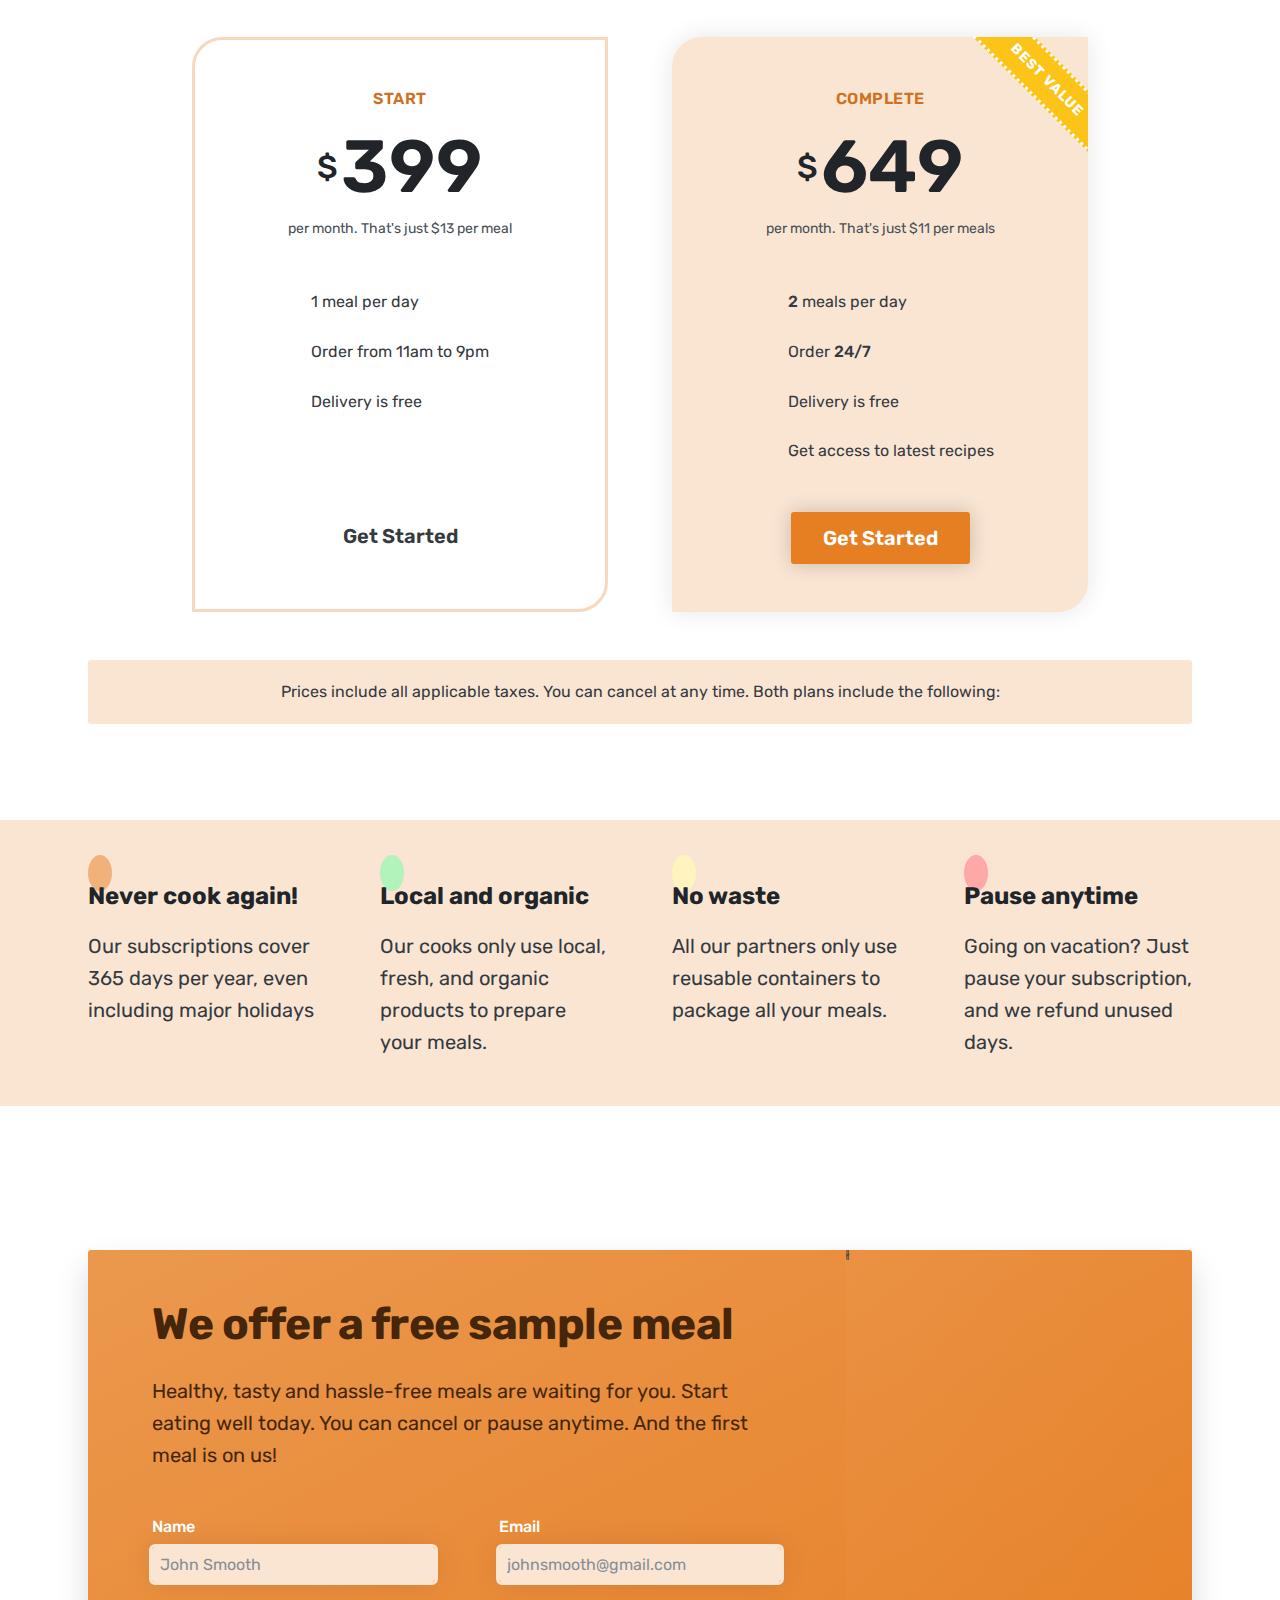
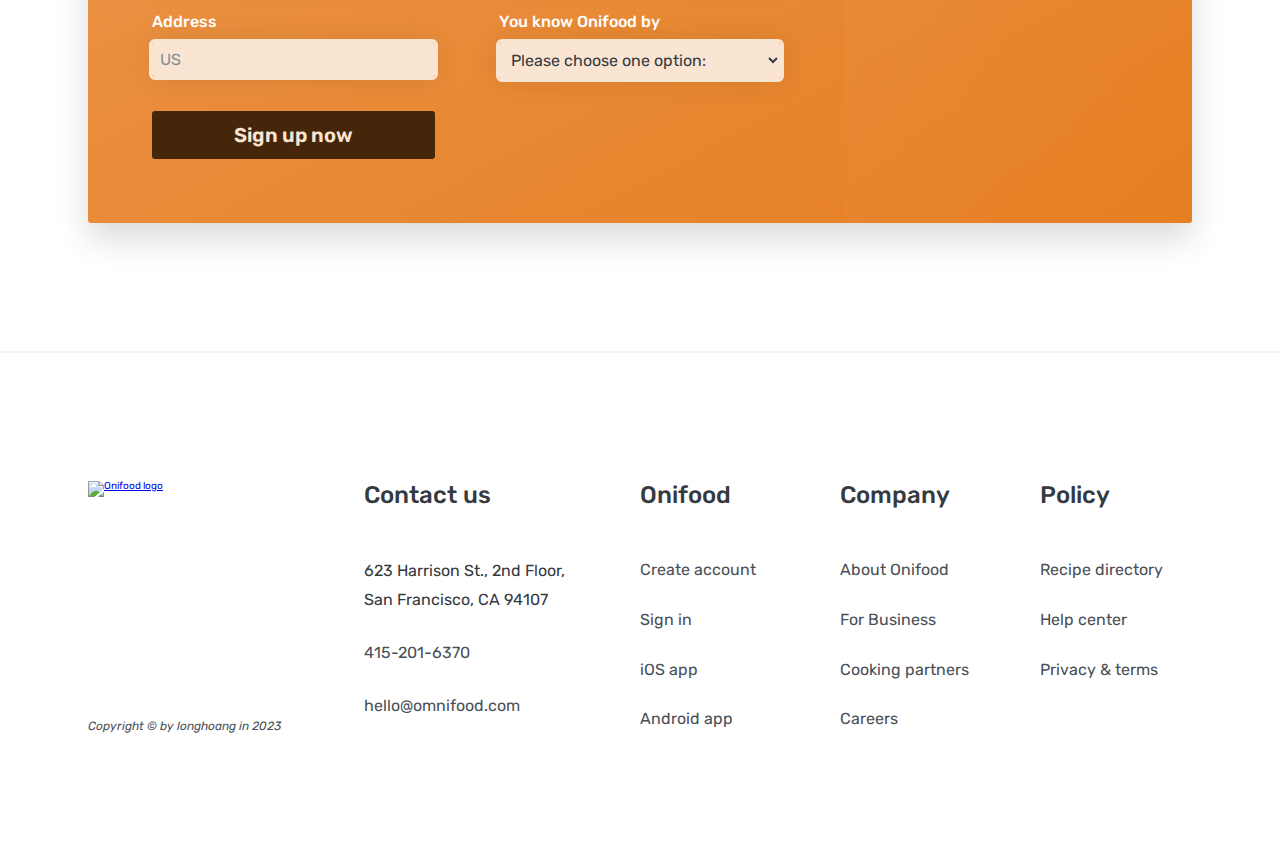
==== commit 7340d53a: "Responding to phones and finish project" ====
--- a/html-css-projects/08/index.html
+++ b/html-css-projects/08/index.html
@@ -55,6 +55,10 @@
           </li>
         </ul>
       </nav>
+      <button class="mobile-nav-btn">
+        <ion-icon class="mobile-nav-icon" name="menu-outline"></ion-icon>
+        <ion-icon class="mobile-nav-icon" name="close-outline"></ion-icon>
+      </button>
     </header>
     <!-- * So let wrap these content inside <main> element: is HTML5 element which means basically that it contains the main content or main area of certain webpage so of a certain web document
       * now what it does not include is content that is repeated across multiple pages like <header>, <footer>, sidebar, <aside> related info...
@@ -804,6 +808,7 @@
               role="img"
               aria-label="Woman is enjoy when she's having meal"
             >
+              &nspar;
               <!-- ! so we don't add the image here instead we will use background image cuz it's easy for us do some things creative like add some color over on background-img -->
               <!-- <img
               class="cta-img"
@@ -905,6 +910,23 @@
       </div>
     </footer>
 
+    <script>
+      const closeBtn = document.querySelector(
+        '.mobile-nav-icon[name="close-outline"]'
+      );
+      const menuBtn = document.querySelector(
+        '.mobile-nav-icon[name="menu-outline"]'
+      );
+      const header = document.querySelector(".header");
+
+      menuBtn.addEventListener("click", function (e) {
+        header.classList.add("nav-open");
+      });
+
+      closeBtn.addEventListener("click", function (e) {
+        header.classList.remove("nav-open");
+      });
+    </script>
     <!-- *ICON PACKAGE: ION ICONS PACKAGE -->
     <script
       type="module"
--- a/html-css-projects/08/css/general.css
+++ b/html-css-projects/08/css/general.css
@@ -55,17 +55,20 @@
 html {
   /* * Format rem unit: 62.5% = 10px/16px (16px is default and we want 1 rem = 10px to easy to calc) */
   font-size: 62.5%;
+
+  /** we also need to set this <html> to overflow-x: hidden * */
+  overflow-x: hidden;
 }
 
 body {
   line-height: 1;
   font-weight: 400;
-  /* * now we need to choose the typeface: inter is perfect for startup but now we also want mix with calm personality so we need the quite round typeface
-  * so in this case we do not choose inter 
-  ! with the typeface we need experiment many time till end project we also test typeface tp watch the change of layout and choose the best fit typeface*/
   /* font-family: "Inter", sans-serif; */
   font-family: "Rubik", sans-serif;
   color: #343a40;
+
+  /* ! in case we have absolute position in our code it's only word if the body is relative parent or the body is container of relative parent  */
+  overflow-x: hidden;
 }
 /* !We should divide the structure of our files: GENERAL COMPONENT, HEADER, SECTIONS, FOOTER.... */
 /* >>>>>>>>>>>>>>>>>>>>>>>>>>>>>>>>>>>>>>>>>>>>>>>>>>> 
@@ -302,7 +305,7 @@
       ! with experience we will know when we should use helper classes and usually it related to margin which we want reuse in multiple places but we do not want to add to specific elements because then when we want to reuse them somewhere else it might create some conflict
       * and of course we don't use link and visited pseudo element here cuz we want use this to all element not only buttons*/
 
-  margin-right: 2.4rem !important;
+  margin-right: 2.4rem;
 }
 
 .margin-bottom-sm {
--- a/html-css-projects/08/css/style.css
+++ b/html-css-projects/08/css/style.css
@@ -78,6 +78,27 @@
 .main-nav-link.nav-cta:hover,
 .main-nav-link.nav-cta:active {
   background-color: #cf711f;
+}
+
+/* *MOBILE NAV BUTTON */
+.mobile-nav-btn {
+  display: none;
+  background: none;
+  border: 0;
+  cursor: pointer;
+  padding: 0.6rem 1.2rem;
+  border-radius: 0.3rem;
+}
+
+.mobile-nav-icon {
+  width: 4.8rem;
+  height: 4.8rem;
+  color: #212529;
+}
+
+/* * now to select one icon in these icons here we can use special selector [property="value"]*/
+.mobile-nav-icon[name="close-outline"] {
+  display: none;
 }
 
 /* >>>>>>>>>>>>>>>>>>>>>>>>>>>>>>>>>>>>>>>>>>>>>>>>>>> 
--- a/html-css-projects/08/css/queries.css
+++ b/html-css-projects/08/css/queries.css
@@ -98,7 +98,9 @@
     /* * let change the font-size to 8px: 8/16px = 50% */
     font-size: 50%;
   }
-
+  .grid {
+    column-gap: 3.2rem;
+  }
   .hero {
     /* * the layout here is easy to change, and that's power of CSS Grid and it make easier to design layout responsive */
     grid-template-columns: 1fr;
@@ -167,4 +169,248 @@
   .cta-form {
     grid-template-columns: 1fr;
   }
+  .main-nav {
+    /* display: none; */
+  }
+  .mobile-nav-btn {
+    display: flex;
+    align-items: center;
+  }
+  .mobile-nav-icon {
+  }
+
+  .header {
+    position: relative;
+  }
+
+  /* * When we open the menu we can display the popup contain nav links so how we can do that?
+  * well we will use absolute position to take this nav out of flow and style it with good style popup 
+  * then hide it and when we click we display it */
+  .main-nav {
+    display: flex;
+    justify-content: center;
+    align-items: center;
+    /* * now we want this element here is absolute based on viewport so therefore we don't need the relative parent container */
+    position: absolute;
+    right: 0;
+    top: 0;
+    border-radius: 0.3rem;
+    /* * so we want it has width 100% and height 100vh to fulfill the current tab */
+    width: 100%;
+    height: 100vh;
+    background-color: rgba(255, 255, 255, 0.96);
+
+    /* * now we do not display it right, we only display it when we click to this menu icon
+    ! but we need to notice that when we use display none we can't manipulate with animation like transition property... therefore it's annoying right and it's not create good look  */
+    /* display: none; */
+    /* * therefore we will go to the next solution when we use opacity */
+    opacity: 0;
+    /* ! but it's not exactly hide, so we need some more manipulate to do that 
+    ? we will do couple steps like bellow here:*/
+    /* *1, Hide it visually */
+    opacity: 0;
+    /* *2 Make it unaccessible to mouse and the keyboard cuz otherwise if we do not this then if we hit the tab key it's also go to the link which is we use opacity to hide because that element is still on the page, opacity only do it in visible not remove it out flow and to prevent this issue we will use*/
+    pointer-events: none;
+    /* *3 hide it from screen reader, so basically telling screen reader that this element is really hidden so to do that we will use: */
+    visibility: hidden;
+    /*! and it's correct way to hidden element without using display: none  */
+
+    /** we will add the nice effect that's when we click to menu icon the popup will move from the right side to the center page and it's really cool effect  */
+    transform: translateX(50%);
+
+    /* * Remember in transition property we can have three values, and the three value is type of transition
+    * by default it's linear transition and of course we can change that
+    * like: transition ease, ease-out, step-end... 
+    * ease-out: the beginning time is faster the end time(start faster and move slow in the end)
+    *ease-in: the beginning time is slower the end time(start slow and move faster in the end)
+    *ease-in-out: start fast and slow in middle and start fast in the end*/
+    transition: all 0.5s ease-in;
+  }
+
+  .main-nav-list {
+    flex-direction: column;
+    gap: 4.8rem;
+    align-items: center;
+  }
+
+  .main-nav-link:link,
+  .main-nav-link:visited {
+    font-size: 2.4rem;
+  }
+  /*
+  ! We should add css code when we manipulate with this screen(breakpoint) in here not in style.css cuz it belongs this breakpoint right
+  *HANDLER WHEN CLICK MENU NAV ICON */
+  .nav-open .main-nav {
+    opacity: 1;
+    pointer-events: auto;
+    visibility: visible;
+    transform: translateX(0%);
+  }
+
+  .nav-open .mobile-nav-icon[name="close-outline"] {
+    display: block;
+  }
+
+  .nav-open .mobile-nav-icon[name="menu-outline"] {
+    display: none;
+  }
+  /* .logos-col .logo {
+    height: 2.2rem;
+  } */
+
+  .grid--footer {
+    grid-template-columns: 1.1fr 1.3fr 1.2fr;
+    justify-content: end;
+    column-gap: 8rem;
+  }
+
+  .logos-col {
+    grid-row: 1/-3;
+  }
+  .pricing-plan--complete::before {
+    top: 4.5%;
+    right: -14%;
+    padding: 1.2rem 4.8rem;
+  }
 }
+
+/* * Media for tablet small breakpoint 
+* 45em = 720px
+*BELLOW 45em: 720px*/
+
+@media (max-width: 45em) {
+  .section-meals .grid {
+    grid-template-columns: repeat(2, 1fr);
+    text-align: center;
+  }
+  .diets-box {
+    grid-column: 1/-1;
+    justify-self: stretch;
+  }
+
+  .diets-box .list {
+    display: grid;
+    justify-content: center;
+    grid-template-columns: repeat(3, 1fr);
+    padding: 0 2.4rem 0 3.6rem;
+    width: 85%;
+    margin: 0 auto;
+  }
+
+  .grid--4-cols {
+    grid-template-columns: repeat(2, 1fr);
+  }
+  .pricing-plan {
+    width: 100%;
+  }
+  .plan-details {
+    padding: 0 6.4rem;
+  }
+  .featured-logo {
+    height: 2.2rem;
+  }
+}
+
+/* * MEDIA QUERIES FOR PHONES
+* BELLOW 35em: 560px */
+@media (max-width: 35em) {
+  .grid {
+    row-gap: 4.8rem;
+  }
+  .grid--2-cols,
+  .grid--3-cols,
+  .grid--4-cols {
+    grid-template-columns: 1fr;
+  }
+
+  .container {
+    padding: 0 2.4rem;
+  }
+  /* .heading-primary {
+    font-size: 4.4rem;
+  } */
+  .header {
+    padding: 0 1.2rem;
+  }
+  .hero {
+    padding: 0 2.4rem;
+  }
+
+  .section-hero {
+    padding: 3.2rem 0 6.4rem 0;
+  }
+  .btn:link,
+  .btn:visited {
+    padding: 2.4rem 1.2rem;
+  }
+  .hero-img-box {
+    width: 80%;
+  }
+  .featured-logo {
+    height: 1.2rem;
+  }
+  .hero-text-box .margin-right-sm {
+    margin-right: 1.2rem;
+  }
+  .section-meals .grid {
+    grid-template-columns: 1fr;
+  }
+  .diets-box {
+    justify-self: center;
+  }
+  .diets-box .list {
+    grid-template-columns: 1fr;
+  }
+  .step-number {
+    /* text-align: center; */
+  }
+  .step-img-box:nth-child(2) {
+    grid-row: 1;
+  }
+  .step-img-box:nth-child(6) {
+    grid-row: 5;
+  }
+  .step-img-box {
+    transform: translateY(4%);
+    /* ! Transform: translate is simply the easiest way of moving elements around without effecting the rest of the element around it */
+  }
+
+  .gallery.grid.grid--3-cols {
+    grid-template-columns: repeat(3, 1fr);
+  }
+  .pricing-plan--complete::before {
+    top: 5.5%;
+    right: -11.5%;
+    padding: 1.2rem 6.4rem;
+  }
+
+  .cta {
+    grid-template-columns: 1fr;
+  }
+  .cta-text-box {
+    padding: 0 2.4rem 4.8rem;
+  }
+  .cta-img-box {
+    height: 40rem;
+    grid-row: 1;
+  }
+
+  .grid--footer {
+    grid-template-columns: repeat(6, 1fr);
+    column-gap: 2.4rem;
+  }
+  .address-col {
+    grid-row: 2;
+    grid-column: span 3;
+  }
+
+  .logos-col {
+    grid-column: span 3;
+    grid-row: 2;
+  }
+
+  .nav-col {
+    grid-row: 1;
+    grid-column: span 2;
+  }
+}
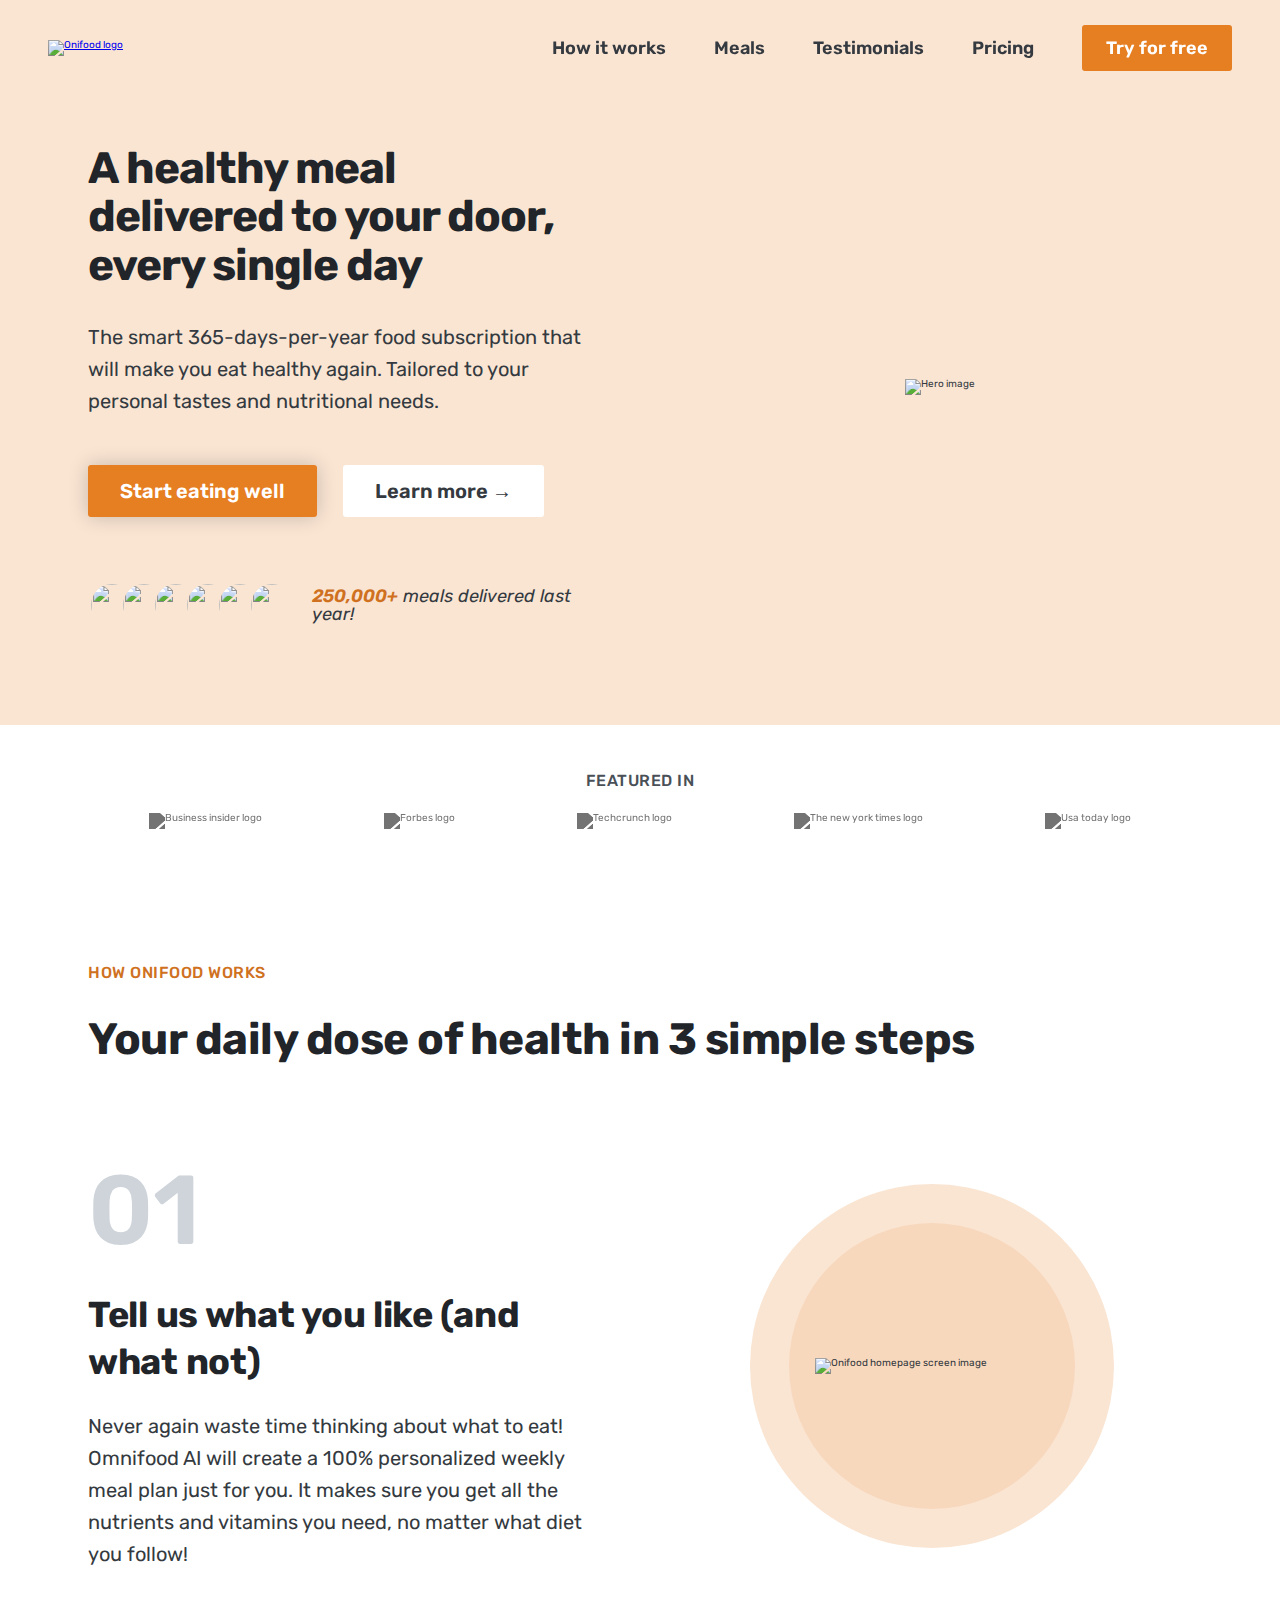
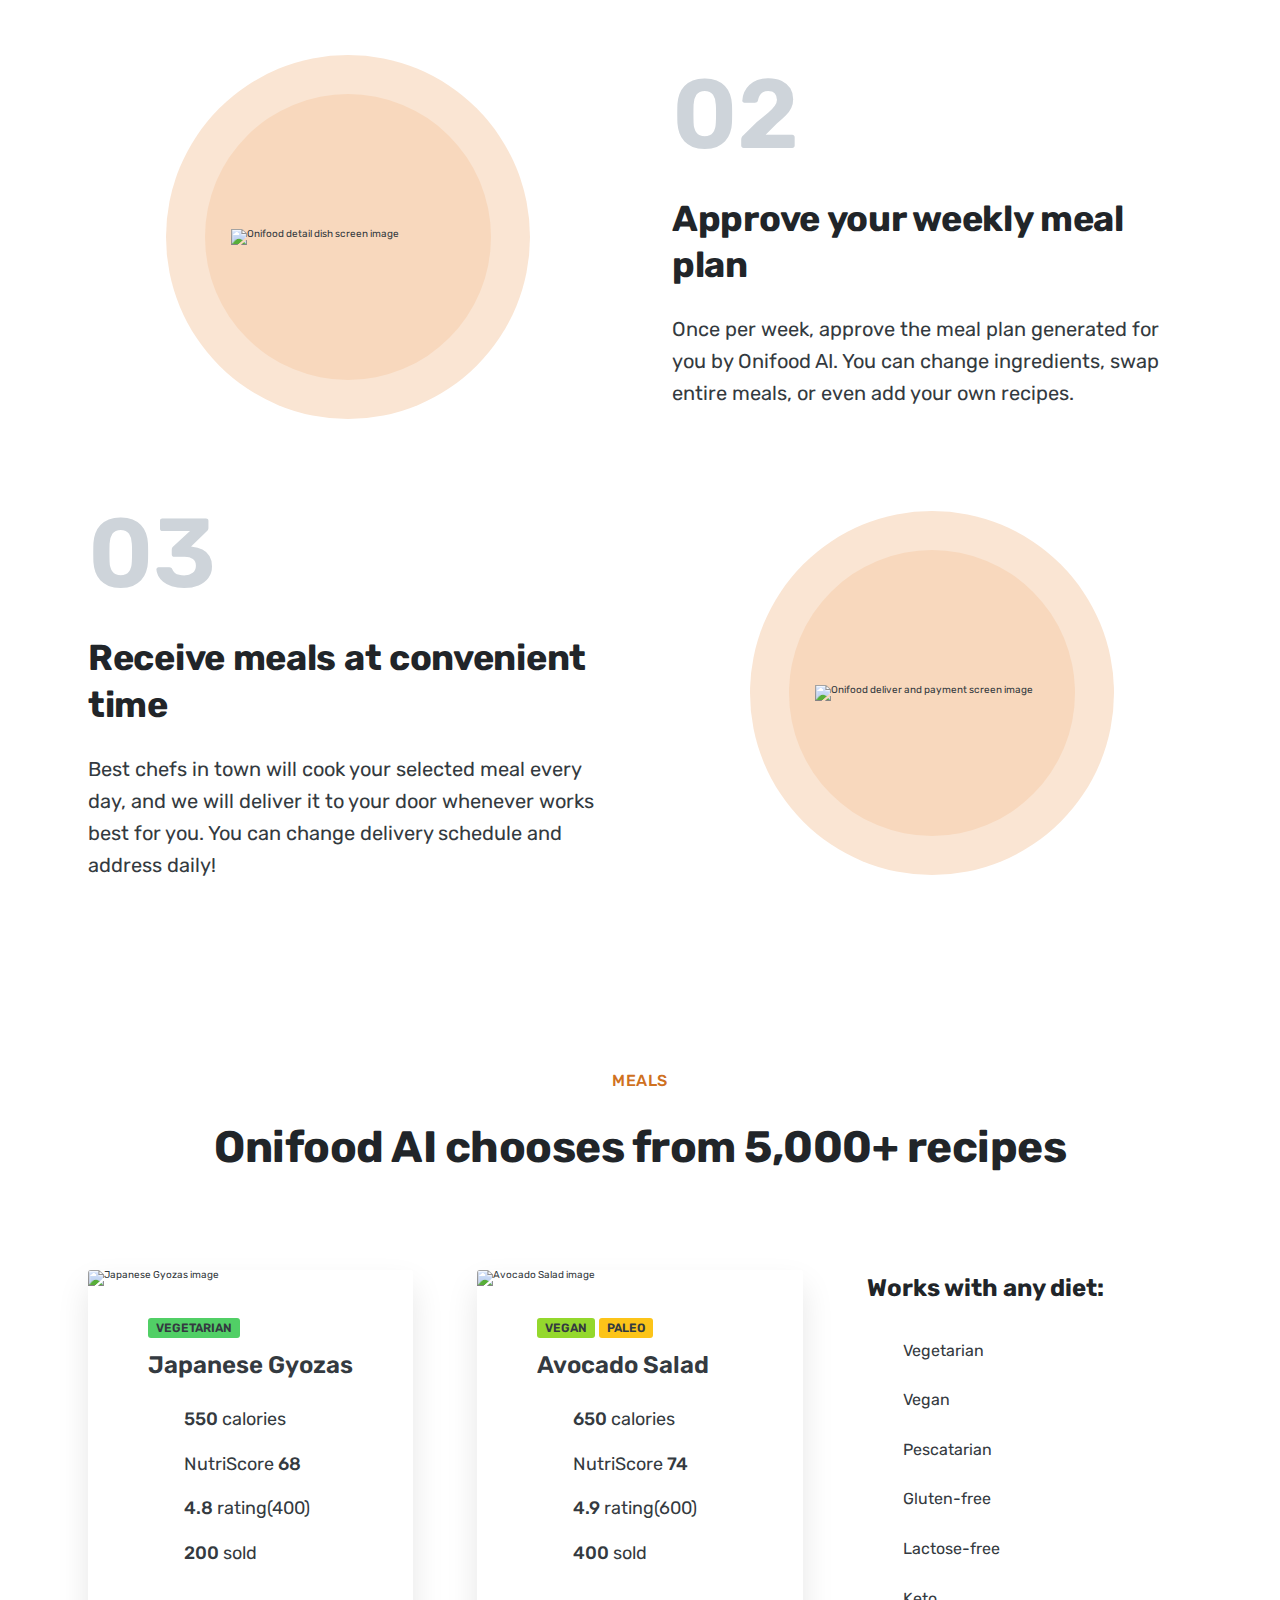
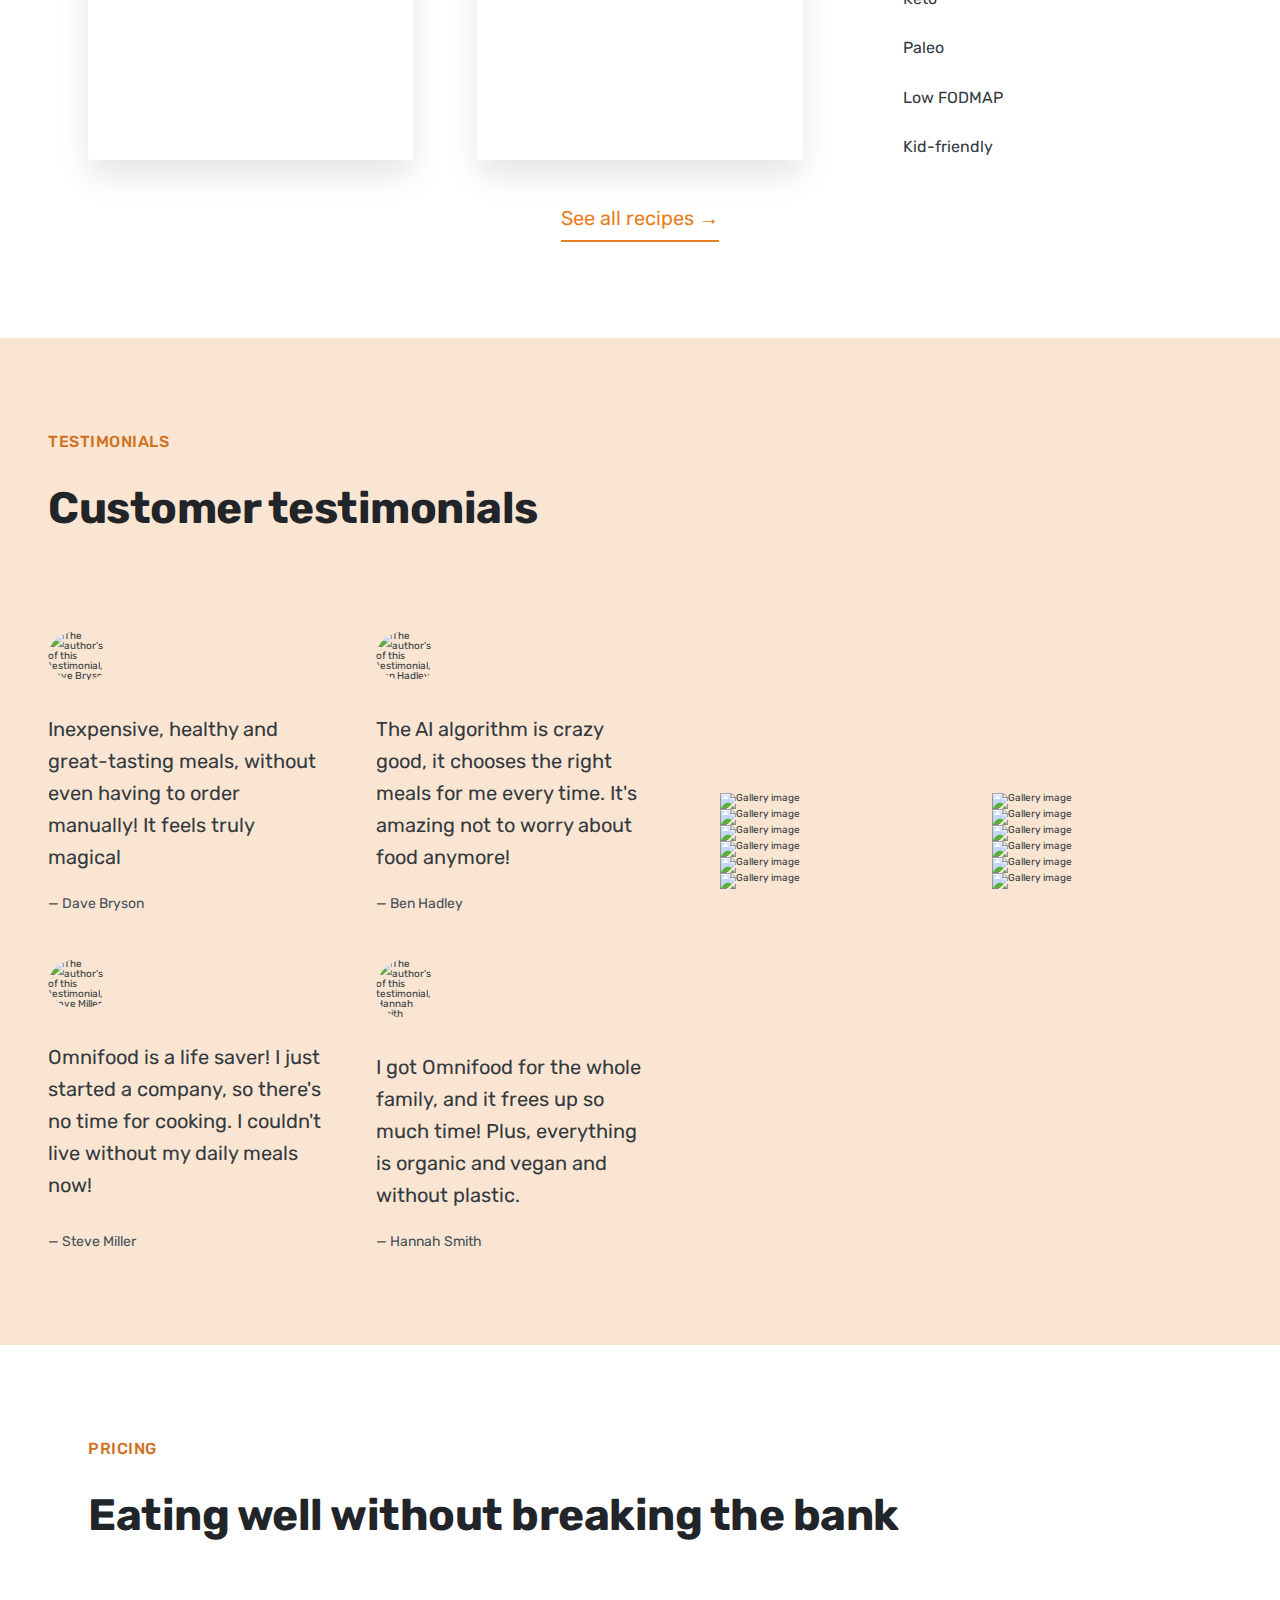
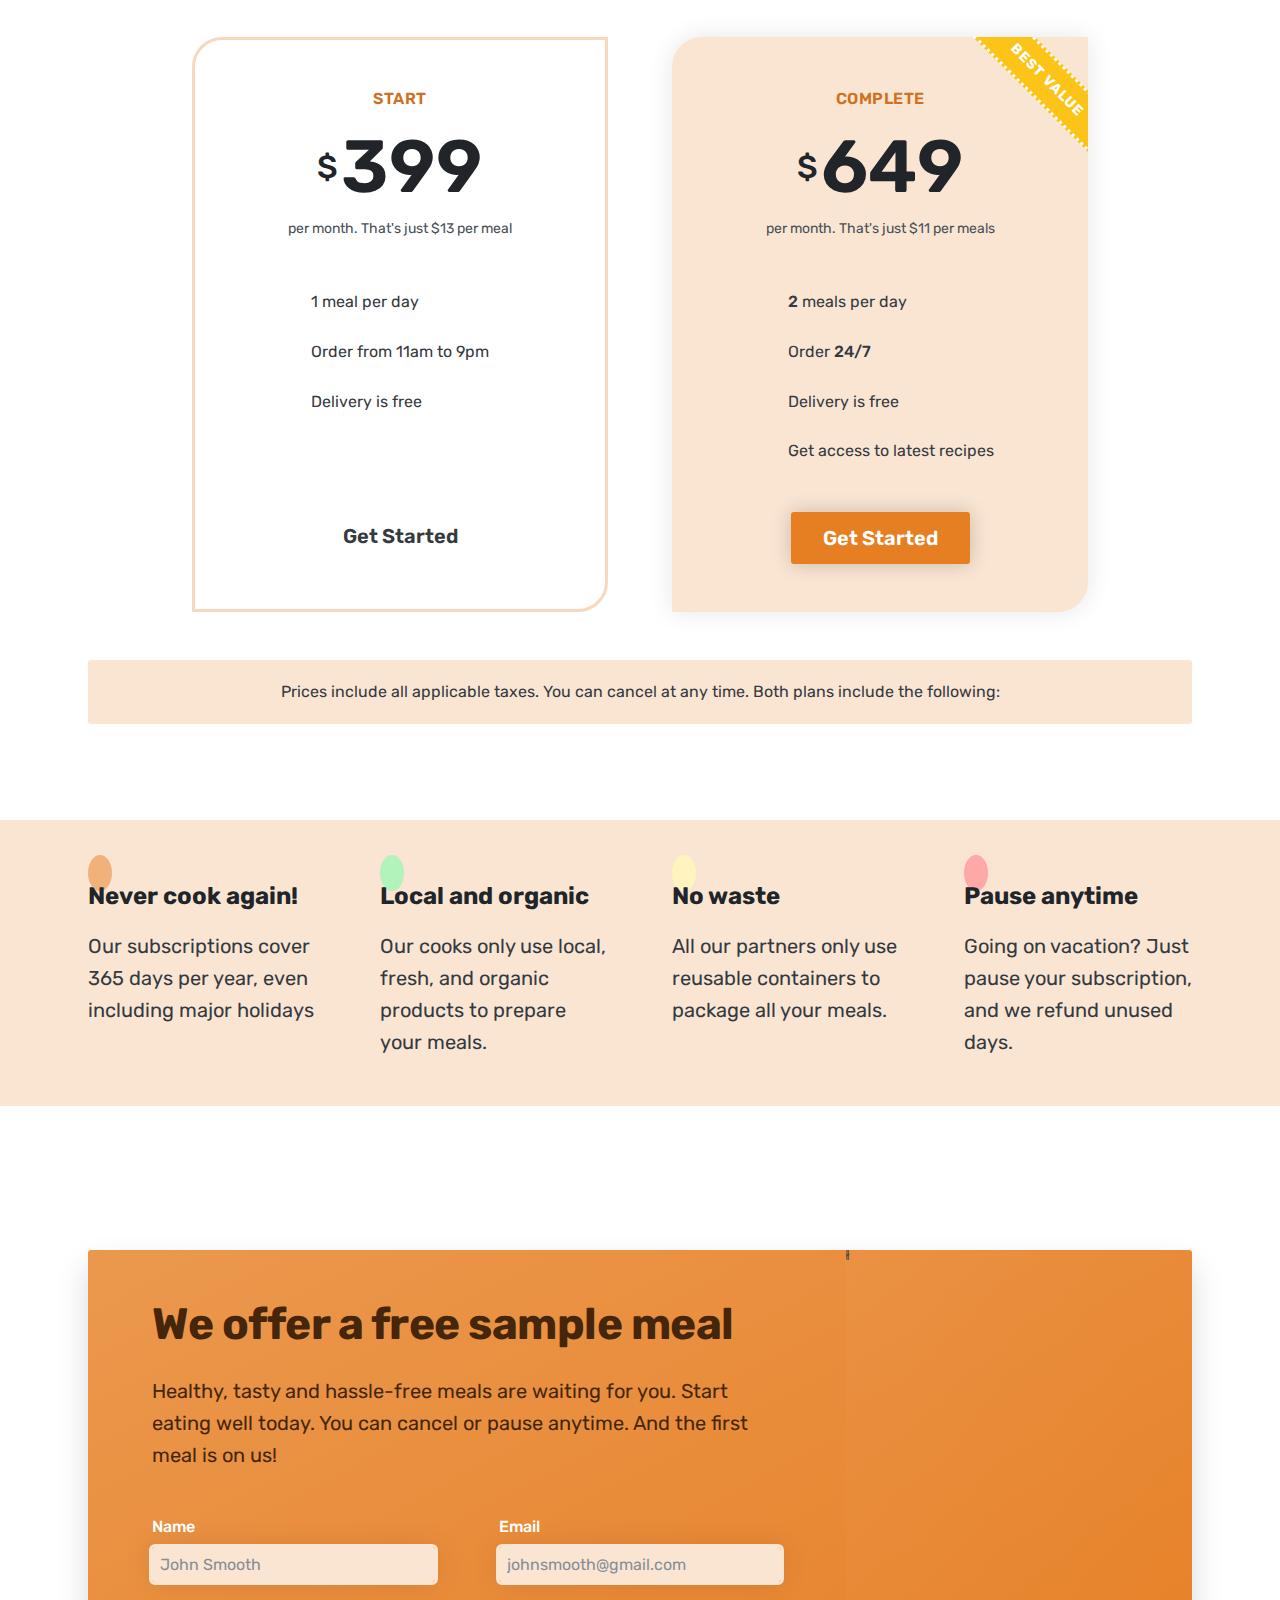
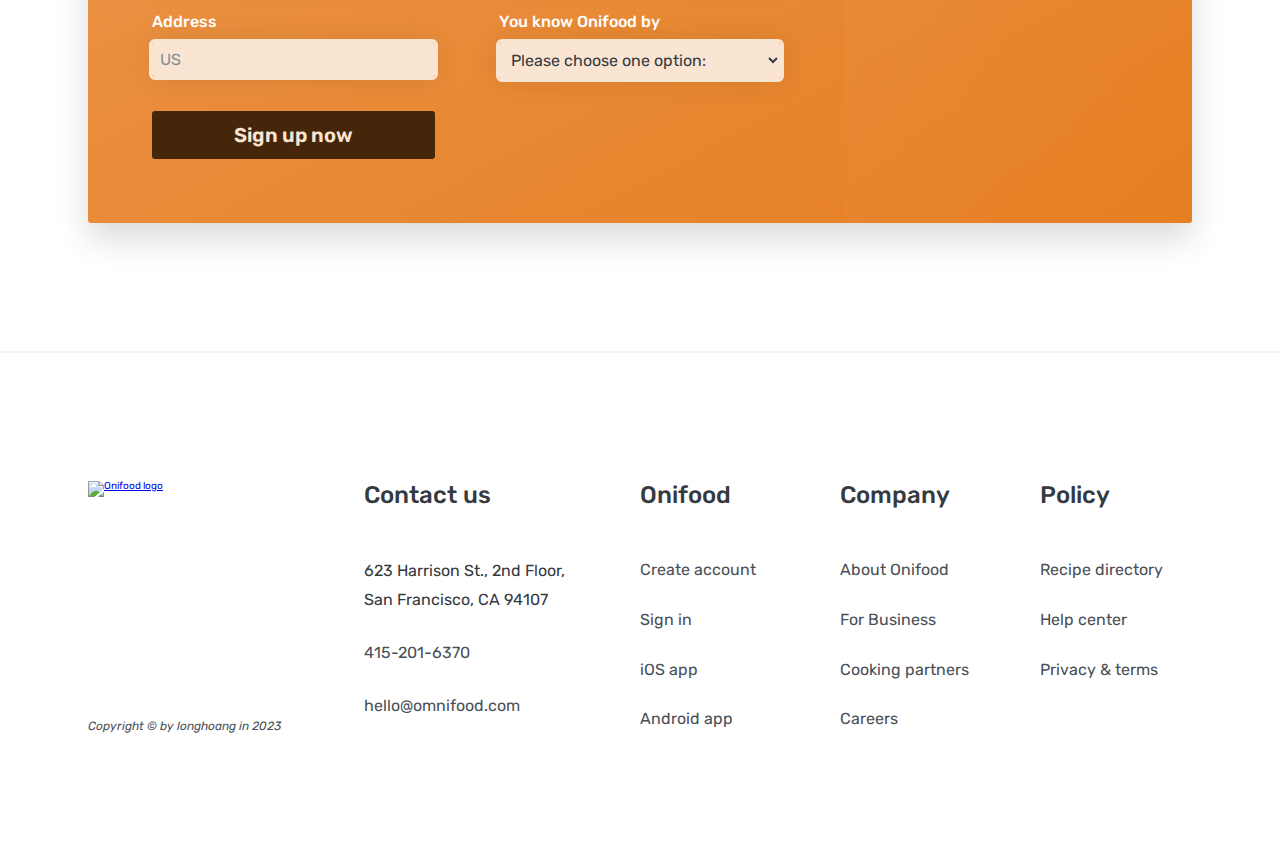
==== commit 01b2a96e: "Add JS and config project to upload on Netlify" ====
--- a/html-css-projects/08/index.html
+++ b/html-css-projects/08/index.html
@@ -9,6 +9,24 @@
     * we simply want to make our entire layout so our entire design smaller so less wide and so therefore we need this line of code here  which will make it so that the page will actually match the screen width so the width will be equal to the  device width and the scale initially should be 100% so 1
     * so it's mean the page will do not zoom out of the page to fit it on the screenS-->
     <meta name="viewport" content="width=device-width, initial-scale=1.0" />
+    <!-- * We will add meta description 
+    * so meta is metadata which essentially to describe other data
+    * and so this is official way to adding metadata to HTML -->
+    <meta
+      name="description"
+      content="Onifood is an AI-powered food subscription that will make you eat healthy again, 365 days per year. It depends on your tastes and your healthy."
+    />
+    <!-- * this metadata description will appear in search engine when user search something text like this metadata content -->
+
+    <!-- * to use favicon we also use link element to do it -->
+    <link rel="icon" href="content/img/favicon-small.png" />
+    <!-- * with icon we need to format the icon for mobile like android and IOS when users want a shortcut website on their home screen it'll will need the icon represent for this web
+    ! if we don't have that it'll get default icon on phone and it's not good right 
+    * 1: for IOS-->
+    <link rel="apple-touch-icon" href="content/img/favicon-180-ios.png" />
+    <!-- *2: for android -->
+    <link rel="manifest" href="manifest.webmanifest" />
+
     <link rel="preconnect" href="https://fonts.googleapis.com" />
     <link rel="preconnect" href="https://fonts.gstatic.com" crossorigin />
     <link
@@ -20,7 +38,10 @@
     <!-- * When we includes the media queries css file we need put it in the last one of css files
     * so we only build when have all CSS of website right so therefore we must to put it in the last one  -->
     <link rel="stylesheet" href="css/queries.css" />
-    <title>Hero Section</title>
+    <!-- * We also add the meaning title like here  -->
+    <title>Onifood &ndash; Never cook again</title>
+
+    <script src="js/script.js" defer></script>
   </head>
   <body>
     <!-- *Header 
@@ -43,15 +64,18 @@
         <!-- * Usually we add a bunch of anchor element inside <nav> element but it's not best semantic way because navigation should be a list of links grouped together
           * what we do here is create unordered list and inside that list we will add all the links: main-nav-list and it's many developers used -->
         <ul class="main-nav-list">
-          <li><a class="main-nav-link" href="#">How it works</a></li>
-          <li><a class="main-nav-link" href="#">Meals</a></li>
-          <li><a class="main-nav-link" href="#">Testimonials</a></li>
-          <li><a class="main-nav-link" href="#">Pricing</a></li>
+          <!-- !With the link like #how, #meals it's page anchor cuz it's only move in this page -->
+          <li><a class="main-nav-link" href="#how">How it works</a></li>
+          <li><a class="main-nav-link" href="#meals">Meals</a></li>
+          <li>
+            <a class="main-nav-link" href="#testimonials">Testimonials</a>
+          </li>
+          <li><a class="main-nav-link" href="#pricing">Pricing</a></li>
           <!-- ! usually in navigation like this we usually have  a call to action as the very last item in the navigation
           * something like call to action on hero section start eating well button remember that
           * and two this call to action buttons will lead in the same places -->
           <li>
-            <a class="main-nav-link nav-cta" href="#">Start eating well</a>
+            <a class="main-nav-link nav-cta" href="#cta">Try for free</a>
           </li>
         </ul>
       </nav>
@@ -97,12 +121,12 @@
             <!-- <a href="" class="hero-link"></a> 
         ! we should named this link is btn it's basically a link but also fake button right, class btn because we have some button in website so we can reuse and if the button have special or some thing different we only add the second class(modified class) btn--highlight, btn--full(cuz it's full color, btn--cta(call to action))
       * another button we can create the modified class and called btn-outline-->
-            <a class="btn btn--full margin-right-sm" href="#"
+            <a class="btn btn--full margin-right-sm" href="#cta"
               >Start eating well</a
             >
             <!-- * the second button is basically the secondary button and usually it's related to our info website like about us, read more, learn more... 
           -->
-            <a class="btn btn--outline" href="#">Learn more &rarr;</a>
+            <a class="btn btn--outline" href="#how">Learn more &rarr;</a>
             <div class="delivered-meals">
               <div class="delivered-imgs">
                 <img
@@ -169,7 +193,23 @@
             </div>
           </div>
           <div class="hero-img-box">
-            <img class="hero-img" src="content/img/hero.png" alt="Hero image" />
+            <picture>
+              <source srcset="content/img/hero-resize.webp" type="image/webp" />
+              <source
+                srcset="content/img/hero-resize-min.png"
+                type="image/png"
+              />
+              <!-- * source element mean if the browser support webp it'll get webp image and if not it'll take the hero-resize-min.png which have small size but not high quality image
+              ! and remember that the users use old version browser is not popular so we can do it
+              * of course we need the <img> here to do by default right if we don't have image how can we display
+              * so why we default hero-size-min.png well it is for the browser not support, and if browser support browser will know which the image should display that mean the high quality image will display 
+              * and it's also a way we maintain images on website-->
+              <img
+                class="hero-img"
+                src="content/img/hero-resize-min.png"
+                alt="Hero image"
+              />
+            </picture>
           </div>
         </div>
       </section>
@@ -220,7 +260,7 @@
         </div>
       </section>
 
-      <section class="section-how">
+      <section class="section-how" id="how">
         <div class="step-heading container">
           <!-- !Notice that don't use h3 for heading of new section only use it for new part of section not for section 
             * use h2 for heading of new section-->
@@ -294,7 +334,7 @@
         </div>
       </section>
 
-      <section class="section-meals">
+      <section class="section-meals" id="meals">
         <div class="container margin-bottom-hg center-text">
           <span class="subheading">Meals</span>
           <h2 class="heading-secondary">
@@ -445,7 +485,7 @@
       <!-- ! in this case we shouldn't use reuse grid why? because we need not the same column
       * so there we need to custom this grid for this section -->
       <!-- <section class="section-testimonials grid grid--2-cols grid--gap-0"> -->
-      <section class="section-testimonials">
+      <section class="section-testimonials" id="testimonials">
         <div class="testimonials-container">
           <div class="testimonials-heading">
             <span class="subheading">Testimonials</span>
@@ -599,7 +639,7 @@
         </div>
       </section>
 
-      <section class="section-pricing">
+      <section class="section-pricing" id="pricing">
         <div class="container margin-bottom-hg">
           <span class="subheading">Pricing</span>
           <h2 class="heading-secondary">
@@ -725,7 +765,7 @@
         </div>
       </section>
 
-      <section class="section-cta">
+      <section class="section-cta" id="cta">
         <!-- <div class="container cta-container"> -->
         <div class="container">
           <div class="cta">
@@ -743,12 +783,15 @@
               </div>
               <!-- *The <form> element simply it's block and contain input element
                 * to send data with form we need to define the action property: action="value" value here is the place where we want send data to like link of file -->
-              <form class="cta-form" action="#">
+              <!-- <form class="cta-form" action="#"> 
+                *MAKE FORM WORK ON NETLIFY-->
+              <form class="cta-form" name="sign-up" netlify>
                 <div class="form-item">
                   <!-- * remember when we use the website from somewhere when we click to the label text it'll give us go to fill the input so how can we do that in our code?
                   * we will use for property to link label and input, to link that we need give input ID(not class) and use this id is value of for property -->
                   <label for="name">Name</label>
                   <!-- * required is not have value property we only need to write required and do not something -->
+                  <!-- * To make form work we need give name attribute for input element and it's also standard for form input -->
                   <input
                     id="name"
                     type="text"
@@ -797,7 +840,7 @@
                 </div>
 
                 <!-- ! notice that we don't use type="button" in this case because the button in form is special and if we set type button for it it'll back the normal button and not effect to this form -->
-                <button class="btn btn--form">Sign up now</button>
+                <button type="submit" class="btn btn--form">Sign up now</button>
               </form>
             </div>
             <!-- * so now this element here not clear cuz it doesn't have any content, so we want the reader knows this is image element and write some description for reader can understand so how can we do that
@@ -910,23 +953,6 @@
       </div>
     </footer>
 
-    <script>
-      const closeBtn = document.querySelector(
-        '.mobile-nav-icon[name="close-outline"]'
-      );
-      const menuBtn = document.querySelector(
-        '.mobile-nav-icon[name="menu-outline"]'
-      );
-      const header = document.querySelector(".header");
-
-      menuBtn.addEventListener("click", function (e) {
-        header.classList.add("nav-open");
-      });
-
-      closeBtn.addEventListener("click", function (e) {
-        header.classList.remove("nav-open");
-      });
-    </script>
     <!-- *ICON PACKAGE: ION ICONS PACKAGE -->
     <script
       type="module"
--- a/html-css-projects/08/css/general.css
+++ b/html-css-projects/08/css/general.css
@@ -58,6 +58,11 @@
 
   /** we also need to set this <html> to overflow-x: hidden * */
   overflow-x: hidden;
+
+  /* ! so with chrome and firebox browser we do not need to set JS code do the smooth animation we can do it with only CSS
+  ! notice that this scroll-behavior property need to put in the root element is html element
+  * but because our users customers might come from any browser so we need set up for all browsers therefore we need to use JS to setup this animation*/
+  /* scroll-behavior: smooth; */
 }
 
 body {
@@ -321,6 +326,10 @@
   margin-bottom: 9.6rem !important;
 }
 
+.margin-top-hg {
+  margin-bottom: 9.6rem !important;
+}
+
 /* * so we should custom <strong> element when we use it, cuz by default it looks not good(too bold) 
 *<strong> element which we will use the most time so we also put it in general*/
 strong {
--- a/html-css-projects/08/css/style.css
+++ b/html-css-projects/08/css/style.css
@@ -39,6 +39,7 @@
   **************** NAVIGATION*****************
 <<<<<<<<<<<<<<<<<<<<<<<<<<<<<<<<<<<<<<<<<<<<<<<<<<<<<<*/
 .main-nav {
+  backdrop-filter: blur(10px);
 }
 
 .main-nav-list {
@@ -100,6 +101,26 @@
 .mobile-nav-icon[name="close-outline"] {
   display: none;
 }
+
+/* *STICKY NAVIGATION */
+
+.sticky {
+  position: fixed;
+  top: 0;
+  bottom: 0;
+  width: 100%;
+  background-color: #fff;
+  z-index: 1000;
+  /* * we should have a fixed height */
+  height: 8rem;
+  box-shadow: 0 1.2rem 3.2rem 0 rgba(0, 0, 0, 0.03);
+  /* transition: all 0.5s; */
+}
+
+/* * To handle the problem for when we scroll section hero out viewport it'll create jump because it'll add the navigation sticky
+* we had two way to solve this
+* but the 3 way is: add sticky class to body, then use .sticky .header and add the value like the code above, then add .sticky .section-hero :{margin-top: 8rem} 
+* in js code we only add the class sticky to body and finished*/
 
 /* >>>>>>>>>>>>>>>>>>>>>>>>>>>>>>>>>>>>>>>>>>>>>>>>>>> 
   **************** HERO SECTION*****************
